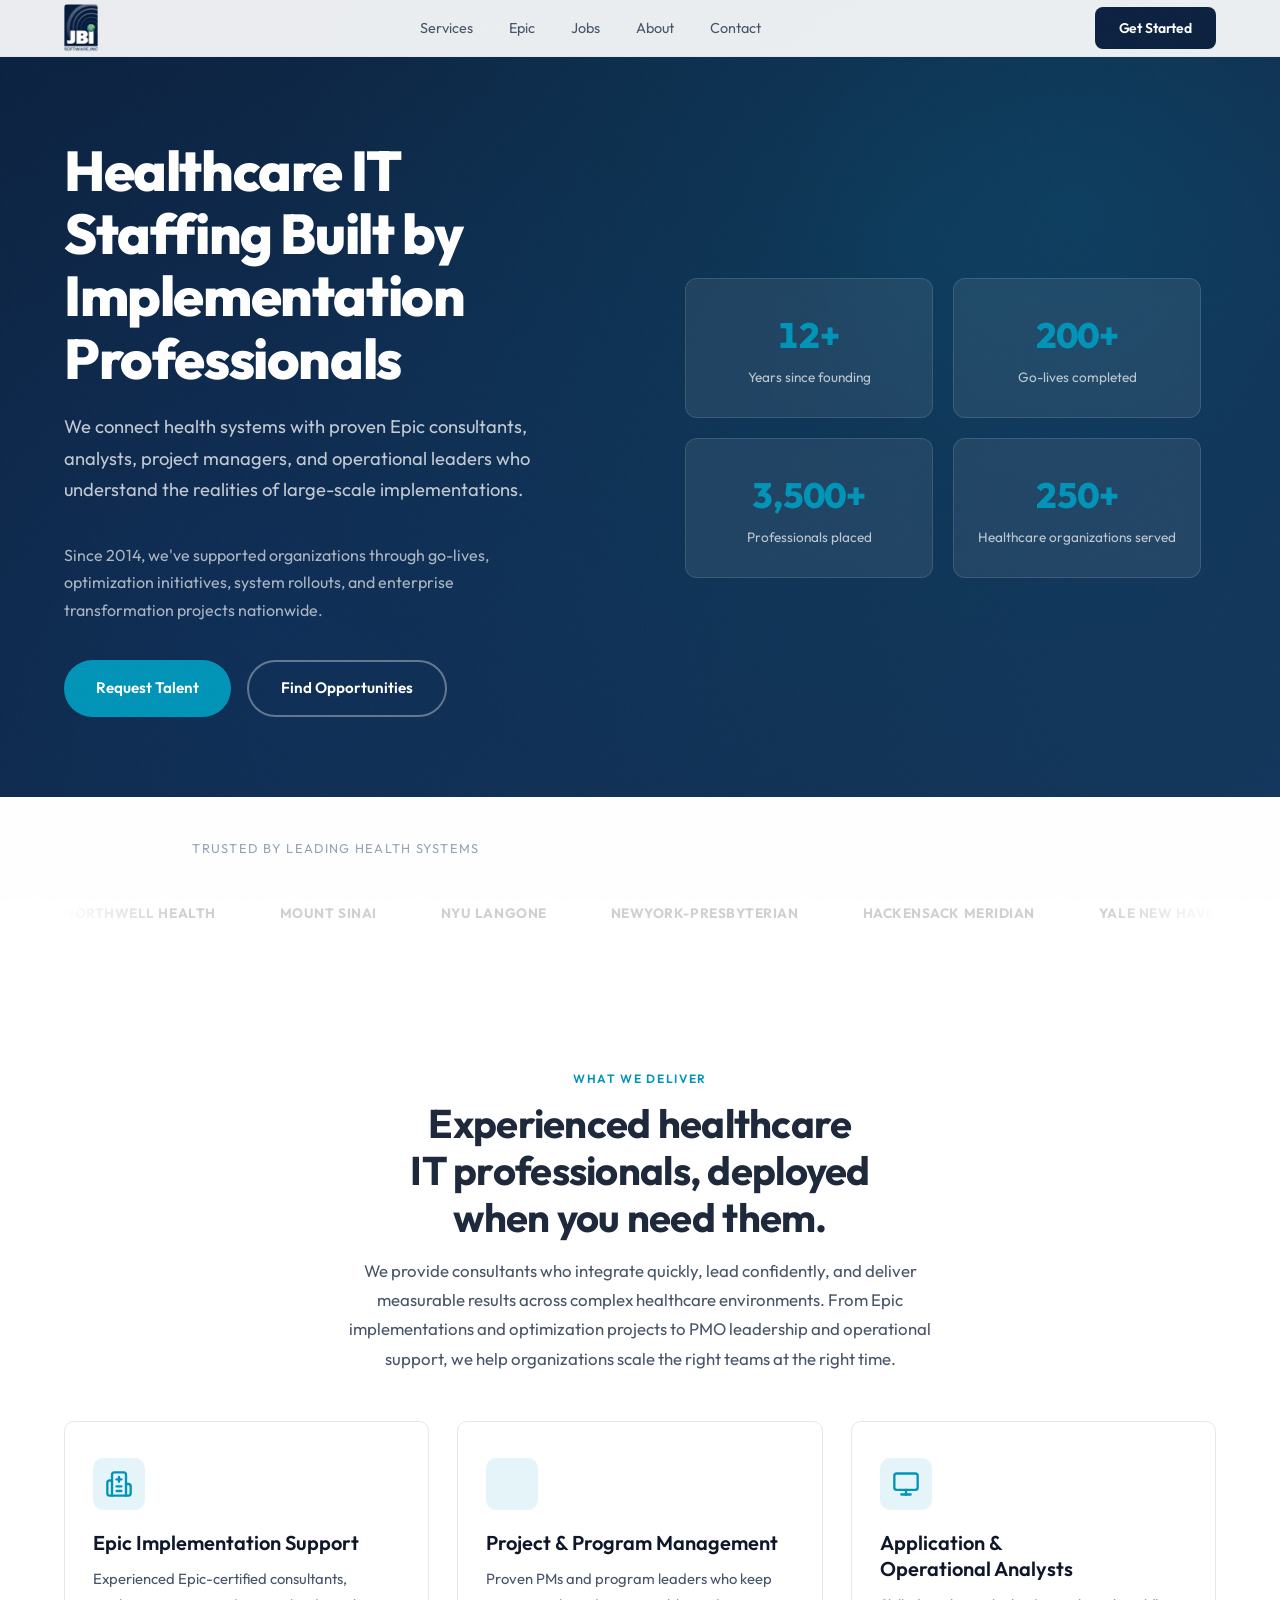
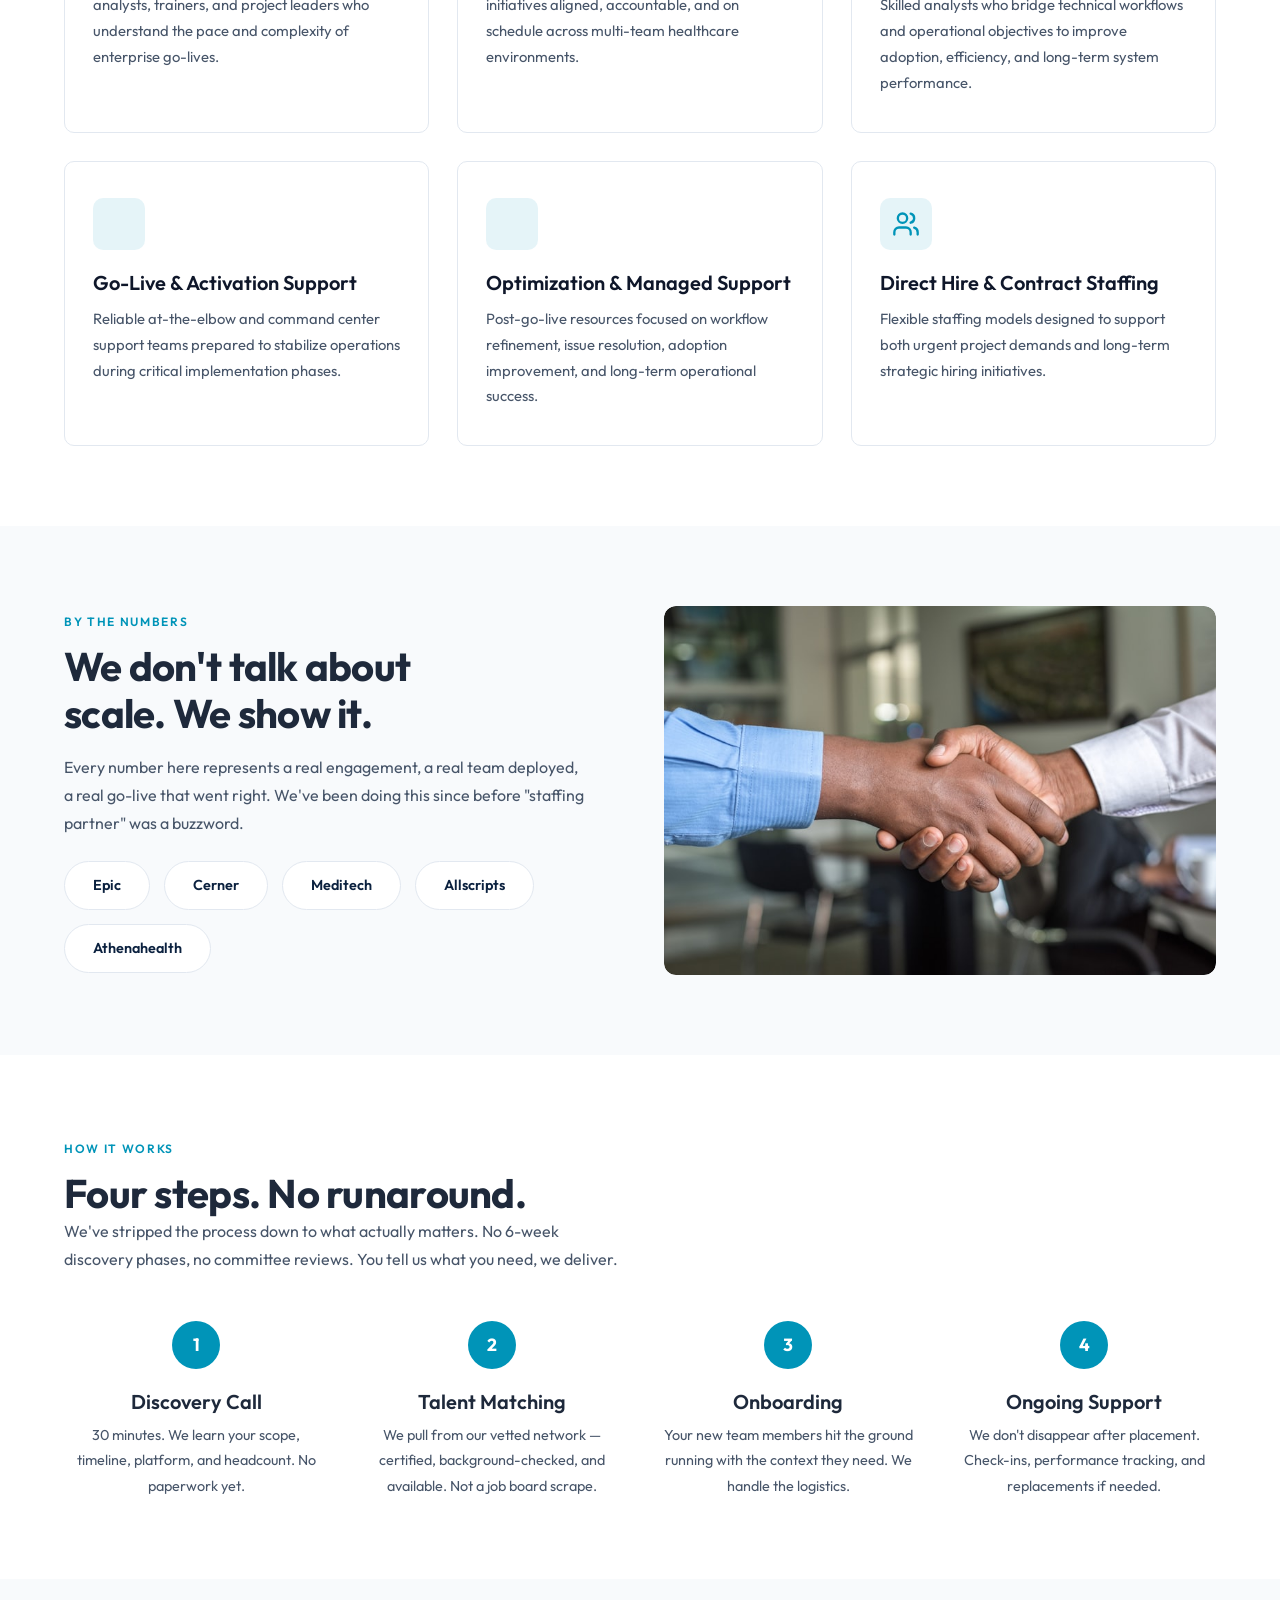
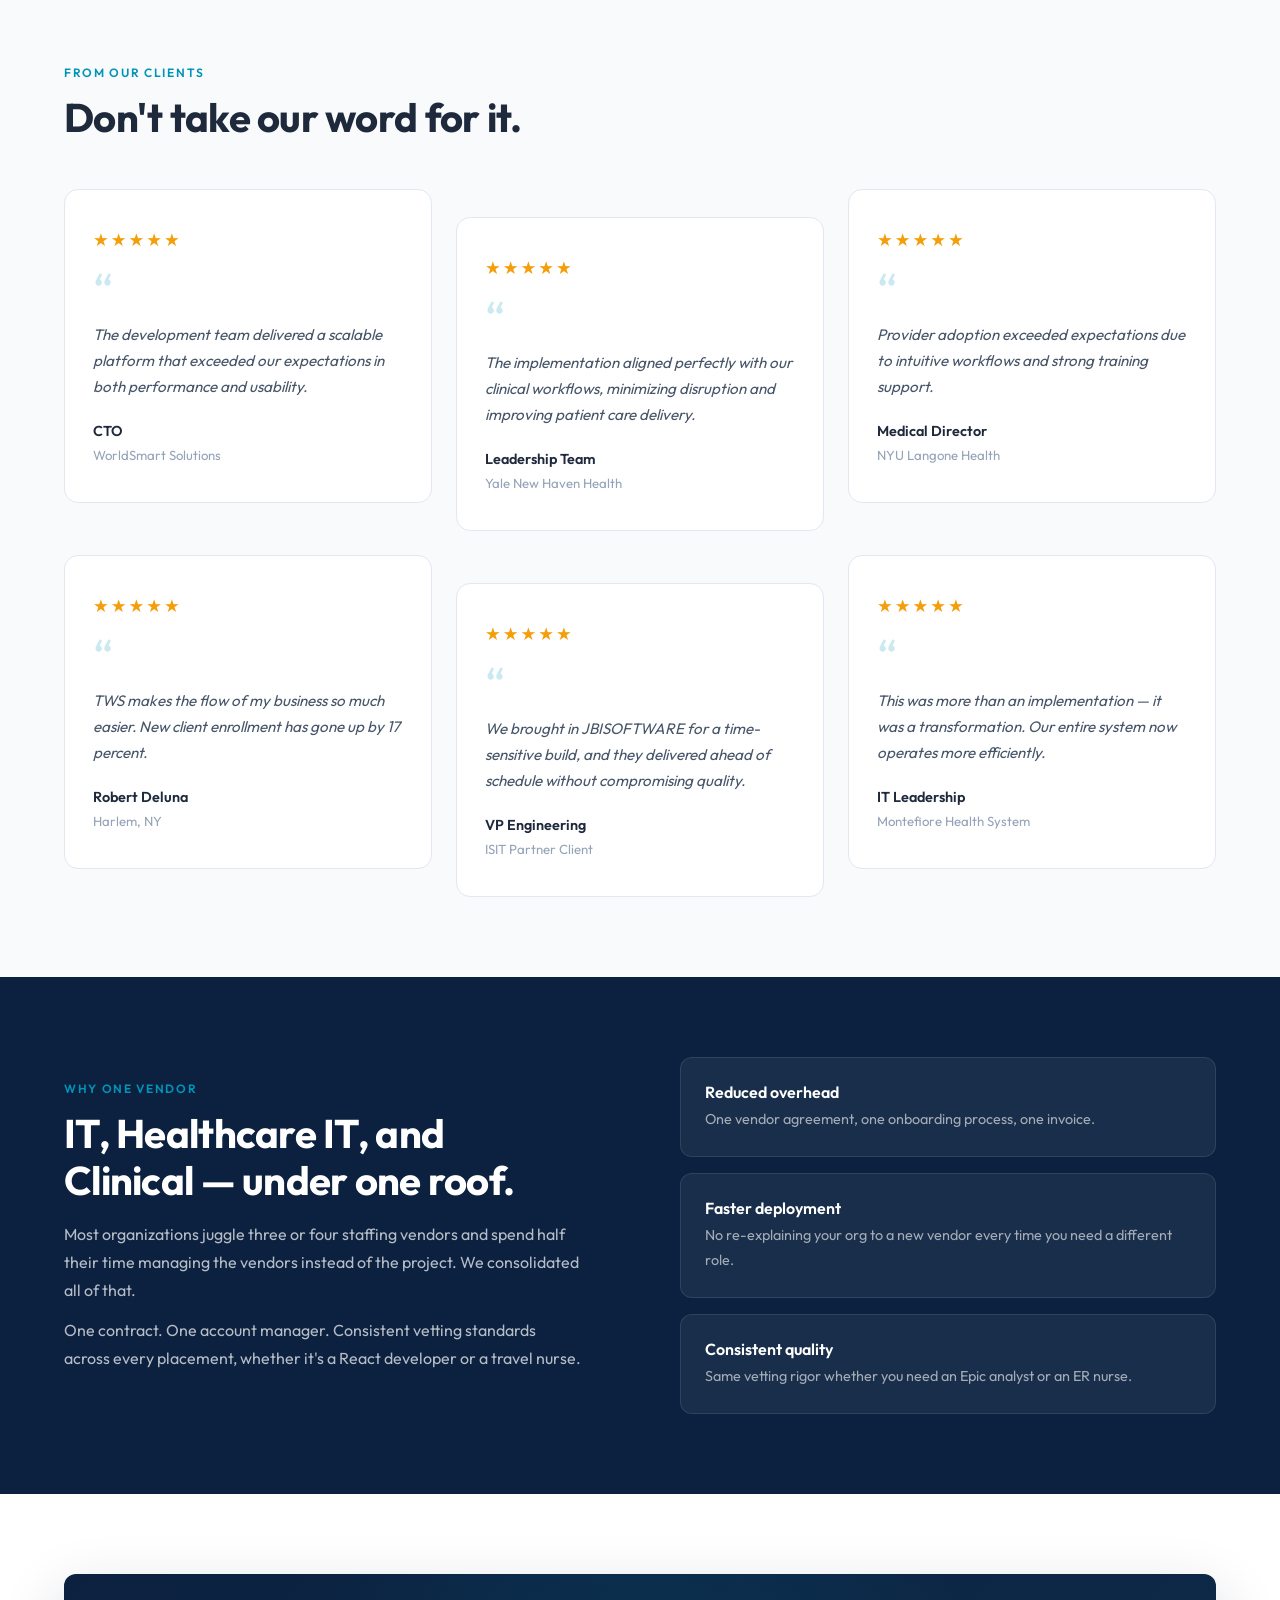
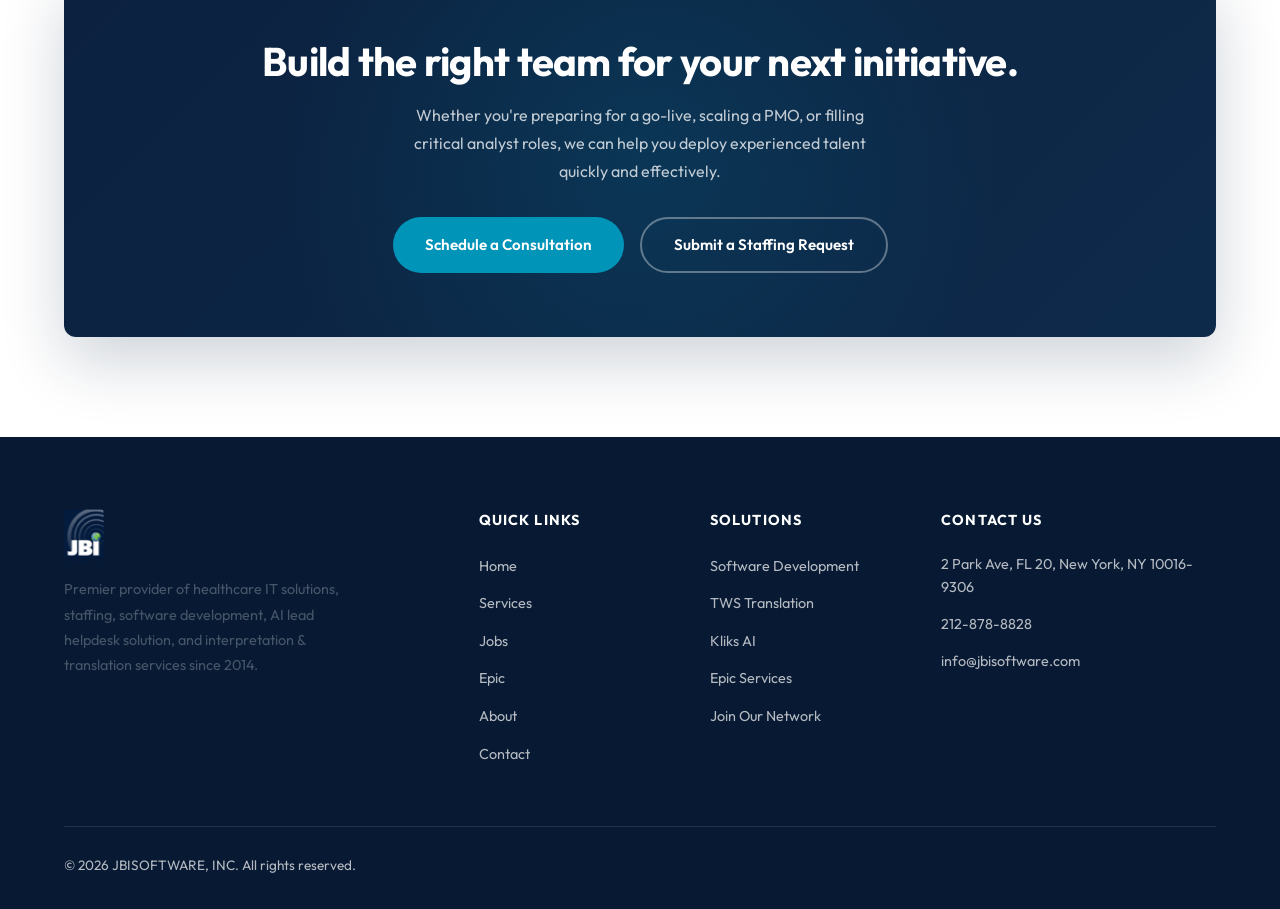
==== staffing-site/index.html @ 302171a9 "Messaging rewrite — hero, What We Deliver, About, values, CTAs Hero: - New headline: "Healthcare IT " ====
<!DOCTYPE html>
<html lang="en">
<head>
    <meta charset="UTF-8">
    <meta name="viewport" content="width=device-width, initial-scale=1.0">
    <title>JBISOFTWARE — Technology, Healthcare IT & Clinical Staffing</title>
    <meta name="description" content="JBISOFTWARE delivers IT professionals, certified EHR/EMR specialists, and licensed clinicians. One partner for technology, healthcare IT, and clinical operations staffing.">
    <meta name="robots" content="index, follow">
    <meta property="og:title" content="JBISOFTWARE — Technology, Healthcare IT & Clinical Staffing">
    <meta property="og:description" content="JBISOFTWARE delivers IT professionals, certified EHR/EMR specialists, and licensed clinicians. One partner for technology, healthcare IT, and clinical operations staffing.">
    <meta property="og:type" content="website">
    <meta property="og:url" content="https://staffing.jbisoftware.com/">
    <meta property="og:image" content="https://staffing.jbisoftware.com/logo-full.png">
    <link rel="icon" href="logo.svg" type="image/svg+xml">
    <link rel="preconnect" href="https://fonts.googleapis.com">
    <link rel="preconnect" href="https://fonts.gstatic.com" crossorigin>
    <link href="https://fonts.googleapis.com/css2?family=Outfit:wght@300;400;500;600;700;800&display=swap" rel="stylesheet">
    <link rel="stylesheet" href="icons.css">
    <link rel="stylesheet" href="styles.css?v=6">
</head>
<body>
    <a href="#main" class="skip-link">Skip to content</a>
    <!-- Navigation -->
    <nav class="navbar">
        <div class="container">
            <a href="index.html" class="logo"><img src="logo-nav-brand.png" alt="JBISOFTWARE, INC" loading="lazy"></a>
            <ul class="nav-links">
                <li class="nav-dropdown-trigger">
                    <a href="services.html">Services</a>
                    <div class="nav-dropdown">
                        <a href="services.html#it-staffing"><div class="dd-icon">&#128187;</div><div><div class="dd-label">IT Staffing</div><div class="dd-desc">Engineers, devs, DBAs, help desk</div></div></a>
                        <a href="services.html#healthcare-it"><div class="dd-icon">&#127973;</div><div><div class="dd-label">Healthcare IT</div><div class="dd-desc">Epic, Cerner, Meditech analysts</div></div></a>
                        <a href="services.html#clinical-staffing"><div class="dd-icon">&#129657;</div><div><div class="dd-label">Clinical Staffing</div><div class="dd-desc">Physicians, nurses, allied health</div></div></a>
                        <a href="software.html"><div class="dd-icon">&#128296;</div><div><div class="dd-label">Software Development</div><div class="dd-desc">AI, full-stack, mobile apps</div></div></a>
                        <a href="tws.html"><div class="dd-icon">&#127760;</div><div><div class="dd-label">TWS Translation</div><div class="dd-desc">Patented multilingual platform</div></div></a>
                        <a href="kliks.html"><div class="dd-icon">&#129302;</div><div><div class="dd-label">Kliks AI</div><div class="dd-desc">AI-powered helpdesk platform</div></div></a>
                    </div>
                </li>
                <li><a href="epic.html">Epic</a></li>
                <li><a href="jobs.html">Jobs</a></li>
                <li><a href="about.html">About</a></li>
                <li><a href="contact.html">Contact</a></li>
            </ul>
            <a href="contact.html" class="btn btn-primary btn-sm nav-cta">Get Started</a>
            <button class="hamburger" aria-label="Toggle menu">
                <span></span>
                <span></span>
                <span></span>
            </button>
        </div>
    </nav>
    <div class="mobile-nav" id="mobileNav">
        <a href="index.html" class="active">Home</a>
        <div>
            <a href="services.html" class="mobile-nav-toggle" onclick="this.classList.toggle('open');this.nextElementSibling.classList.toggle('open');return false;">Services</a>
            <div class="mobile-nav-accordion">
                <a href="services.html#it-staffing">IT Staffing</a>
                <a href="services.html#healthcare-it">Healthcare IT</a>
                <a href="services.html#clinical-staffing">Clinical Staffing</a>
                <a href="software.html">Software Development</a>
                <a href="tws.html">TWS Translation</a>
                <a href="kliks.html">Kliks AI</a>
            </div>
        </div>
        <a href="epic.html">Epic</a>
        <a href="jobs.html">Jobs</a>
        <a href="about.html">About</a>
        <a href="contact.html">Contact</a>
        <a href="intake.html">Intake Form</a>
        <a href="contact.html" class="btn btn-primary" style="margin-top:16px;text-align:center;">Get Started</a>
    </div>

    <!-- Hero Section -->
    <section class="hero" id="main">
        <div class="container">
            <div>
                <h1>Healthcare IT Staffing Built by Implementation Professionals</h1>
                <p>We connect health systems with proven Epic consultants, analysts, project managers, and operational leaders who understand the realities of large-scale implementations.</p>
                <p style="color:rgba(255,255,255,.65);font-size:1rem;margin-top:10px;margin-bottom:36px;">Since 2014, we've supported organizations through go-lives, optimization initiatives, system rollouts, and enterprise transformation projects nationwide.</p>
                <div class="hero-buttons">
                    <a href="contact.html" class="btn btn-primary">Request Talent</a>
                    <a href="jobs.html" class="btn btn-outline-white">Find Opportunities</a>
                </div>
            </div>
            <div class="hero-visual">
                <div class="hero-stats-grid">
                    <div class="hero-stat-card">
                        <span class="number" data-count="12" data-suffix="+">0</span>
                        <span class="label">Years since founding</span>
                    </div>
                    <div class="hero-stat-card">
                        <span class="number" data-count="200" data-suffix="+">0</span>
                        <span class="label">Go-lives completed</span>
                    </div>
                    <div class="hero-stat-card">
                        <span class="number" data-count="3500" data-suffix="+">0</span>
                        <span class="label">Professionals placed</span>
                    </div>
                    <div class="hero-stat-card">
                        <span class="number" data-count="250" data-suffix="+">0</span>
                        <span class="label">Healthcare organizations served</span>
                    </div>
                </div>
            </div>
        </div>
    </section>

    <!-- Client Logo Bar -->
    <section style="padding:40px 0;">
        <div class="container">
            <p style="text-align:center;font-size:.8rem;text-transform:uppercase;letter-spacing:.1em;color:var(--gray-400);margin-bottom:24px;">Trusted by leading health systems</p>
            <div class="logo-carousel">
                <div class="logo-track">
                    <span class="client-logo"><strong>Northwell Health</strong></span>
                    <span class="client-logo"><strong>Mount Sinai</strong></span>
                    <span class="client-logo"><strong>NYU Langone</strong></span>
                    <span class="client-logo"><strong>NewYork-Presbyterian</strong></span>
                    <span class="client-logo"><strong>Hackensack Meridian</strong></span>
                    <span class="client-logo"><strong>Yale New Haven</strong></span>
                    <span class="client-logo"><strong>Montefiore</strong></span>
                    <span class="client-logo"><strong>RWJBarnabas</strong></span>
                    <span class="client-logo"><strong>Trinity Health</strong></span>
                    <!-- Duplicate for seamless loop -->
                    <span class="client-logo"><strong>Northwell Health</strong></span>
                    <span class="client-logo"><strong>Mount Sinai</strong></span>
                    <span class="client-logo"><strong>NYU Langone</strong></span>
                    <span class="client-logo"><strong>NewYork-Presbyterian</strong></span>
                    <span class="client-logo"><strong>Hackensack Meridian</strong></span>
                    <span class="client-logo"><strong>Yale New Haven</strong></span>
                    <span class="client-logo"><strong>Montefiore</strong></span>
                    <span class="client-logo"><strong>RWJBarnabas</strong></span>
                    <span class="client-logo"><strong>Trinity Health</strong></span>
                </div>
            </div>
        </div>
    </section>

    <!-- What We Deliver -->
    <section>
        <div class="container">
            <div class="section-header text-center reveal">
                <span class="section-label">What we deliver</span>
                <h2>Experienced healthcare IT professionals, deployed when you need them.</h2>
                <p>We provide consultants who integrate quickly, lead confidently, and deliver measurable results across complex healthcare environments. From Epic implementations and optimization projects to PMO leadership and operational support, we help organizations scale the right teams at the right time.</p>
            </div>
            <div class="cards-grid cols-3 reveal reveal-stagger">
                <div class="card">
                    <div class="card-icon teal"><span class="icon-svg icon-hospital"></span></div>
                    <h3>Epic Implementation Support</h3>
                    <p>Experienced Epic-certified consultants, analysts, trainers, and project leaders who understand the pace and complexity of enterprise go-lives.</p>
                </div>
                <div class="card">
                    <div class="card-icon teal"><span class="icon-svg icon-chart"></span></div>
                    <h3>Project &amp; Program Management</h3>
                    <p>Proven PMs and program leaders who keep initiatives aligned, accountable, and on schedule across multi-team healthcare environments.</p>
                </div>
                <div class="card">
                    <div class="card-icon teal"><span class="icon-svg icon-monitor"></span></div>
                    <h3>Application &amp; Operational Analysts</h3>
                    <p>Skilled analysts who bridge technical workflows and operational objectives to improve adoption, efficiency, and long-term system performance.</p>
                </div>
                <div class="card">
                    <div class="card-icon teal"><span class="icon-svg icon-check"></span></div>
                    <h3>Go-Live &amp; Activation Support</h3>
                    <p>Reliable at-the-elbow and command center support teams prepared to stabilize operations during critical implementation phases.</p>
                </div>
                <div class="card">
                    <div class="card-icon teal"><span class="icon-svg icon-settings"></span></div>
                    <h3>Optimization &amp; Managed Support</h3>
                    <p>Post-go-live resources focused on workflow refinement, issue resolution, adoption improvement, and long-term operational success.</p>
                </div>
                <div class="card">
                    <div class="card-icon teal"><span class="icon-svg icon-users"></span></div>
                    <h3>Direct Hire &amp; Contract Staffing</h3>
                    <p>Flexible staffing models designed to support both urgent project demands and long-term strategic hiring initiatives.</p>
                </div>
            </div>
        </div>
    </section>

    <!-- The Numbers — Split layout (not a card grid) -->
    <section class="bg-light">
        <div class="container">
            <div class="split reveal">
                <div class="split-text">
                    <span class="section-label">By the numbers</span>
                    <h2>We don't talk about scale. We show it.</h2>
                    <p>Every number here represents a real engagement, a real team deployed, a real go-live that went right. We've been doing this since before "staffing partner" was a buzzword.</p>
                    <div class="platform-pills" style="justify-content:flex-start;margin-top:24px;">
                        <span class="pill">Epic</span>
                        <span class="pill">Cerner</span>
                        <span class="pill">Meditech</span>
                        <span class="pill">Allscripts</span>
                        <span class="pill">Athenahealth</span>
                    </div>
                </div>
                <div class="split-visual has-image">
                    <img src="img/handshake.jpg" alt="Building lasting partnerships with health systems nationwide" loading="lazy">
                </div>
            </div>
        </div>
    </section>

    <!-- How It Works — keep process but add reveal -->
    <section>
        <div class="container">
            <div style="max-width:560px;margin-bottom:48px;">
                <span class="section-label">How it works</span>
                <h2>Four steps. No runaround.</h2>
                <p>We've stripped the process down to what actually matters. No 6-week discovery phases, no committee reviews. You tell us what you need, we deliver.</p>
            </div>
            <div class="process-grid reveal reveal-stagger">
                <div class="process-step">
                    <h3>Discovery Call</h3>
                    <p>30 minutes. We learn your scope, timeline, platform, and headcount. No paperwork yet.</p>
                </div>
                <div class="process-step">
                    <h3>Talent Matching</h3>
                    <p>We pull from our vetted network — certified, background-checked, and available. Not a job board scrape.</p>
                </div>
                <div class="process-step">
                    <h3>Onboarding</h3>
                    <p>Your new team members hit the ground running with the context they need. We handle the logistics.</p>
                </div>
                <div class="process-step">
                    <h3>Ongoing Support</h3>
                    <p>We don't disappear after placement. Check-ins, performance tracking, and replacements if needed.</p>
                </div>
            </div>
        </div>
    </section>

    <!-- Testimonials — placeholder names, replace with real clients before launch -->
    <section class="bg-light">
        <div class="container">
            <div style="max-width:560px;margin-bottom:48px;">
                <span class="section-label">From our clients</span>
                <h2>Don't take our word for it.</h2>
            </div>
            <div class="testimonials-grid reveal reveal-stagger">
                <div class="testimonial-card">
                    <div class="testimonial-stars">&#9733;&#9733;&#9733;&#9733;&#9733;</div>
                    <div class="quote-mark">&ldquo;</div>
                    <blockquote>The development team delivered a scalable platform that exceeded our expectations in both performance and usability.</blockquote>
                    <div class="testimonial-author">CTO</div>
                    <div class="testimonial-role">WorldSmart Solutions</div>
                </div>
                <div class="testimonial-card">
                    <div class="testimonial-stars">&#9733;&#9733;&#9733;&#9733;&#9733;</div>
                    <div class="quote-mark">&ldquo;</div>
                    <blockquote>The implementation aligned perfectly with our clinical workflows, minimizing disruption and improving patient care delivery.</blockquote>
                    <div class="testimonial-author">Leadership Team</div>
                    <div class="testimonial-role">Yale New Haven Health</div>
                </div>
                <div class="testimonial-card">
                    <div class="testimonial-stars">&#9733;&#9733;&#9733;&#9733;&#9733;</div>
                    <div class="quote-mark">&ldquo;</div>
                    <blockquote>Provider adoption exceeded expectations due to intuitive workflows and strong training support.</blockquote>
                    <div class="testimonial-author">Medical Director</div>
                    <div class="testimonial-role">NYU Langone Health</div>
                </div>
                <div class="testimonial-card">
                    <div class="testimonial-stars">&#9733;&#9733;&#9733;&#9733;&#9733;</div>
                    <div class="quote-mark">&ldquo;</div>
                    <blockquote>TWS makes the flow of my business so much easier. New client enrollment has gone up by 17 percent.</blockquote>
                    <div class="testimonial-author">Robert Deluna</div>
                    <div class="testimonial-role">Harlem, NY</div>
                </div>
                <div class="testimonial-card">
                    <div class="testimonial-stars">&#9733;&#9733;&#9733;&#9733;&#9733;</div>
                    <div class="quote-mark">&ldquo;</div>
                    <blockquote>We brought in JBISOFTWARE for a time-sensitive build, and they delivered ahead of schedule without compromising quality.</blockquote>
                    <div class="testimonial-author">VP Engineering</div>
                    <div class="testimonial-role">ISIT Partner Client</div>
                </div>
                <div class="testimonial-card">
                    <div class="testimonial-stars">&#9733;&#9733;&#9733;&#9733;&#9733;</div>
                    <div class="quote-mark">&ldquo;</div>
                    <blockquote>This was more than an implementation — it was a transformation. Our entire system now operates more efficiently.</blockquote>
                    <div class="testimonial-author">IT Leadership</div>
                    <div class="testimonial-role">Montefiore Health System</div>
                </div>
            </div>
        </div>
    </section>

    <!-- Integrated Advantage — split layout instead of 3 uniform cards -->
    <section class="bg-navy">
        <div class="container">
            <div class="split reveal" style="gap:80px;">
                <div class="split-text">
                    <span class="section-label" style="color:var(--teal);">Why one vendor</span>
                    <h2 style="color:var(--white);">IT, Healthcare IT, and Clinical — under one roof.</h2>
                    <p style="color:rgba(255,255,255,.7);margin-bottom:12px;">Most organizations juggle three or four staffing vendors and spend half their time managing the vendors instead of the project. We consolidated all of that.</p>
                    <p style="color:rgba(255,255,255,.7);">One contract. One account manager. Consistent vetting standards across every placement, whether it's a React developer or a travel nurse.</p>
                </div>
                <div style="display:grid;gap:16px;">
                    <div style="background:rgba(255,255,255,.06);border:1px solid rgba(255,255,255,.1);border-radius:var(--radius);padding:24px;">
                        <h3 style="color:var(--white);font-size:1rem;margin-bottom:4px;">Reduced overhead</h3>
                        <p style="color:rgba(255,255,255,.6);font-size:.9rem;">One vendor agreement, one onboarding process, one invoice.</p>
                    </div>
                    <div style="background:rgba(255,255,255,.06);border:1px solid rgba(255,255,255,.1);border-radius:var(--radius);padding:24px;">
                        <h3 style="color:var(--white);font-size:1rem;margin-bottom:4px;">Faster deployment</h3>
                        <p style="color:rgba(255,255,255,.6);font-size:.9rem;">No re-explaining your org to a new vendor every time you need a different role.</p>
                    </div>
                    <div style="background:rgba(255,255,255,.06);border:1px solid rgba(255,255,255,.1);border-radius:var(--radius);padding:24px;">
                        <h3 style="color:var(--white);font-size:1rem;margin-bottom:4px;">Consistent quality</h3>
                        <p style="color:rgba(255,255,255,.6);font-size:.9rem;">Same vetting rigor whether you need an Epic analyst or an ER nurse.</p>
                    </div>
                </div>
            </div>
        </div>
    </section>

    <!-- CTA Banner -->
    <section style="padding-bottom:100px;">
        <div class="container">
            <div class="cta-banner reveal">
                <h2>Build the right team for your next initiative.</h2>
                <p>Whether you're preparing for a go-live, scaling a PMO, or filling critical analyst roles, we can help you deploy experienced talent quickly and effectively.</p>
                <div style="display:flex;gap:16px;justify-content:center;flex-wrap:wrap;">
                    <a href="contact.html" class="btn btn-primary">Schedule a Consultation</a>
                    <a href="intake.html" class="btn btn-secondary" style="background:transparent;color:var(--white);border-color:rgba(255,255,255,.35);">Submit a Staffing Request</a>
                </div>
            </div>
        </div>
    </section>

    <!-- Footer -->
    <footer class="footer">
        <div class="container">
            <div class="footer-grid">
                <div class="footer-brand">
                    <div class="logo"><img src="logo-nav-brand.png" alt="JBISOFTWARE, INC" loading="lazy"></div>
                    <p>Premier provider of healthcare IT solutions, staffing, software development, AI lead helpdesk solution, and interpretation &amp; translation services since 2014.</p>
                </div>
                <div>
                    <h4>Quick Links</h4>
                    <ul class="footer-links">
                        <li><a href="index.html">Home</a></li>
                        <li><a href="services.html">Services</a></li>
                        <li><a href="jobs.html">Jobs</a></li>
                        <li><a href="epic.html">Epic</a></li>
                        <li><a href="about.html">About</a></li>
                        <li><a href="contact.html">Contact</a></li>
                    </ul>
                </div>
                <div>
                    <h4>Solutions</h4>
                    <ul class="footer-links">
                        <li><a href="software.html">Software Development</a></li>
                        <li><a href="tws.html">TWS Translation</a></li>
                        <li><a href="kliks.html">Kliks AI</a></li>
                        <li><a href="epic.html">Epic Services</a></li>
                        <li><a href="intake.html">Join Our Network</a></li>
                    </ul>
                </div>
                <div>
                    <h4>Contact Us</h4>
                    <div class="footer-contact-item">2 Park Ave, FL 20, New York, NY 10016-9306</div>
                    <div class="footer-contact-item"><a href="tel:2128788828">212-878-8828</a></div>
                    <div class="footer-contact-item"><a href="mailto:info@jbisoftware.com">info@jbisoftware.com</a></div>
                </div>
            </div>
            <div class="footer-bottom">
                <span>&copy; 2026 JBISOFTWARE, INC. All rights reserved.</span>
            </div>
        </div>
    </footer>

    <script src="main.js"></script>
</body>
</html>
---- staffing-site/icons.css ----
/* ===== Lucide-style SVG Icon Set for JBISOFTWARE ===== */
/* Inline SVG icons via CSS background-image — no external dependencies */

.icon-svg {
  width: 28px;
  height: 28px;
  display: inline-block;
  background-size: contain;
  background-repeat: no-repeat;
  background-position: center;
  flex-shrink: 0;
}

/* -- General / Navigation -- */
.icon-monitor       { background-image: url("data:image/svg+xml,%3Csvg xmlns='http://www.w3.org/2000/svg' width='24' height='24' viewBox='0 0 24 24' fill='none' stroke='%230094b8' stroke-width='2' stroke-linecap='round' stroke-linejoin='round'%3E%3Crect width='20' height='14' x='2' y='3' rx='2'/%3E%3Cline x1='8' x2='16' y1='21' y2='21'/%3E%3Cline x1='12' x2='12' y1='17' y2='21'/%3E%3C/svg%3E"); }
.icon-chart-bar     { background-image: url("data:image/svg+xml,%3Csvg xmlns='http://www.w3.org/2000/svg' width='24' height='24' viewBox='0 0 24 24' fill='none' stroke='%230094b8' stroke-width='2' stroke-linecap='round' stroke-linejoin='round'%3E%3Cline x1='12' x2='12' y1='20' y2='10'/%3E%3Cline x1='18' x2='18' y1='20' y2='4'/%3E%3Cline x1='6' x2='6' y1='20' y2='16'/%3E%3C/svg%3E"); }
.icon-zap           { background-image: url("data:image/svg+xml,%3Csvg xmlns='http://www.w3.org/2000/svg' width='24' height='24' viewBox='0 0 24 24' fill='none' stroke='%230094b8' stroke-width='2' stroke-linecap='round' stroke-linejoin='round'%3E%3Cpolygon points='13 2 3 14 12 14 11 22 21 10 12 10 13 2'/%3E%3C/svg%3E"); }
.icon-globe         { background-image: url("data:image/svg+xml,%3Csvg xmlns='http://www.w3.org/2000/svg' width='24' height='24' viewBox='0 0 24 24' fill='none' stroke='%230094b8' stroke-width='2' stroke-linecap='round' stroke-linejoin='round'%3E%3Ccircle cx='12' cy='12' r='10'/%3E%3Cpath d='M12 2a14.5 14.5 0 0 0 0 20 14.5 14.5 0 0 0 0-20'/%3E%3Cpath d='M2 12h20'/%3E%3C/svg%3E"); }
.icon-user          { background-image: url("data:image/svg+xml,%3Csvg xmlns='http://www.w3.org/2000/svg' width='24' height='24' viewBox='0 0 24 24' fill='none' stroke='%230094b8' stroke-width='2' stroke-linecap='round' stroke-linejoin='round'%3E%3Cpath d='M19 21v-2a4 4 0 0 0-4-4H9a4 4 0 0 0-4 4v2'/%3E%3Ccircle cx='12' cy='7' r='4'/%3E%3C/svg%3E"); }
.icon-users         { background-image: url("data:image/svg+xml,%3Csvg xmlns='http://www.w3.org/2000/svg' width='24' height='24' viewBox='0 0 24 24' fill='none' stroke='%230094b8' stroke-width='2' stroke-linecap='round' stroke-linejoin='round'%3E%3Cpath d='M16 21v-2a4 4 0 0 0-4-4H6a4 4 0 0 0-4 4v2'/%3E%3Ccircle cx='9' cy='7' r='4'/%3E%3Cpath d='M22 21v-2a4 4 0 0 0-3-3.87'/%3E%3Cpath d='M16 3.13a4 4 0 0 1 0 7.75'/%3E%3C/svg%3E"); }
.icon-graduation    { background-image: url("data:image/svg+xml,%3Csvg xmlns='http://www.w3.org/2000/svg' width='24' height='24' viewBox='0 0 24 24' fill='none' stroke='%230094b8' stroke-width='2' stroke-linecap='round' stroke-linejoin='round'%3E%3Cpath d='M22 10v6M2 10l10-5 10 5-10 5z'/%3E%3Cpath d='M6 12v5c0 2 6 3 6 3s6-1 6-3v-5'/%3E%3C/svg%3E"); }
.icon-trophy        { background-image: url("data:image/svg+xml,%3Csvg xmlns='http://www.w3.org/2000/svg' width='24' height='24' viewBox='0 0 24 24' fill='none' stroke='%230094b8' stroke-width='2' stroke-linecap='round' stroke-linejoin='round'%3E%3Cpath d='M6 9H4.5a2.5 2.5 0 0 1 0-5H6'/%3E%3Cpath d='M18 9h1.5a2.5 2.5 0 0 0 0-5H18'/%3E%3Cpath d='M4 22h16'/%3E%3Cpath d='M10 14.66V17c0 .55-.47.98-.97 1.21C7.85 18.75 7 20 7 22'/%3E%3Cpath d='M14 14.66V17c0 .55.47.98.97 1.21C16.15 18.75 17 20 17 22'/%3E%3Cpath d='M18 2H6v7a6 6 0 0 0 12 0V2Z'/%3E%3C/svg%3E"); }
.icon-handshake     { background-image: url("data:image/svg+xml,%3Csvg xmlns='http://www.w3.org/2000/svg' width='24' height='24' viewBox='0 0 24 24' fill='none' stroke='%230094b8' stroke-width='2' stroke-linecap='round' stroke-linejoin='round'%3E%3Cpath d='m11 17 2 2a1 1 0 1 0 3-3'/%3E%3Cpath d='m14 14 2.5 2.5a1 1 0 1 0 3-3l-3.88-3.88a3 3 0 0 0-4.24 0l-.88.88'/%3E%3Cpath d='m7.5 10.5 3.12 3.12'/%3E%3Cpath d='m6 6 3 3'/%3E%3Cpath d='M2 2l4 4'/%3E%3Cpath d='m2 12 4.64 4.64a3 3 0 0 0 4.24 0L12 15.52'/%3E%3Cpath d='M22 22l-4-4'/%3E%3Cpath d='m18 18-3-3'/%3E%3C/svg%3E"); }
.icon-trending-up   { background-image: url("data:image/svg+xml,%3Csvg xmlns='http://www.w3.org/2000/svg' width='24' height='24' viewBox='0 0 24 24' fill='none' stroke='%230094b8' stroke-width='2' stroke-linecap='round' stroke-linejoin='round'%3E%3Cpolyline points='22 7 13.5 15.5 8.5 10.5 2 17'/%3E%3Cpolyline points='16 7 22 7 22 13'/%3E%3C/svg%3E"); }
.icon-check-circle  { background-image: url("data:image/svg+xml,%3Csvg xmlns='http://www.w3.org/2000/svg' width='24' height='24' viewBox='0 0 24 24' fill='none' stroke='%230094b8' stroke-width='2' stroke-linecap='round' stroke-linejoin='round'%3E%3Cpath d='M22 11.08V12a10 10 0 1 1-5.93-9.14'/%3E%3Cpolyline points='22 4 12 14.01 9 11.01'/%3E%3C/svg%3E"); }

/* -- Healthcare / Clinical -- */
.icon-hospital      { background-image: url("data:image/svg+xml,%3Csvg xmlns='http://www.w3.org/2000/svg' width='24' height='24' viewBox='0 0 24 24' fill='none' stroke='%230094b8' stroke-width='2' stroke-linecap='round' stroke-linejoin='round'%3E%3Cpath d='M12 6v4'/%3E%3Cpath d='M14 14h-4'/%3E%3Cpath d='M14 18h-4'/%3E%3Cpath d='M14 8h-4'/%3E%3Cpath d='M18 12h2a2 2 0 0 1 2 2v6a2 2 0 0 1-2 2H4a2 2 0 0 1-2-2v-9a2 2 0 0 1 2-2h2'/%3E%3Cpath d='M18 22V4a2 2 0 0 0-2-2H8a2 2 0 0 0-2 2v18'/%3E%3C/svg%3E"); }
.icon-stethoscope   { background-image: url("data:image/svg+xml,%3Csvg xmlns='http://www.w3.org/2000/svg' width='24' height='24' viewBox='0 0 24 24' fill='none' stroke='%230094b8' stroke-width='2' stroke-linecap='round' stroke-linejoin='round'%3E%3Cpath d='M4.8 2.3A.3.3 0 1 0 5 2H4a2 2 0 0 0-2 2v5a6 6 0 0 0 6 6v0a6 6 0 0 0 6-6V4a2 2 0 0 0-2-2h-1a.2.2 0 1 0 .3.3'/%3E%3Cpath d='M8 15v1a6 6 0 0 0 6 6v0a6 6 0 0 0 6-6v-4'/%3E%3Ccircle cx='20' cy='10' r='2'/%3E%3C/svg%3E"); }
.icon-heart-pulse   { background-image: url("data:image/svg+xml,%3Csvg xmlns='http://www.w3.org/2000/svg' width='24' height='24' viewBox='0 0 24 24' fill='none' stroke='%230094b8' stroke-width='2' stroke-linecap='round' stroke-linejoin='round'%3E%3Cpath d='M19.5 12.572l-7.5 7.428-7.5-7.428A5 5 0 1 1 12 6.006a5 5 0 1 1 7.5 6.572'/%3E%3Cpath d='M5 12h2l2-4 4 8 2-4h4'/%3E%3C/svg%3E"); }
.icon-heart         { background-image: url("data:image/svg+xml,%3Csvg xmlns='http://www.w3.org/2000/svg' width='24' height='24' viewBox='0 0 24 24' fill='none' stroke='%230094b8' stroke-width='2' stroke-linecap='round' stroke-linejoin='round'%3E%3Cpath d='M20.8 4.6a5.5 5.5 0 0 0-7.8 0L12 5.6l-1-1a5.5 5.5 0 1 0-7.8 7.8l1 1L12 22l7.8-8.6 1-1a5.5 5.5 0 0 0 0-7.8Z'/%3E%3C/svg%3E"); }
.icon-lightbulb     { background-image: url("data:image/svg+xml,%3Csvg xmlns='http://www.w3.org/2000/svg' width='24' height='24' viewBox='0 0 24 24' fill='none' stroke='%230094b8' stroke-width='2' stroke-linecap='round' stroke-linejoin='round'%3E%3Cpath d='M9 18h6'/%3E%3Cpath d='M10 22h4'/%3E%3Cpath d='M12 2a7 7 0 0 0-4 12c1.2 1 2 2.3 2 4h4c0-1.7.8-3 2-4a7 7 0 0 0-4-12Z'/%3E%3C/svg%3E"); }
.icon-cog           { background-image: url("data:image/svg+xml,%3Csvg xmlns='http://www.w3.org/2000/svg' width='24' height='24' viewBox='0 0 24 24' fill='none' stroke='%230094b8' stroke-width='2' stroke-linecap='round' stroke-linejoin='round'%3E%3Ccircle cx='12' cy='12' r='3'/%3E%3Cpath d='M19.4 15a1.7 1.7 0 0 0 .33 1.87l.06.06a2 2 0 1 1-2.83 2.83l-.06-.06A1.7 1.7 0 0 0 15 19.4a1.7 1.7 0 0 0-1 1.55V21a2 2 0 1 1-4 0v-.05a1.7 1.7 0 0 0-1-1.55 1.7 1.7 0 0 0-1.87.33l-.06.06a2 2 0 1 1-2.83-2.83l.06-.06A1.7 1.7 0 0 0 4.6 15a1.7 1.7 0 0 0-1.55-1H3a2 2 0 1 1 0-4h.05a1.7 1.7 0 0 0 1.55-1 1.7 1.7 0 0 0-.33-1.87l-.06-.06a2 2 0 1 1 2.83-2.83l.06.06A1.7 1.7 0 0 0 9 4.6a1.7 1.7 0 0 0 1-1.55V3a2 2 0 1 1 4 0v.05a1.7 1.7 0 0 0 1 1.55 1.7 1.7 0 0 0 1.87-.33l.06-.06a2 2 0 1 1 2.83 2.83l-.06.06A1.7 1.7 0 0 0 19.4 9c.62 0 1.2.36 1.55 1H21a2 2 0 1 1 0 4h-.05a1.7 1.7 0 0 0-1.55 1Z'/%3E%3C/svg%3E"); }
.icon-microscope    { background-image: url("data:image/svg+xml,%3Csvg xmlns='http://www.w3.org/2000/svg' width='24' height='24' viewBox='0 0 24 24' fill='none' stroke='%230094b8' stroke-width='2' stroke-linecap='round' stroke-linejoin='round'%3E%3Cpath d='M6 18h8'/%3E%3Cpath d='M3 22h18'/%3E%3Cpath d='M14 22a7 7 0 1 0 0-14h-1'/%3E%3Cpath d='M9 14h2'/%3E%3Cpath d='M9 12a2 2 0 0 1-2-2V6h6v4a2 2 0 0 1-2 2Z'/%3E%3Cpath d='M12 6V3a1 1 0 0 0-1-1H9a1 1 0 0 0-1 1v3'/%3E%3C/svg%3E"); }
.icon-pill          { background-image: url("data:image/svg+xml,%3Csvg xmlns='http://www.w3.org/2000/svg' width='24' height='24' viewBox='0 0 24 24' fill='none' stroke='%230094b8' stroke-width='2' stroke-linecap='round' stroke-linejoin='round'%3E%3Cpath d='m10.5 20.5 10-10a4.95 4.95 0 1 0-7-7l-10 10a4.95 4.95 0 1 0 7 7Z'/%3E%3Cpath d='m8.5 8.5 7 7'/%3E%3C/svg%3E"); }
.icon-smile         { background-image: url("data:image/svg+xml,%3Csvg xmlns='http://www.w3.org/2000/svg' width='24' height='24' viewBox='0 0 24 24' fill='none' stroke='%230094b8' stroke-width='2' stroke-linecap='round' stroke-linejoin='round'%3E%3Ccircle cx='12' cy='12' r='10'/%3E%3Cpath d='M8 14s1.5 2 4 2 4-2 4-2'/%3E%3Cline x1='9' x2='9.01' y1='9' y2='9'/%3E%3Cline x1='15' x2='15.01' y1='9' y2='9'/%3E%3C/svg%3E"); }

/* -- IT / Development -- */
.icon-code          { background-image: url("data:image/svg+xml,%3Csvg xmlns='http://www.w3.org/2000/svg' width='24' height='24' viewBox='0 0 24 24' fill='none' stroke='%230094b8' stroke-width='2' stroke-linecap='round' stroke-linejoin='round'%3E%3Cpolyline points='16 18 22 12 16 6'/%3E%3Cpolyline points='8 6 2 12 8 18'/%3E%3C/svg%3E"); }
.icon-cloud         { background-image: url("data:image/svg+xml,%3Csvg xmlns='http://www.w3.org/2000/svg' width='24' height='24' viewBox='0 0 24 24' fill='none' stroke='%230094b8' stroke-width='2' stroke-linecap='round' stroke-linejoin='round'%3E%3Cpath d='M17.5 19H9a7 7 0 1 1 6.71-9h1.79a4.5 4.5 0 1 1 0 9Z'/%3E%3C/svg%3E"); }
.icon-wrench        { background-image: url("data:image/svg+xml,%3Csvg xmlns='http://www.w3.org/2000/svg' width='24' height='24' viewBox='0 0 24 24' fill='none' stroke='%230094b8' stroke-width='2' stroke-linecap='round' stroke-linejoin='round'%3E%3Cpath d='M14.7 6.3a1 1 0 0 0 0 1.4l1.6 1.6a1 1 0 0 0 1.4 0l3.77-3.77a6 6 0 0 1-7.94 7.94l-6.91 6.91a2.12 2.12 0 0 1-3-3l6.91-6.91a6 6 0 0 1 7.94-7.94l-3.76 3.76z'/%3E%3C/svg%3E"); }
.icon-smartphone    { background-image: url("data:image/svg+xml,%3Csvg xmlns='http://www.w3.org/2000/svg' width='24' height='24' viewBox='0 0 24 24' fill='none' stroke='%230094b8' stroke-width='2' stroke-linecap='round' stroke-linejoin='round'%3E%3Crect width='14' height='20' x='5' y='2' rx='2' ry='2'/%3E%3Cpath d='M12 18h.01'/%3E%3C/svg%3E"); }
.icon-shield        { background-image: url("data:image/svg+xml,%3Csvg xmlns='http://www.w3.org/2000/svg' width='24' height='24' viewBox='0 0 24 24' fill='none' stroke='%230094b8' stroke-width='2' stroke-linecap='round' stroke-linejoin='round'%3E%3Cpath d='M12 22s8-4 8-10V5l-8-3-8 3v7c0 6 8 10 8 10z'/%3E%3Cpolyline points='9 12 12 15 22 5'/%3E%3C/svg%3E"); }
.icon-bot           { background-image: url("data:image/svg+xml,%3Csvg xmlns='http://www.w3.org/2000/svg' width='24' height='24' viewBox='0 0 24 24' fill='none' stroke='%230094b8' stroke-width='2' stroke-linecap='round' stroke-linejoin='round'%3E%3Cpath d='M12 8V4H8'/%3E%3Crect width='16' height='12' x='4' y='8' rx='2'/%3E%3Cpath d='M2 14h2'/%3E%3Cpath d='M20 14h2'/%3E%3Cpath d='M15 13v2'/%3E%3Cpath d='M9 13v2'/%3E%3C/svg%3E"); }
.icon-lock          { background-image: url("data:image/svg+xml,%3Csvg xmlns='http://www.w3.org/2000/svg' width='24' height='24' viewBox='0 0 24 24' fill='none' stroke='%230094b8' stroke-width='2' stroke-linecap='round' stroke-linejoin='round'%3E%3Crect width='18' height='11' x='3' y='11' rx='2' ry='2'/%3E%3Cpath d='M7 11V7a5 5 0 0 1 10 0v4'/%3E%3C/svg%3E"); }
.icon-key           { background-image: url("data:image/svg+xml,%3Csvg xmlns='http://www.w3.org/2000/svg' width='24' height='24' viewBox='0 0 24 24' fill='none' stroke='%230094b8' stroke-width='2' stroke-linecap='round' stroke-linejoin='round'%3E%3Cpath d='m21 2-2 2m-7.61 7.61a5.5 5.5 0 1 1-7.778 7.778 5.5 5.5 0 0 1 7.777-7.777zm0 0L15.5 7.5m0 0 3 3L22 7l-3-3m-3.5 3.5L19 4'/%3E%3C/svg%3E"); }
.icon-link          { background-image: url("data:image/svg+xml,%3Csvg xmlns='http://www.w3.org/2000/svg' width='24' height='24' viewBox='0 0 24 24' fill='none' stroke='%230094b8' stroke-width='2' stroke-linecap='round' stroke-linejoin='round'%3E%3Cpath d='M10 13a5 5 0 0 0 7.54.54l3-3a5 5 0 0 0-7.07-7.07l-1.72 1.71'/%3E%3Cpath d='M14 11a5 5 0 0 0-7.54-.54l-3 3a5 5 0 0 0 7.07 7.07l1.71-1.71'/%3E%3C/svg%3E"); }

/* -- Business / Staffing -- */
.icon-briefcase     { background-image: url("data:image/svg+xml,%3Csvg xmlns='http://www.w3.org/2000/svg' width='24' height='24' viewBox='0 0 24 24' fill='none' stroke='%230094b8' stroke-width='2' stroke-linecap='round' stroke-linejoin='round'%3E%3Crect width='20' height='14' x='2' y='7' rx='2' ry='2'/%3E%3Cpath d='M16 21V5a2 2 0 0 0-2-2h-4a2 2 0 0 0-2 2v16'/%3E%3C/svg%3E"); }
.icon-refresh       { background-image: url("data:image/svg+xml,%3Csvg xmlns='http://www.w3.org/2000/svg' width='24' height='24' viewBox='0 0 24 24' fill='none' stroke='%230094b8' stroke-width='2' stroke-linecap='round' stroke-linejoin='round'%3E%3Cpath d='M3 12a9 9 0 0 1 9-9 9.75 9.75 0 0 1 6.74 2.74L21 8'/%3E%3Cpath d='M21 3v5h-5'/%3E%3Cpath d='M21 12a9 9 0 0 1-9 9 9.75 9.75 0 0 1-6.74-2.74L3 16'/%3E%3Cpath d='M3 21v-5h5'/%3E%3C/svg%3E"); }
.icon-siren         { background-image: url("data:image/svg+xml,%3Csvg xmlns='http://www.w3.org/2000/svg' width='24' height='24' viewBox='0 0 24 24' fill='none' stroke='%230094b8' stroke-width='2' stroke-linecap='round' stroke-linejoin='round'%3E%3Cpath d='M7 18v-6a5 5 0 1 1 10 0v6'/%3E%3Cpath d='M5 21a1 1 0 0 0 1-1v-1a2 2 0 0 1 2-2h8a2 2 0 0 1 2 2v1a1 1 0 0 0 1 1'/%3E%3Cpath d='M12 8V2'/%3E%3Cpath d='M2 12h2'/%3E%3Cpath d='M20 12h2'/%3E%3C/svg%3E"); }

/* -- Data / Documents -- */
.icon-database      { background-image: url("data:image/svg+xml,%3Csvg xmlns='http://www.w3.org/2000/svg' width='24' height='24' viewBox='0 0 24 24' fill='none' stroke='%230094b8' stroke-width='2' stroke-linecap='round' stroke-linejoin='round'%3E%3Cellipse cx='12' cy='5' rx='9' ry='3'/%3E%3Cpath d='M3 5V19A9 3 0 0 0 21 19V5'/%3E%3Cpath d='M3 12A9 3 0 0 0 21 12'/%3E%3C/svg%3E"); }
.icon-file-text     { background-image: url("data:image/svg+xml,%3Csvg xmlns='http://www.w3.org/2000/svg' width='24' height='24' viewBox='0 0 24 24' fill='none' stroke='%230094b8' stroke-width='2' stroke-linecap='round' stroke-linejoin='round'%3E%3Cpath d='M14 2H6a2 2 0 0 0-2 2v16a2 2 0 0 0 2 2h12a2 2 0 0 0 2-2V8z'/%3E%3Cpolyline points='14 2 14 8 20 8'/%3E%3Cline x1='16' x2='8' y1='13' y2='13'/%3E%3Cline x1='16' x2='8' y1='17' y2='17'/%3E%3Cpolyline points='10 9 9 9 8 9'/%3E%3C/svg%3E"); }
.icon-clipboard     { background-image: url("data:image/svg+xml,%3Csvg xmlns='http://www.w3.org/2000/svg' width='24' height='24' viewBox='0 0 24 24' fill='none' stroke='%230094b8' stroke-width='2' stroke-linecap='round' stroke-linejoin='round'%3E%3Crect width='8' height='4' x='8' y='2' rx='1' ry='1'/%3E%3Cpath d='M16 4h2a2 2 0 0 1 2 2v14a2 2 0 0 1-2 2H6a2 2 0 0 1-2-2V6a2 2 0 0 1 2-2h2'/%3E%3C/svg%3E"); }
.icon-book          { background-image: url("data:image/svg+xml,%3Csvg xmlns='http://www.w3.org/2000/svg' width='24' height='24' viewBox='0 0 24 24' fill='none' stroke='%230094b8' stroke-width='2' stroke-linecap='round' stroke-linejoin='round'%3E%3Cpath d='M4 19.5v-15A2.5 2.5 0 0 1 6.5 2H20v20H6.5a2.5 2.5 0 0 1 0-5H20'/%3E%3C/svg%3E"); }
.icon-map           { background-image: url("data:image/svg+xml,%3Csvg xmlns='http://www.w3.org/2000/svg' width='24' height='24' viewBox='0 0 24 24' fill='none' stroke='%230094b8' stroke-width='2' stroke-linecap='round' stroke-linejoin='round'%3E%3Cpolygon points='3 6 9 3 15 6 21 3 21 18 15 21 9 18 3 21'/%3E%3Cline x1='9' x2='9' y1='3' y2='18'/%3E%3Cline x1='15' x2='15' y1='6' y2='21'/%3E%3C/svg%3E"); }
.icon-rocket        { background-image: url("data:image/svg+xml,%3Csvg xmlns='http://www.w3.org/2000/svg' width='24' height='24' viewBox='0 0 24 24' fill='none' stroke='%230094b8' stroke-width='2' stroke-linecap='round' stroke-linejoin='round'%3E%3Cpath d='M4.5 16.5c-1.5 1.26-2 5-2 5s3.74-.5 5-2c.71-.84.7-2.13-.09-2.91a2.18 2.18 0 0 0-2.91-.09z'/%3E%3Cpath d='m12 15-3-3a22 22 0 0 1 2-3.95A12.88 12.88 0 0 1 22 2c0 2.72-.78 7.5-6 11a22.35 22.35 0 0 1-4 2z'/%3E%3Cpath d='M9 12H4s.55-3.03 2-4c1.62-1.08 5 0 5 0'/%3E%3Cpath d='M12 15v5s3.03-.55 4-2c1.08-1.62 0-5 0-5'/%3E%3C/svg%3E"); }
.icon-target        { background-image: url("data:image/svg+xml,%3Csvg xmlns='http://www.w3.org/2000/svg' width='24' height='24' viewBox='0 0 24 24' fill='none' stroke='%230094b8' stroke-width='2' stroke-linecap='round' stroke-linejoin='round'%3E%3Ccircle cx='12' cy='12' r='10'/%3E%3Ccircle cx='12' cy='12' r='6'/%3E%3Ccircle cx='12' cy='12' r='2'/%3E%3C/svg%3E"); }
.icon-layers        { background-image: url("data:image/svg+xml,%3Csvg xmlns='http://www.w3.org/2000/svg' width='24' height='24' viewBox='0 0 24 24' fill='none' stroke='%230094b8' stroke-width='2' stroke-linecap='round' stroke-linejoin='round'%3E%3Cpolygon points='12 2 2 7 12 12 22 7 12 2'/%3E%3Cpolyline points='2 17 12 22 22 17'/%3E%3Cpolyline points='2 12 12 17 22 12'/%3E%3C/svg%3E"); }

/* -- Contact -- */
.icon-map-pin       { background-image: url("data:image/svg+xml,%3Csvg xmlns='http://www.w3.org/2000/svg' width='24' height='24' viewBox='0 0 24 24' fill='none' stroke='%23ffffff' stroke-width='2' stroke-linecap='round' stroke-linejoin='round'%3E%3Cpath d='M20 10c0 6-8 12-8 12s-8-6-8-12a8 8 0 0 1 16 0Z'/%3E%3Ccircle cx='12' cy='10' r='3'/%3E%3C/svg%3E"); }
.icon-phone         { background-image: url("data:image/svg+xml,%3Csvg xmlns='http://www.w3.org/2000/svg' width='24' height='24' viewBox='0 0 24 24' fill='none' stroke='%23ffffff' stroke-width='2' stroke-linecap='round' stroke-linejoin='round'%3E%3Cpath d='M22 16.92v3a2 2 0 0 1-2.18 2 19.79 19.79 0 0 1-8.63-3.07 19.5 19.5 0 0 1-6-6 19.79 19.79 0 0 1-3.07-8.67A2 2 0 0 1 4.11 2h3a2 2 0 0 1 2 1.72c.127.96.362 1.903.7 2.81a2 2 0 0 1-.45 2.11L8.09 9.91a16 16 0 0 0 6 6l1.27-1.27a2 2 0 0 1 2.11-.45c.907.338 1.85.573 2.81.7A2 2 0 0 1 22 16.92z'/%3E%3C/svg%3E"); }
.icon-mail          { background-image: url("data:image/svg+xml,%3Csvg xmlns='http://www.w3.org/2000/svg' width='24' height='24' viewBox='0 0 24 24' fill='none' stroke='%23ffffff' stroke-width='2' stroke-linecap='round' stroke-linejoin='round'%3E%3Crect width='20' height='16' x='2' y='4' rx='2'/%3E%3Cpath d='m22 7-8.97 5.7a1.94 1.94 0 0 1-2.06 0L2 7'/%3E%3C/svg%3E"); }
.icon-clock         { background-image: url("data:image/svg+xml,%3Csvg xmlns='http://www.w3.org/2000/svg' width='24' height='24' viewBox='0 0 24 24' fill='none' stroke='%23ffffff' stroke-width='2' stroke-linecap='round' stroke-linejoin='round'%3E%3Ccircle cx='12' cy='12' r='10'/%3E%3Cpolyline points='12 6 12 12 16 14'/%3E%3C/svg%3E"); }

/* -- Status -- */
.icon-check-big     { background-image: url("data:image/svg+xml,%3Csvg xmlns='http://www.w3.org/2000/svg' width='24' height='24' viewBox='0 0 24 24' fill='none' stroke='%2316a34a' stroke-width='2.5' stroke-linecap='round' stroke-linejoin='round'%3E%3Cpolyline points='20 6 9 17 4 12'/%3E%3C/svg%3E"); }
.icon-alert         { background-image: url("data:image/svg+xml,%3Csvg xmlns='http://www.w3.org/2000/svg' width='24' height='24' viewBox='0 0 24 24' fill='none' stroke='%23dc2626' stroke-width='2' stroke-linecap='round' stroke-linejoin='round'%3E%3Cpath d='m21.73 18-8-14a2 2 0 0 0-3.48 0l-8 14A2 2 0 0 0 4 21h16a2 2 0 0 0 1.73-3Z'/%3E%3Cline x1='12' x2='12' y1='9' y2='13'/%3E%3Cline x1='12' x2='12.01' y1='17' y2='17'/%3E%3C/svg%3E"); }
---- staffing-site/styles.css ----
/* ===== JBISOFTWARE Staffing — Global Styles ===== */

/* ---------- Reset & Base ---------- */
*, *::before, *::after { box-sizing: border-box; margin: 0; padding: 0; }

:root {
  --navy:    #0b213f;
  --navy-light: #0e2a4a;
  --blue:    #0094b8;
  --blue-light: #e6f4f8;
  --teal:    #0094b8;
  --teal-dark: #007a99;
  --green:   #76c043;
  --white:   #ffffff;
  --gray-50: #f8fafc;
  --gray-100:#f1f5f9;
  --gray-200:#e2e8f0;
  --gray-300:#cbd5e1;
  --gray-400:#94a3b8;
  --gray-500:#64748b;
  --gray-600:#475569;
  --gray-700:#334155;
  --gray-800:#1e293b;
  --gray-900:#0f172a;
  --radius:  12px;
  --shadow-sm: 0 1px 3px rgba(11,33,63,.07), 0 1px 2px rgba(11,33,63,.04);
  --shadow:    0 4px 20px rgba(11,33,63,.09), 0 1px 4px rgba(11,33,63,.04);
  --shadow-lg: 0 12px 40px rgba(11,33,63,.13), 0 4px 12px rgba(11,33,63,.06);
  --transition: .3s cubic-bezier(.4,0,.2,1);
  --red: #dc2626;
}

html { scroll-behavior: smooth; font-size: 16px; }
@media (prefers-reduced-motion: reduce) {
  *, *::before, *::after { animation-duration: 0.01ms !important; animation-iteration-count: 1 !important; transition-duration: 0.01ms !important; scroll-behavior: auto !important; }
}

/* Skip to content */
.skip-link {
  position: absolute; top: -100%; left: 16px;
  padding: 12px 24px;
  background: var(--teal); color: var(--white);
  font-weight: 600; font-size: .9rem;
  border-radius: 0 0 8px 8px;
  z-index: 10000;
  transition: top .2s;
}
.skip-link:focus { top: 0; }
body {
  font-family: 'Outfit', system-ui, -apple-system, sans-serif;
  color: var(--gray-800);
  background: var(--white);
  line-height: 1.6;
  -webkit-font-smoothing: antialiased;
}

img { max-width: 100%; display: block; }
a { color: inherit; text-decoration: none; }

.container { width: 100%; max-width: 1200px; margin: 0 auto; padding: 0 24px; }

/* ---------- Typography ---------- */
h1 { font-size: clamp(2.2rem, 5vw, 3.5rem); font-weight: 800; line-height: 1.12; letter-spacing: -.025em; text-wrap: balance; }
h2 { font-size: clamp(1.8rem, 3.5vw, 2.5rem); font-weight: 700; line-height: 1.18; letter-spacing: -.018em; text-wrap: balance; }
h3 { font-size: 1.25rem; font-weight: 600; line-height: 1.3; text-wrap: balance; }
p  { color: var(--gray-600); line-height: 1.75; max-width: 68ch; }

.section-label {
  display: inline-block;
  font-size: .75rem;
  font-weight: 600;
  text-transform: uppercase;
  letter-spacing: .14em;
  color: var(--teal);
  margin-bottom: 12px;
  font-variant-numeric: tabular-nums;
}

/* ---------- Buttons ---------- */
.btn {
  display: inline-flex; align-items: center; gap: 8px;
  padding: 14px 32px;
  font-size: .95rem; font-weight: 600;
  border-radius: 50px; border: none; cursor: pointer;
  transition: var(--transition);
}
.btn-primary   { background: var(--teal); color: var(--white); }
.btn-primary:hover { background: var(--teal-dark); transform: translateY(-2px); box-shadow: 0 8px 24px rgba(0,100,150,.35); }
.btn-primary:active { transform: scale(0.97) translateY(0); box-shadow: 0 2px 8px rgba(0,100,150,.2); }
.btn:focus-visible { outline: 2px solid var(--teal); outline-offset: 3px; }
.btn-secondary { background: var(--white); color: var(--navy); border: 2px solid var(--gray-200); }
.btn-secondary:hover { border-color: var(--teal); color: var(--teal); transform: translateY(-2px); }
.btn-secondary:active { transform: scale(0.97) translateY(0); }
.btn-outline-white { background: transparent; color: var(--white); border: 2px solid rgba(255,255,255,.35); }
.btn-outline-white:hover { background: var(--white); color: var(--navy); }
.btn-outline-white:active { transform: scale(0.97); }
.btn-sm { padding: 10px 24px; font-size: .875rem; }

/* ---------- Navbar ---------- */
.navbar {
  position: fixed; top: 0; left: 0; right: 0; z-index: 1000;
  background: rgba(255,255,255,.92);
  backdrop-filter: blur(12px);
  border-bottom: 1px solid var(--gray-200);
  transition: var(--transition);
}
.navbar .container {
  display: flex; align-items: center; justify-content: space-between;
  height: 56px;
}
.navbar .logo {
  display: flex; align-items: center; gap: 10px;
  font-size: 1.2rem; font-weight: 800; color: var(--navy);
  text-decoration: none;
}
.navbar .logo img { height: 48px; width: auto; border-radius: 4px; }
.navbar .logo span { color: var(--teal); }
.nav-links { display: flex; align-items: center; gap: 36px; list-style: none; }
.nav-links a { position: relative; font-size: .9rem; font-weight: 400; color: var(--gray-600); transition: var(--transition); }
.nav-links a::after {
  content: '';
  position: absolute;
  bottom: -4px;
  left: 0;
  width: 0;
  height: 2px;
  background: var(--teal);
  transition: width .2s;
}
.nav-links a:hover::after,
.nav-links a.active::after {
  width: 100%;
}
.nav-links a:hover { color: var(--teal); }
.nav-links a:focus-visible { outline: 2px solid var(--teal); outline-offset: 4px; border-radius: 4px; }
.nav-links a.active { color: var(--navy); font-weight: 600; }
.nav-cta { margin-left: 12px; }

.hamburger { display: none; background: none; border: none; cursor: pointer; padding: 8px; }
.hamburger span { display: block; width: 24px; height: 2px; background: var(--navy); margin: 6px 0; transition: var(--transition); border-radius: 2px; }

/* ---------- Hero ---------- */
.hero {
  padding: 140px 0 80px;
  background: linear-gradient(135deg, var(--navy) 0%, var(--navy-light) 50%, #12365c 100%);
  color: var(--white);
  position: relative;
  overflow: hidden;
}
.hero::before {
  content: '';
  position: absolute; inset: 0;
  background: radial-gradient(circle at 70% 30%, rgba(0,148,184,.12) 0%, transparent 60%),
              radial-gradient(circle at 20% 80%, rgba(26,107,255,.08) 0%, transparent 50%);
}
.hero .container { position: relative; z-index: 1; display: grid; grid-template-columns: 1fr 1fr; gap: 60px; align-items: center; }
.hero h1 { color: var(--white); margin-bottom: 20px; }
.hero p { color: rgba(255,255,255,.75); font-size: 1.15rem; margin-bottom: 36px; max-width: 520px; }
.hero-buttons { display: flex; gap: 16px; flex-wrap: wrap; }
.hero-visual {
  display: flex; justify-content: center; align-items: center;
}
.hero-stats-grid {
  display: grid; grid-template-columns: 1fr 1fr; gap: 20px;
}
.hero-stat-card {
  background: rgba(255,255,255,.08);
  backdrop-filter: blur(8px);
  border: 1px solid rgba(255,255,255,.12);
  border-radius: var(--radius);
  padding: 28px 24px;
  text-align: center;
}
.hero-stat-card .number { font-size: 2.2rem; font-weight: 800; color: var(--teal); display: block; }
.hero-stat-card .label  { font-size: .85rem; color: rgba(255,255,255,.7); margin-top: 4px; }

/* ---------- Sections ---------- */
section { padding: 80px 0; }
.bg-light { background: var(--gray-50); }
.bg-navy  { background: var(--navy); color: var(--white); }
.text-center { text-align: center; }
.section-header { max-width: 640px; margin: 0 auto 40px; text-align: center; }
.section-header p { margin-top: 16px; }

/* ---------- Cards Grid ---------- */
.cards-grid { display: grid; gap: 28px; }
.cards-grid.cols-2 { grid-template-columns: repeat(2, 1fr); }
.cards-grid.cols-3 { grid-template-columns: repeat(3, 1fr); }
.cards-grid.cols-4 { grid-template-columns: repeat(4, 1fr); }
.cards-grid.cols-auto { grid-template-columns: repeat(auto-fill, minmax(280px, 1fr)); }

.card {
  background: var(--white);
  border: 1px solid var(--gray-200);
  border-radius: var(--radius);
  padding: 36px 28px;
  transition: var(--transition);
}
.card { cursor: default; }
.card:hover { transform: translateY(-4px); box-shadow: var(--shadow-lg); border-color: transparent; }
.card:focus-within { outline: 2px solid var(--teal); outline-offset: 2px; }
.card-icon {
  width: 52px; height: 52px;
  display: flex; align-items: center; justify-content: center;
  background: var(--blue-light);
  border-radius: 12px;
  margin-bottom: 20px;
  font-size: 1.5rem;
}
.card-icon.teal { background: rgba(0,148,184,.1); }
.card h3 { margin-bottom: 10px; color: var(--gray-900); }
.card p  { font-size: .925rem; }

/* ---------- Stats Row ---------- */
.stats-row {
  display: grid; grid-template-columns: repeat(4, 1fr); gap: 32px;
  text-align: center;
  padding: 20px 0;
}
.stat .number { font-size: 2.8rem; font-weight: 800; color: var(--teal); }
.stat .label  { font-size: .9rem; color: var(--gray-400); margin-top: 4px; }
.bg-navy .stat .label { color: rgba(255,255,255,.6); }

/* ---------- Platforms intro ---------- */
.platforms-intro { text-align: center; margin-bottom: 12px; }

/* ---------- Platforms ---------- */
.platform-pills { display: flex; flex-wrap: wrap; gap: 14px; justify-content: center; margin-top: 40px; }
.pill {
  padding: 12px 28px;
  background: var(--white);
  border: 1px solid var(--gray-200);
  border-radius: 50px;
  font-weight: 600; font-size: .9rem;
  color: var(--navy);
  transition: var(--transition);
}
.pill { cursor: pointer; }
.pill:hover { border-color: var(--teal); color: var(--teal); transform: translateY(-2px); box-shadow: var(--shadow); }
.pill:focus { outline: 2px solid var(--teal); outline-offset: 2px; }

/* ---------- Process / Timeline ---------- */
.process-grid { display: grid; grid-template-columns: repeat(4, 1fr); gap: 32px; counter-reset: step; }
.process-step { text-align: center; position: relative; }
.process-step::before {
  counter-increment: step;
  content: counter(step);
  display: flex; align-items: center; justify-content: center;
  width: 48px; height: 48px; margin: 0 auto 20px;
  background: var(--teal);
  color: var(--white);
  font-weight: 700; font-size: 1.1rem;
  border-radius: 50%;
}
.process-step h3 { margin-bottom: 8px; }
.process-step p  { font-size: .9rem; }

/* ---------- CTA Banner ---------- */
.cta-banner {
  background: linear-gradient(135deg, var(--navy) 0%, var(--navy-light) 100%);
  border-radius: var(--radius);
  padding: 64px;
  text-align: center;
  color: var(--white);
  position: relative;
  overflow: hidden;
}
.cta-banner::before {
  content: '';
  position: absolute; inset: 0;
  background: radial-gradient(circle at 50% 50%, rgba(0,148,184,.15) 0%, transparent 60%);
}
.cta-banner > * { position: relative; z-index: 1; }
.cta-banner h2 { color: var(--white); margin-bottom: 16px; }
.cta-banner p  { color: rgba(255,255,255,.75); margin-bottom: 32px; max-width: 500px; margin-left: auto; margin-right: auto; }
.cta-banner .btn-primary { background: var(--teal); }

/* ---------- Staffing Models ---------- */
.models-grid { display: grid; grid-template-columns: repeat(3, 1fr); gap: 24px; }
.model-card {
  background: var(--white);
  border: 1px solid var(--gray-200);
  border-radius: var(--radius);
  padding: 40px 32px;
  text-align: center;
  transition: var(--transition);
}
.model-card:hover { transform: translateY(-4px); box-shadow: var(--shadow-lg); border-color: transparent; }
.model-card:focus-within { outline: 2px solid var(--teal); outline-offset: 2px; }
.model-card .icon { font-size: 2.5rem; margin-bottom: 20px; }
.model-card h3 { margin-bottom: 12px; }

/* ---------- Contact / Form ---------- */
.contact-grid { display: grid; grid-template-columns: 1fr 1fr; gap: 60px; }
.contact-info-card {
  background: var(--navy);
  color: var(--white);
  border-radius: var(--radius);
  padding: 48px;
}
.contact-info-card h2 { color: var(--white); margin-bottom: 32px; font-size: 1.5rem; }
.contact-info-card h3 { color: var(--white); margin-bottom: 8px; }
.contact-info-card p  { color: rgba(255,255,255,.7); }
.contact-info-card a  { color: rgba(255,255,255,.7); transition: var(--transition); }
.contact-info-card a:hover { color: var(--teal); }
.contact-item { margin-bottom: 28px; display: flex; gap: 16px; }
.contact-item .contact-icon { font-size: 1.4rem; flex-shrink: 0; }
.contact-item .contact-text h3 { font-size: 1rem; }
.contact-item .contact-text p { font-size: .9rem; }
.form-card h2 { margin-bottom: 28px; font-size: 1.5rem; }

.form-card {
  background: var(--white);
  border: 1px solid var(--gray-200);
  border-radius: var(--radius);
  padding: 40px;
}
.form-group { margin-bottom: 20px; }
.form-group label {
  display: block; font-size: .875rem; font-weight: 600;
  color: var(--gray-700); margin-bottom: 6px;
}
.form-group input,
.form-group select,
.form-group textarea {
  width: 100%; padding: 12px 16px;
  border: 1px solid var(--gray-200);
  border-radius: 8px;
  font-size: .95rem;
  font-family: inherit;
  color: var(--gray-800);
  background: var(--white);
  transition: var(--transition);
}
.form-group input:focus,
.form-group select:focus,
.form-group textarea:focus {
  outline: none;
  border-color: var(--teal);
  box-shadow: 0 0 0 3px rgba(0,148,184,.15);
}
.form-group input.is-invalid,
.form-group select.is-invalid,
.form-group textarea.is-invalid {
  border-color: var(--red);
  box-shadow: 0 0 0 3px rgba(220,38,38,.15);
}
.form-group.success-message,
.form-group.error-message {
  padding: 12px 16px;
  border-radius: 8px;
  font-weight: 500;
  margin-top: 16px;
  text-align: center;
}
.form-group.success-message {
  background-color: rgba(118, 192, 67, .1);
  border: 1px solid var(--green);
  color: var(--green);
}
.form-group.error-message {
  background-color: rgba(220, 38, 38, .1);
  border: 1px solid var(--red);
  color: var(--red);
}
.form-group textarea { resize: vertical; min-height: 120px; }
.form-row { display: grid; grid-template-columns: 1fr 1fr; gap: 16px; }

/* ---------- Intake Form Specifics ---------- */
.intake-section {
  background: var(--white);
  border: 1px solid var(--gray-200);
  border-radius: var(--radius);
  padding: 40px;
  margin-bottom: 28px;
}
.intake-section h3 { color: var(--navy); margin-bottom: 24px; padding-bottom: 12px; border-bottom: 2px solid var(--gray-100); }

.checkbox-grid { display: grid; grid-template-columns: repeat(auto-fill, minmax(220px, 1fr)); gap: 10px; margin-top: 8px; }
.checkbox-item, .radio-item {
  display: flex; align-items: center; gap: 10px;
  padding: 10px 14px;
  border: 1px solid var(--gray-200);
  border-radius: 8px;
  cursor: pointer;
  transition: var(--transition);
  font-size: .9rem;
}
.checkbox-item:hover, .radio-item:hover { border-color: var(--teal); background: rgba(0,148,184,.03); }
.checkbox-item input, .radio-item input { accent-color: var(--teal); width: 18px; height: 18px; }
.radio-group { display: flex; gap: 12px; margin-top: 8px; }

.intake-notice {
  background: rgba(0,148,184,.06);
  border: 1px solid rgba(0,148,184,.2);
  border-radius: 8px;
  padding: 16px 20px;
  font-size: .875rem;
  color: var(--gray-600);
}

/* ---------- About Page ---------- */
.about-hero {
  padding: 130px 0 64px;
  background: linear-gradient(135deg, var(--navy), var(--navy-light));
  color: var(--white);
  text-align: center;
}
.about-hero p { color: rgba(255,255,255,.75); max-width: 600px; margin: 16px auto 0; font-size: 1.15rem; }

.values-grid { display: grid; grid-template-columns: repeat(3, 1fr); gap: 28px; }
.value-card {
  text-align: center;
  padding: 40px 28px;
  background: var(--white);
  border: 1px solid var(--gray-200);
  border-radius: var(--radius);
  transition: var(--transition);
}
.value-card:hover { transform: translateY(-4px); box-shadow: var(--shadow-lg); }
.value-card:focus-within { outline: 2px solid var(--teal); outline-offset: 2px; }
.value-card .icon { font-size: 2.5rem; margin-bottom: 16px; }
.value-card h3 { margin-bottom: 10px; }

/* ---------- Footer ---------- */
.footer {
  background: var(--navy);
  color: rgba(255,255,255,.7);
  padding: 72px 0 32px;
}
.footer-grid {
  display: grid; grid-template-columns: 2fr 1fr 1fr 1.5fr; gap: 48px;
  padding-bottom: 48px;
  border-bottom: 1px solid rgba(255,255,255,.1);
}
.footer h4 { color: var(--white); font-size: .9rem; text-transform: uppercase; letter-spacing: .08em; margin-bottom: 20px; }
.footer-brand p { font-size: .9rem; margin-top: 12px; max-width: 300px; }
.footer-brand .logo { font-size: 1.2rem; font-weight: 800; color: var(--white); display: flex; align-items: center; gap: 10px; }
.footer-brand .logo img { height: 56px; width: auto; border-radius: 4px; }
.footer-brand .logo span { color: var(--teal); }
.footer-links { list-style: none; }
.footer-links li { margin-bottom: 12px; }
.footer-links a { font-size: .9rem; transition: var(--transition); }
.footer-links a:hover { color: var(--teal); }
.footer-links a:focus-visible { outline: 1px solid var(--teal); outline-offset: 2px; border-radius: 2px; }
.footer-contact-item { display: flex; align-items: flex-start; gap: 10px; margin-bottom: 14px; font-size: .9rem; }
.footer-bottom { display: flex; justify-content: space-between; align-items: center; padding-top: 28px; font-size: .85rem; }

/* ---------- Page Header (interior pages) ---------- */
.page-header {
  padding: 120px 0 48px;
  background: linear-gradient(135deg, var(--navy), var(--navy-light));
  color: var(--white);
  text-align: center;
}
.page-header p { color: rgba(255,255,255,.7); margin-top: 12px; font-size: 1.1rem; max-width: 560px; margin-left: auto; margin-right: auto; }

/* ---------- Mobile Nav ---------- */
.mobile-nav {
  display: none;
  position: fixed; top: 72px; left: 0; right: 0; bottom: 0;
  background: var(--white);
  z-index: 999;
  padding: 32px 24px;
}
.mobile-nav.open { display: block; }
.mobile-nav a {
  display: block; padding: 16px 0;
  font-size: 1.1rem; font-weight: 500;
  color: var(--gray-700);
  border-bottom: 1px solid var(--gray-100);
}

/* ---------- Mega-Menu Dropdown ---------- */
.nav-links .nav-dropdown-trigger { position: relative; }

/* Invisible bridge fills the gap between nav link and dropdown
   so the mouse never loses hover while moving down */
.nav-dropdown-trigger::after {
  content: '';
  position: absolute;
  top: 100%;
  left: -20px;
  right: -20px;
  height: 16px;
  background: transparent;
}

.nav-dropdown {
  position: absolute;
  top: calc(100% + 8px);
  left: 50%;
  transform: translateX(-50%) translateY(-8px);
  width: min(1120px, calc(100vw - 32px));
  background: var(--white);
  border: 1px solid var(--gray-200);
  border-radius: 20px;
  box-shadow: 0 20px 60px rgba(0,0,0,.12), 0 1px 3px rgba(0,0,0,.06);
  padding: 28px 32px;
  display: grid;
  grid-template-columns: repeat(3, minmax(0, 1fr));
  gap: 8px;
  opacity: 0;
  visibility: hidden;
  transition: opacity .2s, transform .2s, visibility .2s;
  z-index: 200;
  pointer-events: none;
}
.nav-dropdown-trigger:focus-within .nav-dropdown,
.nav-dropdown.is-open {
  opacity: 1;
  visibility: visible;
  transform: translateX(-50%) translateY(0);
  pointer-events: auto;
}
.nav-dropdown a {
  display: flex;
  align-items: flex-start;
  gap: 12px;
  min-height: 72px;
  padding: 14px 16px;
  border-radius: 8px;
  text-decoration: none;
  color: var(--gray-700);
  font-size: .85rem;
  font-weight: 500;
  transition: background .15s;
}
.nav-dropdown a:hover {
  background: var(--gray-50);
  color: var(--navy);
}
.nav-dropdown .dd-icon {
  width: 32px;
  height: 32px;
  display: flex;
  align-items: center;
  justify-content: center;
  background: var(--blue-light);
  border-radius: 8px;
  flex-shrink: 0;
  font-size: 1rem;
}
.nav-dropdown .dd-label { font-weight: 600; color: var(--navy); }
.nav-dropdown .dd-desc { font-size: .78rem; color: var(--gray-500); margin-top: 2px; }
@media (max-width: 1024px) {
  .nav-dropdown { display: none; }
}

/* Mobile nav accordion */
.mobile-nav-accordion { display: none; padding-left: 16px; }
.mobile-nav-accordion.open { display: block; }
.mobile-nav-accordion a {
  display: block;
  padding: 8px 0;
  font-size: .9rem;
  color: var(--gray-400);
}
.mobile-nav-toggle {
  display: flex;
  align-items: center;
  justify-content: space-between;
  width: 100%;
  cursor: pointer;
}
.mobile-nav-toggle::after {
  content: '+';
  font-size: 1.2rem;
  font-weight: 300;
  transition: transform .2s;
}
.mobile-nav-toggle.open::after {
  transform: rotate(45deg);
}

/* ---------- Responsive ---------- */
@media (max-width: 1024px) {
  .hero .container { grid-template-columns: 1fr; text-align: center; }
  .hero p { margin-left: auto; margin-right: auto; }
  .hero-buttons { justify-content: center; }
  .hero-visual { margin-top: 40px; }
  .cards-grid.cols-3 { grid-template-columns: repeat(2, 1fr); }
  .cards-grid.cols-4 { grid-template-columns: repeat(2, 1fr); }
  .stats-row { grid-template-columns: repeat(2, 1fr); }
  .process-grid { grid-template-columns: repeat(2, 1fr); }
  .footer-grid { grid-template-columns: repeat(2, 1fr); }
  .models-grid { grid-template-columns: 1fr 1fr; }
  .contact-grid { grid-template-columns: 1fr; }
  .values-grid { grid-template-columns: repeat(2, 1fr); }
}

@media (max-width: 768px) {
  .nav-links, .nav-cta { display: none; }
  .hamburger { display: block; }
  .cards-grid.cols-2,
  .cards-grid.cols-3,
  .cards-grid.cols-4 { grid-template-columns: 1fr; }
  .stats-row { grid-template-columns: 1fr 1fr; gap: 24px; }
  .process-grid { grid-template-columns: 1fr; }
  .footer-grid { grid-template-columns: 1fr; }
  .models-grid { grid-template-columns: 1fr; }
  section { padding: 48px 0; }
  .hero { padding: 120px 0 56px; }
  .hero-stats-grid { grid-template-columns: 1fr 1fr; gap: 12px; }
  .cta-banner { padding: 40px 24px; }
  .form-row { grid-template-columns: 1fr; }
  .values-grid { grid-template-columns: 1fr; }
  .models-grid { grid-template-columns: 1fr; }
}

/* ---------- Service Highlights ---------- */
.service-highlights {
  margin-top: 48px;
  text-align: center;
}
.service-highlights h3 {
  margin-bottom: 20px;
  color: var(--gray-800);
}
.highlight-pills {
  display: flex;
  flex-wrap: wrap;
  gap: 12px;
  justify-content: center;
}
.highlight-pill {
  padding: 10px 22px;
  background: rgba(0,148,184,.08);
  border: 1px solid rgba(0,148,184,.2);
  border-radius: 50px;
  font-weight: 600;
  font-size: .85rem;
  color: var(--teal-dark);
}

/* ---------- Card Links ---------- */
.card-link {
  display: inline-block;
  margin-top: 16px;
  font-size: .9rem;
  font-weight: 600;
  color: var(--teal);
  transition: var(--transition);
}
.card-link:hover {
  color: var(--teal-dark);
  transform: translateX(4px);
}

/* ---------- Form Actions ---------- */
.form-actions {
  display: flex;
  gap: 12px;
  flex-wrap: wrap;
  margin-top: 28px;
}
.form-actions .btn { flex: 1; min-width: 180px; text-align: center; justify-content: center; }

.certification-text {
  color: var(--gray-600);
  font-size: .925rem;
  margin-bottom: 24px;
  line-height: 1.7;
}

.required { color: #e53e3e; }

.intake-main { padding: 48px 0 80px; }

/* ---------- Hamburger Active State ---------- */
.hamburger.active span:nth-child(1) { transform: rotate(45deg) translate(5px, 5px); }
.hamburger.active span:nth-child(2) { opacity: 0; }
.hamburger.active span:nth-child(3) { transform: rotate(-45deg) translate(6px, -6px); }

/* ---------- Scroll offset for anchor links ---------- */
[id] { scroll-margin-top: 88px; }

/* ---------- Scroll Reveal Animations ---------- */
.reveal {
  opacity: 0;
  transform: translateY(32px);
  transition: opacity .7s cubic-bezier(.4,0,.2,1), transform .7s cubic-bezier(.4,0,.2,1);
}
.reveal.revealed { opacity: 1; transform: translateY(0); }
.reveal-stagger > * {
  opacity: 0;
  transform: translateY(24px);
  transition: opacity .5s cubic-bezier(.4,0,.2,1), transform .5s cubic-bezier(.4,0,.2,1);
}
.reveal-stagger.revealed > * { opacity: 1; transform: translateY(0); }

.reveal-left { opacity: 0; transform: translateX(-40px); transition: opacity .7s ease, transform .7s ease; }
.reveal-left.revealed { opacity: 1; transform: translateX(0); }
.reveal-right { opacity: 0; transform: translateX(40px); transition: opacity .7s ease, transform .7s ease; }
.reveal-right.revealed { opacity: 1; transform: translateX(0); }

/* ---------- Split Layout ---------- */
.split {
  display: grid;
  grid-template-columns: 1fr 1fr;
  gap: 48px;
  align-items: center;
}
.split.reverse { direction: rtl; }
.split.reverse > * { direction: ltr; }
.split-text { max-width: 520px; }
.split-text h2 { margin-bottom: 16px; }
.split-text p { margin-bottom: 24px; }
.split-visual {
  background: var(--gray-50);
  border-radius: var(--radius);
  padding: 48px;
  text-align: center;
  border: 1px solid var(--gray-200);
}
.split-visual.has-image {
  padding: 0;
  overflow: hidden;
  border: none;
  background: none;
  min-height: 280px;
}
.split-visual.has-image img {
  width: 100%;
  height: 100%;
  object-fit: cover;
  border-radius: var(--radius);
  display: block;
}

/* ---------- Image card ---------- */
.img-card {
  border-radius: var(--radius);
  overflow: hidden;
  position: relative;
}
.img-card img {
  width: 100%;
  height: 100%;
  object-fit: cover;
  display: block;
}

/* ---------- Hero with background image ---------- */
.about-hero.has-bg {
  background-size: cover;
  background-position: center;
  position: relative;
}
.about-hero.has-bg::before {
  content: '';
  position: absolute;
  inset: 0;
  background: rgba(11,33,63,.96);
  z-index: 1;
}
.about-hero.has-bg .container {
  position: relative;
  z-index: 2;
}
.split-visual .big-number {
  font-size: clamp(4rem, 8vw, 6rem);
  font-weight: 800;
  color: var(--teal);
  line-height: 1;
  margin-bottom: 8px;
}
.split-visual .big-label {
  font-size: 1rem;
  color: var(--gray-500);
  font-weight: 500;
}

/* ---------- Client Logo Bar ---------- */
.logo-bar {
  display: flex;
  align-items: center;
  justify-content: center;
  gap: 48px;
  flex-wrap: wrap;
  padding: 20px 0;
  opacity: .5;
  filter: grayscale(1);
  transition: var(--transition);
}
.logo-bar:hover { opacity: .8; filter: grayscale(.3); }
.logo-bar .client-logo {
  font-size: .85rem;
  font-weight: 700;
  color: var(--gray-400);
  letter-spacing: .04em;
  text-transform: uppercase;
  white-space: nowrap;
}

/* ---------- Logo Carousel ---------- */
.logo-carousel {
  overflow: hidden;
  padding: 20px 0;
  mask-image: linear-gradient(to right, transparent, black 10%, black 90%, transparent);
  -webkit-mask-image: linear-gradient(to right, transparent, black 10%, black 90%, transparent);
}
.logo-track {
  display: flex;
  gap: 64px;
  animation: logo-scroll 25s linear infinite;
  width: max-content;
}
.logo-carousel:hover .logo-track {
  animation-play-state: paused;
}
.logo-track .client-logo {
  font-size: .85rem;
  font-weight: 700;
  color: var(--gray-400);
  letter-spacing: .04em;
  text-transform: uppercase;
  white-space: nowrap;
  opacity: .5;
  filter: grayscale(1);
  transition: opacity .3s, filter .3s;
}
.logo-track .client-logo:hover {
  opacity: .8;
  filter: grayscale(.3);
}
@keyframes logo-scroll {
  from { transform: translateX(0); }
  to { transform: translateX(-50%); }
}

/* ---------- Featured Card (larger) ---------- */
.card-featured {
  background: linear-gradient(135deg, var(--navy) 0%, var(--navy-light) 100%);
  color: var(--white);
  border: none;
  padding: 48px 40px;
  border-radius: var(--radius);
  position: relative;
  overflow: hidden;
}
.card-featured::before {
  content: '';
  position: absolute; inset: 0;
  background: radial-gradient(circle at 80% 20%, rgba(0,148,184,.15) 0%, transparent 60%);
}
.card-featured > * { position: relative; z-index: 1; }
.card-featured h3 { color: var(--white); font-size: 1.5rem; margin-bottom: 12px; }
.card-featured p { color: rgba(255,255,255,.75); font-size: 1.05rem; line-height: 1.7; }
.card-featured .card-icon { background: rgba(255,255,255,.1); }
.card-featured .card-icon .icon-svg { filter: brightness(0) invert(1); }

/* ---------- Navbar scrolled state ---------- */
.navbar.scrolled {
  box-shadow: var(--shadow);
}

/* ---------- Hero animated gradient ---------- */
.hero::after {
  content: '';
  position: absolute;
  width: 600px; height: 600px;
  border-radius: 50%;
  background: radial-gradient(circle, rgba(0,148,184,.08) 0%, transparent 70%);
  top: -100px; right: -100px;
  animation: heroFloat 12s ease-in-out infinite alternate;
}
@keyframes heroFloat {
  0% { transform: translate(0, 0) scale(1); }
  100% { transform: translate(-80px, 60px) scale(1.15); }
}

/* ---------- Asymmetric grid ---------- */
.cards-grid.cols-2-1 {
  grid-template-columns: 2fr 1fr;
}
.cards-grid.cols-1-2 {
  grid-template-columns: 1fr 2fr;
}

@media (max-width: 1024px) {
  .split { grid-template-columns: 1fr; gap: 24px; }
  .split-visual.has-image { min-height: 220px; }
  .split.reverse { direction: ltr; }
  .cards-grid.cols-2-1, .cards-grid.cols-1-2 { grid-template-columns: 1fr; }
}
@media (max-width: 768px) {
  .logo-bar { gap: 28px; }
  .hero::after { display: none; }
}

/* ---------- 404 Page ---------- */
.error-page {
  padding: 200px 0 120px;
  min-height: 60vh;
  display: flex;
  align-items: center;
}
.error-code {
  font-size: clamp(6rem, 15vw, 10rem);
  font-weight: 800;
  color: var(--teal);
  line-height: 1;
  margin-bottom: 16px;
  opacity: .15;
}

/* ---------- Testimonial Stars ---------- */
.testimonial-stars {
  color: #f59e0b;
  font-size: 1.1rem;
  letter-spacing: 2px;
  margin-bottom: 12px;
}

/* ---------- Testimonials ---------- */
.testimonials-grid {
  display: grid;
  grid-template-columns: repeat(3, 1fr);
  gap: 28px;
}
.testimonial-card {
  background: var(--white);
  border: 1px solid var(--gray-200);
  border-radius: var(--radius);
  padding: 36px 28px;
  transition: var(--transition);
  position: relative;
}
.testimonial-card:hover {
  transform: translateY(-4px);
  box-shadow: var(--shadow-lg);
  border-color: transparent;
}
.testimonial-card:focus-within { outline: 2px solid var(--teal); outline-offset: 2px; }
.testimonial-card .quote-mark {
  font-size: 3rem;
  color: var(--teal);
  opacity: .2;
  line-height: 1;
  margin-bottom: 8px;
}
.testimonial-card blockquote {
  font-size: .95rem;
  color: var(--gray-600);
  line-height: 1.7;
  margin-bottom: 20px;
  font-style: italic;
}
.testimonial-author {
  font-weight: 600;
  font-size: .9rem;
  color: var(--gray-800);
}
.testimonial-role {
  font-size: .825rem;
  color: var(--gray-400);
  margin-top: 2px;
}

@media (max-width: 1024px) {
  .testimonials-grid { grid-template-columns: repeat(2, 1fr); }
}
@media (max-width: 768px) {
  .testimonials-grid { grid-template-columns: 1fr; }
}

/* ---------- Form States ---------- */
.form-status {
  display: none;
  text-align: center;
  padding: 48px 24px;
}
.form-status.active {
  display: block;
}
.form-status .status-icon {
  font-size: 3rem;
  margin-bottom: 16px;
}
.form-status h3 {
  margin-bottom: 8px;
  color: var(--gray-900);
}
.form-status p {
  font-size: .95rem;
}
.btn:disabled, .btn.loading {
  opacity: .6;
  pointer-events: none;
}
.btn.loading::after {
  content: '';
  display: inline-block;
  width: 16px;
  height: 16px;
  border: 2px solid rgba(255,255,255,.3);
  border-top-color: white;
  border-radius: 50%;
  animation: spin .6s linear infinite;
  margin-left: 8px;
}
@keyframes spin {
  to { transform: rotate(360deg); }
}

/* ---------- Job Board ---------- */
.jobs-toolbar {
  display: flex;
  gap: 12px;
  flex-wrap: wrap;
  margin-bottom: 32px;
}
.jobs-toolbar select {
  padding: 10px 16px;
  border: 1px solid var(--gray-200);
  border-radius: 8px;
  font-size: .9rem;
  background: var(--white);
  color: var(--gray-800);
  min-width: 160px;
  cursor: pointer;
}
.jobs-toolbar select:focus { outline: 2px solid var(--teal); outline-offset: -2px; }
.jobs-count {
  font-size: .85rem;
  color: var(--gray-500);
  margin-bottom: 8px;
}
.job-list {
  display: flex;
  flex-direction: column;
  gap: 16px;
}
.job-card {
  background: var(--white);
  border: 1px solid var(--gray-200);
  border-radius: var(--radius);
  padding: 28px 32px;
  transition: var(--transition);
  cursor: pointer;
}
.job-card:hover {
  border-color: var(--teal);
  box-shadow: 0 4px 16px rgba(0,0,0,.06);
}
.job-card-header {
  display: flex;
  justify-content: space-between;
  align-items: flex-start;
  gap: 16px;
  margin-bottom: 10px;
}
.job-card h3 {
  font-size: 1.15rem;
  color: var(--navy);
  margin: 0;
}
.job-card-meta {
  display: flex;
  gap: 8px;
  flex-wrap: wrap;
  align-items: center;
}
.job-pill {
  display: inline-block;
  padding: 4px 12px;
  border-radius: 50px;
  font-size: .75rem;
  font-weight: 600;
  white-space: nowrap;
}
.job-pill.dept { background: rgba(0,148,184,.1); color: var(--teal-dark); }
.job-pill.type { background: rgba(11,33,63,.08); color: var(--navy); }
.job-pill.location { background: var(--gray-50); color: var(--gray-600); }
.job-card-desc {
  color: var(--gray-600);
  font-size: .9rem;
  line-height: 1.6;
  margin-top: 8px;
  flex: 1;
}
.job-card { display: flex; flex-direction: column; }
.job-apply-btn {
  align-self: flex-start;
  margin-top: 16px;
}
.job-empty {
  text-align: center;
  padding: 64px 24px;
  color: var(--gray-500);
}
.job-empty h3 { color: var(--gray-400); margin-bottom: 8px; }

/* ---------- Job Modal ---------- */
.modal-overlay {
  position: fixed;
  inset: 0;
  background: rgba(0,0,0,.5);
  z-index: 1000;
  display: none;
  align-items: center;
  justify-content: center;
  padding: 24px;
}
.modal-overlay.active { display: flex; }
.modal {
  background: var(--white);
  border-radius: var(--radius);
  max-width: 680px;
  width: 100%;
  max-height: 90vh;
  overflow-y: auto;
  padding: 40px;
  position: relative;
}
.modal-close {
  position: absolute;
  top: 16px;
  right: 16px;
  background: none;
  border: none;
  font-size: 1.5rem;
  cursor: pointer;
  color: var(--gray-500);
  width: 36px;
  height: 36px;
  display: flex;
  align-items: center;
  justify-content: center;
  border-radius: 50%;
  transition: var(--transition);
}
.modal-close:hover { background: var(--gray-50); color: var(--gray-800); }
.modal h2 { font-size: 1.4rem; color: var(--navy); margin-bottom: 6px; }
.modal-meta { display: flex; gap: 8px; flex-wrap: wrap; margin-bottom: 20px; }
.modal-section { margin-bottom: 24px; }
.modal-section h4 { font-size: .9rem; text-transform: uppercase; letter-spacing: .05em; color: var(--gray-500); margin-bottom: 8px; }
.modal-section p, .modal-section ul { color: var(--gray-700); font-size: .95rem; line-height: 1.7; }
.modal-section ul { padding-left: 20px; }
.modal-section li { margin-bottom: 6px; }
.modal-divider { height: 1px; background: var(--gray-100); margin: 24px 0; }

/* ---------- Apply Form (inside modal) ---------- */
.apply-form { margin-top: 24px; }
.apply-form .form-group { margin-bottom: 16px; }
.apply-form label { display: block; font-weight: 600; font-size: .85rem; margin-bottom: 6px; color: var(--gray-700); }
.apply-form input,
.apply-form textarea,
.apply-form select {
  width: 100%;
  padding: 10px 14px;
  border: 1px solid var(--gray-200);
  border-radius: 8px;
  font-size: .9rem;
  transition: var(--transition);
}
.apply-form input:focus,
.apply-form textarea:focus { border-color: var(--teal); outline: none; box-shadow: 0 0 0 3px rgba(0,148,184,.1); }
.apply-form textarea { resize: vertical; min-height: 100px; }
.file-upload {
  border: 2px dashed var(--gray-200);
  border-radius: 8px;
  padding: 24px;
  text-align: center;
  cursor: pointer;
  transition: var(--transition);
  position: relative;
}
.file-upload:hover { border-color: var(--teal); background: rgba(0,148,184,.02); }
.file-upload input[type="file"] {
  position: absolute;
  inset: 0;
  opacity: 0;
  cursor: pointer;
}
.file-upload-label {
  color: var(--gray-500);
  font-size: .85rem;
}
.file-upload-label strong { color: var(--teal); }
.file-name { font-size: .85rem; color: var(--teal-dark); font-weight: 600; margin-top: 8px; }
.apply-status { margin-top: 16px; }

/* ---------- Job Board Loading ---------- */
.jobs-loading {
  text-align: center;
  padding: 48px;
  color: var(--gray-400);
}
.jobs-loading::after {
  content: '';
  display: block;
  width: 32px;
  height: 32px;
  border: 3px solid var(--gray-200);
  border-top-color: var(--teal);
  border-radius: 50%;
  animation: spin .6s linear infinite;
  margin: 16px auto 0;
}

@media (max-width: 768px) {
  .job-card { padding: 20px; }
  .job-card-header { flex-direction: column; }
  .modal { padding: 24px; margin: 12px; }
  .jobs-toolbar select { min-width: 100%; }
}

/* =========================================================
   REDESIGN UPGRADES — v2
   ========================================================= */

/* ---------- Grain / Noise Overlay ---------- */
body::after {
  content: '';
  position: fixed;
  inset: 0;
  z-index: 9999;
  pointer-events: none;
  opacity: .028;
  background-image: url("data:image/svg+xml,%3Csvg viewBox='0 0 256 256' xmlns='http://www.w3.org/2000/svg'%3E%3Cfilter id='noise'%3E%3CfeTurbulence type='fractalNoise' baseFrequency='0.9' numOctaves='4' stitchTiles='stitch'/%3E%3C/filter%3E%3Crect width='100%25' height='100%25' filter='url(%23noise)'/%3E%3C/svg%3E");
  background-size: 128px 128px;
}

/* ---------- Hero text tightening ---------- */
.hero p {
  max-width: 480px;
  line-height: 1.72;
}

/* ---------- Stagger delays on card grids ---------- */
.reveal-stagger > *:nth-child(1) { transition-delay: 0ms; }
.reveal-stagger > *:nth-child(2) { transition-delay: 70ms; }
.reveal-stagger > *:nth-child(3) { transition-delay: 140ms; }
.reveal-stagger > *:nth-child(4) { transition-delay: 210ms; }
.reveal-stagger > *:nth-child(5) { transition-delay: 280ms; }
.reveal-stagger > *:nth-child(6) { transition-delay: 350ms; }

/* ---------- Testimonials — masonry-style 2+1 stagger ---------- */
.testimonials-grid {
  display: grid;
  grid-template-columns: repeat(3, 1fr);
  gap: 24px;
  align-items: start;
}
.testimonial-card:nth-child(2) { margin-top: 28px; }
.testimonial-card:nth-child(5) { margin-top: 28px; }

/* ---------- Card border-radius variation ---------- */
.card { border-radius: 10px; }
.card-icon { border-radius: 10px; }
.testimonial-card { border-radius: 14px; }
.model-card { border-radius: 14px; }
.value-card { border-radius: 14px; }

/* ---------- Colored card hover shadows ---------- */
.card:hover { box-shadow: 0 16px 48px rgba(11,33,63,.14), 0 4px 12px rgba(0,148,184,.06); }
.testimonial-card:hover { box-shadow: 0 16px 48px rgba(11,33,63,.14), 0 4px 12px rgba(0,148,184,.06); border-color: transparent; }
.model-card:hover { box-shadow: 0 16px 48px rgba(11,33,63,.14), 0 4px 12px rgba(0,148,184,.06); }
.value-card:hover { box-shadow: 0 16px 48px rgba(11,33,63,.14), 0 4px 12px rgba(0,148,184,.06); }

/* ---------- Pill hover — subtle scale ---------- */
.pill:active { transform: scale(0.97); }
.highlight-pill { transition: var(--transition); }
.highlight-pill:hover { background: rgba(0,148,184,.14); transform: translateY(-1px); }

/* ---------- Job card hover — teal left border accent ---------- */
.job-card {
  border-left: 3px solid transparent;
  transition: border-color .2s, box-shadow .2s, transform .2s;
}
.job-card:hover {
  border-left-color: var(--teal);
  box-shadow: 0 8px 28px rgba(11,33,63,.1);
  transform: translateX(3px);
}

/* ---------- Stat numbers — tabular ---------- */
.stat .number,
.hero-stat-card .number {
  font-variant-numeric: tabular-nums;
  font-feature-settings: "tnum";
}

/* ---------- Nav CTA — more presence ---------- */
.nav-cta {
  background: var(--navy);
  color: var(--white);
  border-radius: 8px;
  font-weight: 600;
  letter-spacing: -.01em;
  transition: background .2s, transform .15s;
}
.nav-cta:hover { background: var(--teal); transform: translateY(-1px); }
.nav-cta:active { transform: scale(0.97); }

/* ---------- Footer — slightly warmer dark ---------- */
.footer { background: #081a33; }

/* ---------- CTA banner depth ---------- */
.cta-banner {
  box-shadow: 0 24px 64px rgba(11,33,63,.2);
}

/* ---------- Section spacing — breathe ---------- */
.section-header { margin-bottom: 48px; }
.section-header p { margin-top: 14px; font-size: 1.05rem; }

/* ---------- Smooth image loading ---------- */
img { transition: opacity .3s ease; }

/* ---------- Focus ring consistency ---------- */
:focus-visible {
  outline: 2px solid var(--teal);
  outline-offset: 3px;
  border-radius: 4px;
}

/* ---------- mobile hero center override ---------- */
@media (max-width: 1024px) {
  .hero p { margin-left: auto; margin-right: auto; max-width: 520px; }
}
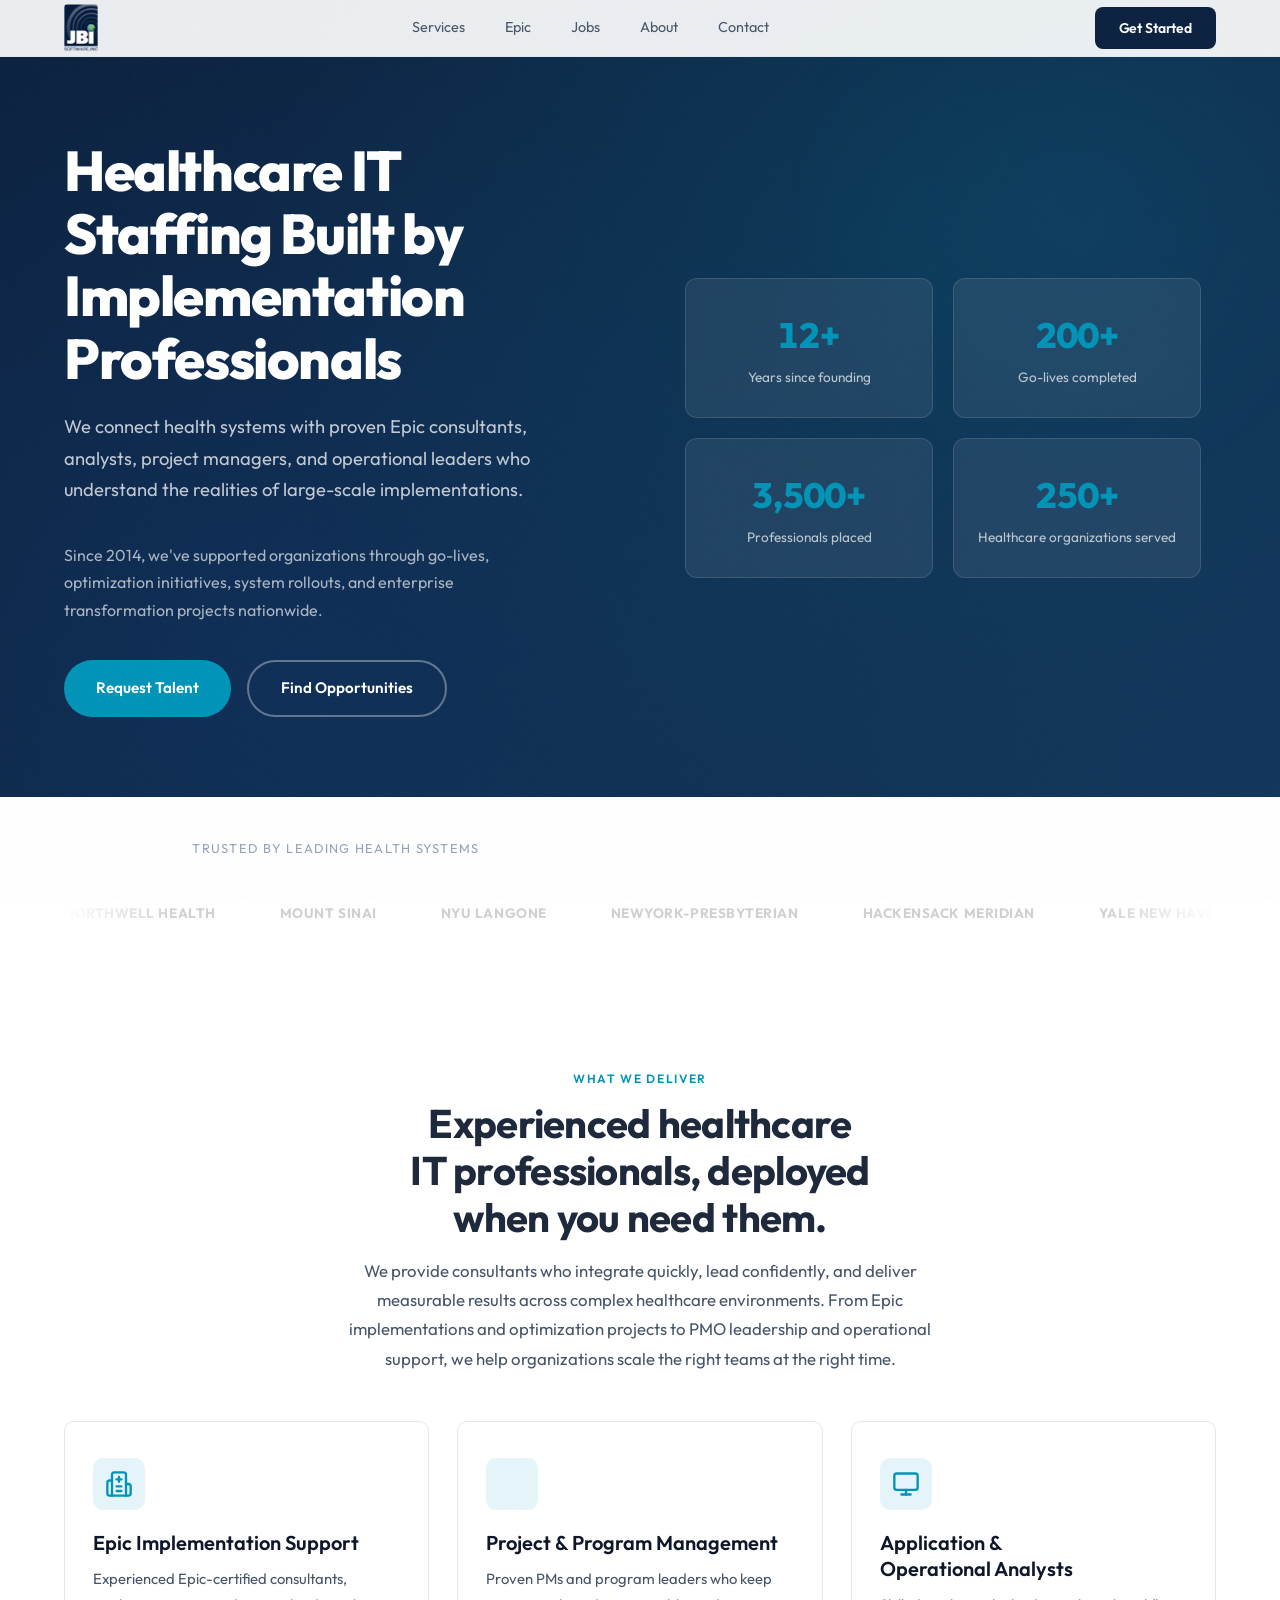
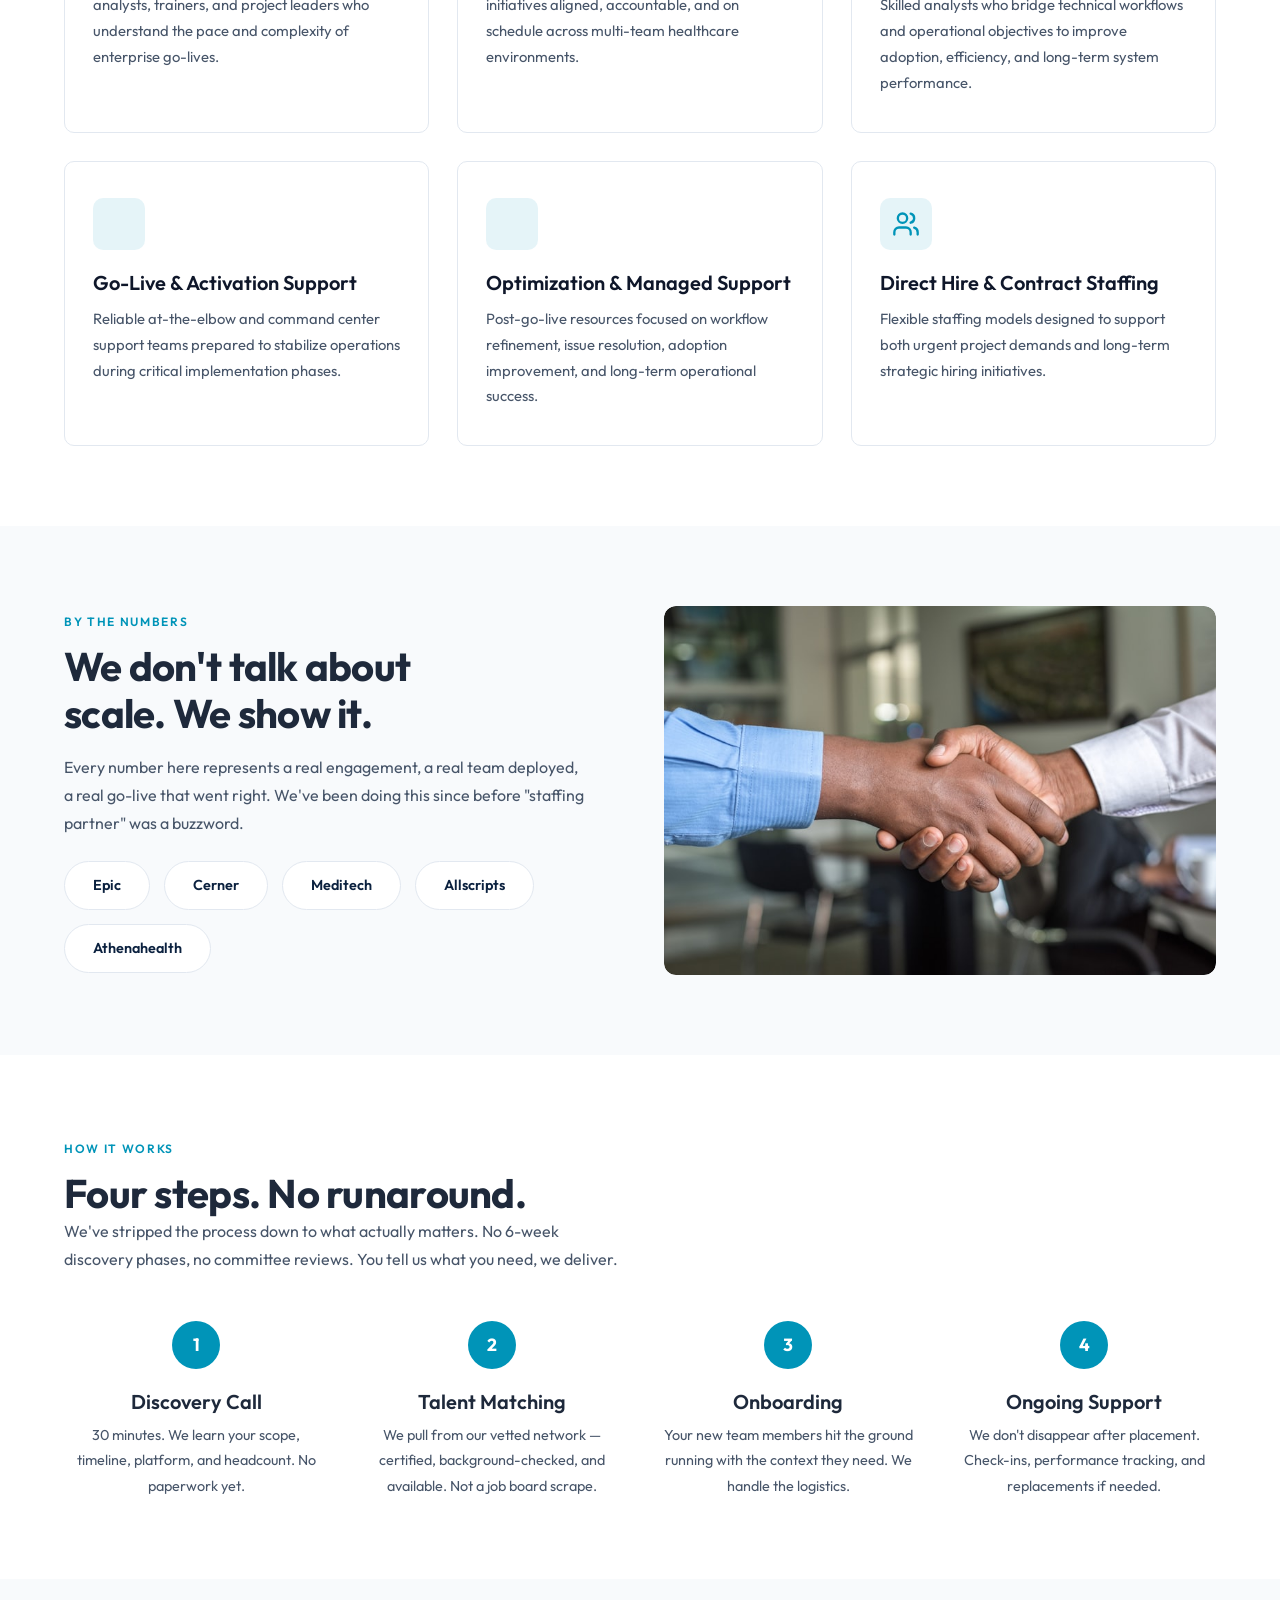
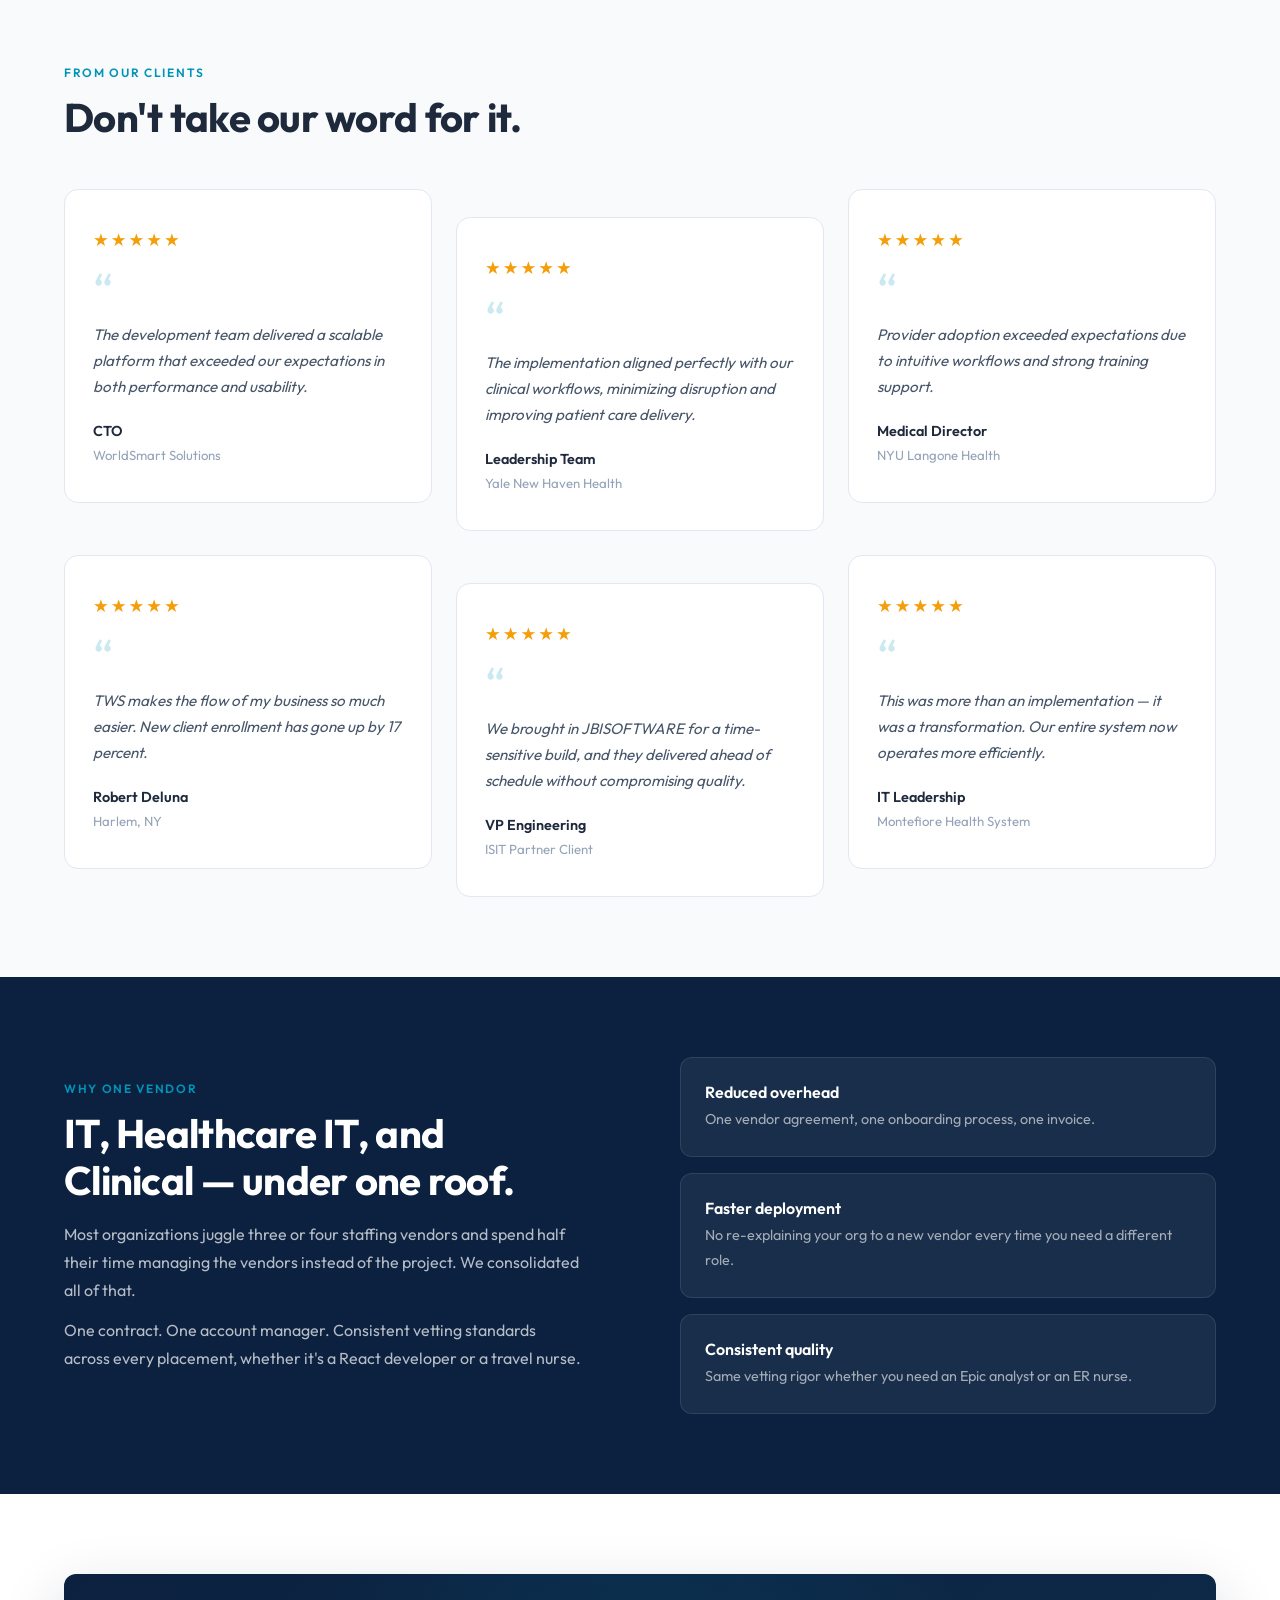
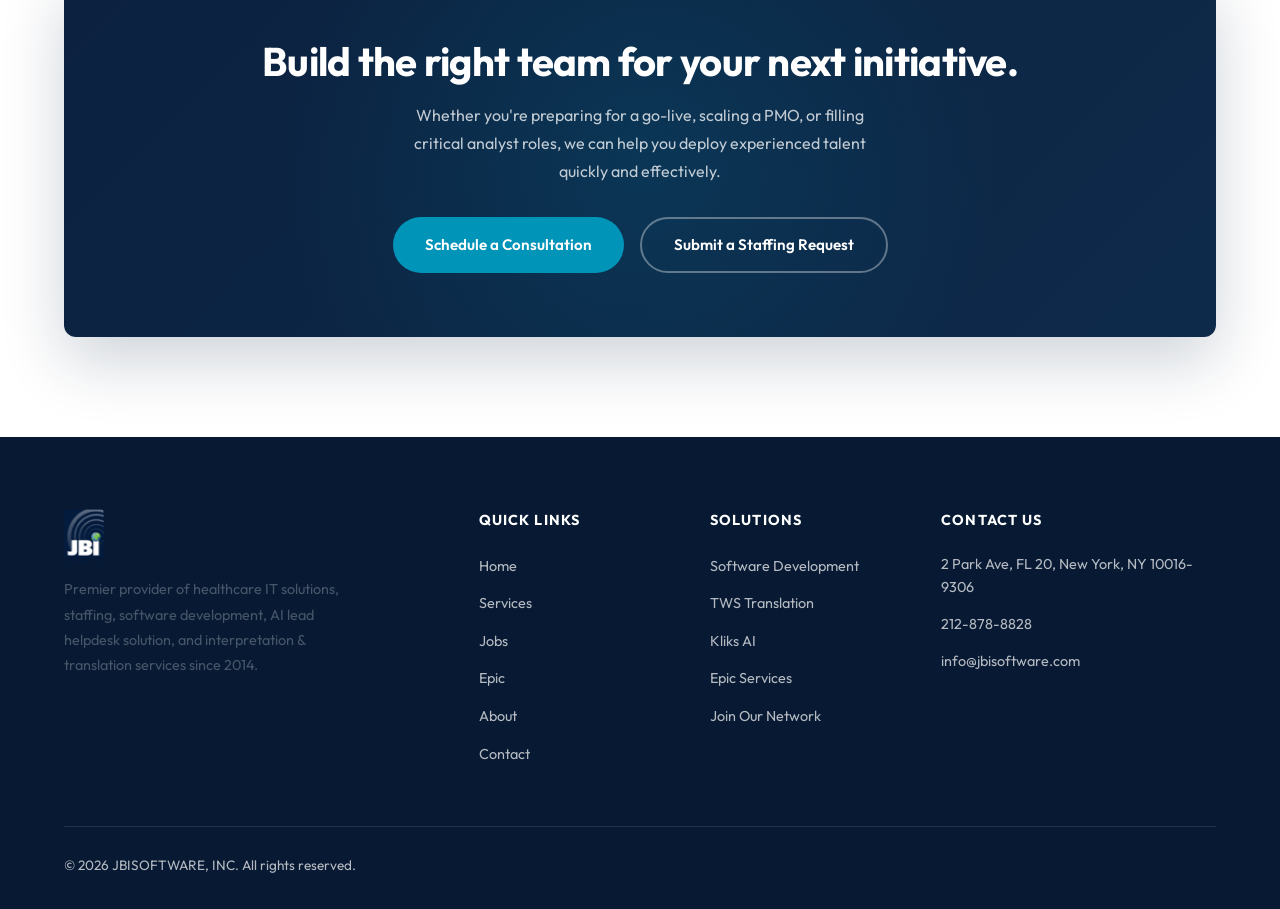
==== commit d0e41d27: "A11y + perf audit fixes: main landmark, specific transitions, touch targets, easing, will-change - A" ====
--- a/staffing-site/index.html
+++ b/staffing-site/index.html
@@ -16,7 +16,7 @@
     <link rel="preconnect" href="https://fonts.gstatic.com" crossorigin>
     <link href="https://fonts.googleapis.com/css2?family=Outfit:wght@300;400;500;600;700;800&display=swap" rel="stylesheet">
     <link rel="stylesheet" href="icons.css">
-    <link rel="stylesheet" href="styles.css?v=6">
+    <link rel="stylesheet" href="styles.css?v=8">
 </head>
 <body>
     <a href="#main" class="skip-link">Skip to content</a>
@@ -70,8 +70,9 @@
         <a href="contact.html" class="btn btn-primary" style="margin-top:16px;text-align:center;">Get Started</a>
     </div>
 
+    <main id="main">
     <!-- Hero Section -->
-    <section class="hero" id="main">
+    <section class="hero">
         <div class="container">
             <div>
                 <h1>Healthcare IT Staffing Built by Implementation Professionals</h1>
@@ -326,6 +327,8 @@
         </div>
     </section>
 
+    </main>
+
     <!-- Footer -->
     <footer class="footer">
         <div class="container">
--- a/staffing-site/styles.css
+++ b/staffing-site/styles.css
@@ -26,7 +26,7 @@
   --shadow-sm: 0 1px 3px rgba(11,33,63,.07), 0 1px 2px rgba(11,33,63,.04);
   --shadow:    0 4px 20px rgba(11,33,63,.09), 0 1px 4px rgba(11,33,63,.04);
   --shadow-lg: 0 12px 40px rgba(11,33,63,.13), 0 4px 12px rgba(11,33,63,.06);
-  --transition: .3s cubic-bezier(.4,0,.2,1);
+  --ease-out: cubic-bezier(.22,1,.36,1);
   --red: #dc2626;
 }
 
@@ -37,15 +37,15 @@
 
 /* Skip to content */
 .skip-link {
-  position: absolute; top: -100%; left: 16px;
+  position: absolute; top: 0; left: 16px; transform: translateY(-100%);
   padding: 12px 24px;
   background: var(--teal); color: var(--white);
   font-weight: 600; font-size: .9rem;
   border-radius: 0 0 8px 8px;
   z-index: 10000;
-  transition: top .2s;
-}
-.skip-link:focus { top: 0; }
+  transition: transform .2s;
+}
+.skip-link:focus { transform: translateY(0); }
 body {
   font-family: 'Outfit', system-ui, -apple-system, sans-serif;
   color: var(--gray-800);
@@ -82,7 +82,7 @@
   padding: 14px 32px;
   font-size: .95rem; font-weight: 600;
   border-radius: 50px; border: none; cursor: pointer;
-  transition: var(--transition);
+  transition: background .2s cubic-bezier(.22,1,.36,1), transform .2s cubic-bezier(.22,1,.36,1), box-shadow .2s cubic-bezier(.22,1,.36,1), color .2s, border-color .2s;
 }
 .btn-primary   { background: var(--teal); color: var(--white); }
 .btn-primary:hover { background: var(--teal-dark); transform: translateY(-2px); box-shadow: 0 8px 24px rgba(0,100,150,.35); }
@@ -102,7 +102,7 @@
   background: rgba(255,255,255,.92);
   backdrop-filter: blur(12px);
   border-bottom: 1px solid var(--gray-200);
-  transition: var(--transition);
+  transition: box-shadow .25s cubic-bezier(.22,1,.36,1);
 }
 .navbar .container {
   display: flex; align-items: center; justify-content: space-between;
@@ -116,20 +116,31 @@
 .navbar .logo img { height: 48px; width: auto; border-radius: 4px; }
 .navbar .logo span { color: var(--teal); }
 .nav-links { display: flex; align-items: center; gap: 36px; list-style: none; }
-.nav-links a { position: relative; font-size: .9rem; font-weight: 400; color: var(--gray-600); transition: var(--transition); }
+.nav-links a {
+  position: relative;
+  font-size: .9rem; font-weight: 400;
+  color: var(--gray-600);
+  transition: color .2s cubic-bezier(.22,1,.36,1);
+  /* Touch target — min 44px tall */
+  display: inline-flex; align-items: center;
+  min-height: 44px;
+  padding: 0 2px;
+}
 .nav-links a::after {
   content: '';
   position: absolute;
   bottom: -4px;
   left: 0;
-  width: 0;
+  width: 100%;
   height: 2px;
   background: var(--teal);
-  transition: width .2s;
+  transform: scaleX(0);
+  transform-origin: left;
+  transition: transform .22s cubic-bezier(.23,1,.32,1);
 }
 .nav-links a:hover::after,
 .nav-links a.active::after {
-  width: 100%;
+  transform: scaleX(1);
 }
 .nav-links a:hover { color: var(--teal); }
 .nav-links a:focus-visible { outline: 2px solid var(--teal); outline-offset: 4px; border-radius: 4px; }
@@ -137,7 +148,7 @@
 .nav-cta { margin-left: 12px; }
 
 .hamburger { display: none; background: none; border: none; cursor: pointer; padding: 8px; }
-.hamburger span { display: block; width: 24px; height: 2px; background: var(--navy); margin: 6px 0; transition: var(--transition); border-radius: 2px; }
+.hamburger span { display: block; width: 24px; height: 2px; background: var(--navy); margin: 6px 0; transition: transform .25s cubic-bezier(.22,1,.36,1), opacity .2s; border-radius: 2px; }
 
 /* ---------- Hero ---------- */
 .hero {
@@ -194,7 +205,7 @@
   border: 1px solid var(--gray-200);
   border-radius: var(--radius);
   padding: 36px 28px;
-  transition: var(--transition);
+  transition: transform .25s cubic-bezier(.22,1,.36,1), box-shadow .25s cubic-bezier(.22,1,.36,1), border-color .2s;
 }
 .card { cursor: default; }
 .card:hover { transform: translateY(-4px); box-shadow: var(--shadow-lg); border-color: transparent; }
@@ -228,12 +239,13 @@
 .platform-pills { display: flex; flex-wrap: wrap; gap: 14px; justify-content: center; margin-top: 40px; }
 .pill {
   padding: 12px 28px;
+  min-height: 44px;
   background: var(--white);
   border: 1px solid var(--gray-200);
   border-radius: 50px;
   font-weight: 600; font-size: .9rem;
   color: var(--navy);
-  transition: var(--transition);
+  transition: transform .2s cubic-bezier(.22,1,.36,1), box-shadow .2s cubic-bezier(.22,1,.36,1), border-color .15s, color .15s;
 }
 .pill { cursor: pointer; }
 .pill:hover { border-color: var(--teal); color: var(--teal); transform: translateY(-2px); box-shadow: var(--shadow); }
@@ -283,7 +295,7 @@
   border-radius: var(--radius);
   padding: 40px 32px;
   text-align: center;
-  transition: var(--transition);
+  transition: transform .25s cubic-bezier(.22,1,.36,1), box-shadow .25s cubic-bezier(.22,1,.36,1), border-color .2s;
 }
 .model-card:hover { transform: translateY(-4px); box-shadow: var(--shadow-lg); border-color: transparent; }
 .model-card:focus-within { outline: 2px solid var(--teal); outline-offset: 2px; }
@@ -301,7 +313,7 @@
 .contact-info-card h2 { color: var(--white); margin-bottom: 32px; font-size: 1.5rem; }
 .contact-info-card h3 { color: var(--white); margin-bottom: 8px; }
 .contact-info-card p  { color: rgba(255,255,255,.7); }
-.contact-info-card a  { color: rgba(255,255,255,.7); transition: var(--transition); }
+.contact-info-card a  { color: rgba(255,255,255,.7); transition: color .2s; }
 .contact-info-card a:hover { color: var(--teal); }
 .contact-item { margin-bottom: 28px; display: flex; gap: 16px; }
 .contact-item .contact-icon { font-size: 1.4rem; flex-shrink: 0; }
@@ -330,7 +342,7 @@
   font-family: inherit;
   color: var(--gray-800);
   background: var(--white);
-  transition: var(--transition);
+  transition: border-color .2s, box-shadow .2s;
 }
 .form-group input:focus,
 .form-group select:focus,
@@ -383,7 +395,7 @@
   border: 1px solid var(--gray-200);
   border-radius: 8px;
   cursor: pointer;
-  transition: var(--transition);
+  transition: border-color .15s, background .15s;
   font-size: .9rem;
 }
 .checkbox-item:hover, .radio-item:hover { border-color: var(--teal); background: rgba(0,148,184,.03); }
@@ -415,7 +427,7 @@
   background: var(--white);
   border: 1px solid var(--gray-200);
   border-radius: var(--radius);
-  transition: var(--transition);
+  transition: transform .25s cubic-bezier(.22,1,.36,1), box-shadow .25s cubic-bezier(.22,1,.36,1);
 }
 .value-card:hover { transform: translateY(-4px); box-shadow: var(--shadow-lg); }
 .value-card:focus-within { outline: 2px solid var(--teal); outline-offset: 2px; }
@@ -440,7 +452,7 @@
 .footer-brand .logo span { color: var(--teal); }
 .footer-links { list-style: none; }
 .footer-links li { margin-bottom: 12px; }
-.footer-links a { font-size: .9rem; transition: var(--transition); }
+.footer-links a { font-size: .9rem; transition: color .2s; }
 .footer-links a:hover { color: var(--teal); }
 .footer-links a:focus-visible { outline: 1px solid var(--teal); outline-offset: 2px; border-radius: 2px; }
 .footer-contact-item { display: flex; align-items: flex-start; gap: 10px; margin-bottom: 14px; font-size: .9rem; }
@@ -640,7 +652,7 @@
   font-size: .9rem;
   font-weight: 600;
   color: var(--teal);
-  transition: var(--transition);
+  transition: transform .2s cubic-bezier(.22,1,.36,1), color .15s;
 }
 .card-link:hover {
   color: var(--teal-dark);
@@ -676,22 +688,23 @@
 [id] { scroll-margin-top: 88px; }
 
 /* ---------- Scroll Reveal Animations ---------- */
+/* Easing: strong deceleration — items land with weight, not generic ease */
 .reveal {
   opacity: 0;
   transform: translateY(32px);
-  transition: opacity .7s cubic-bezier(.4,0,.2,1), transform .7s cubic-bezier(.4,0,.2,1);
+  transition: opacity .65s cubic-bezier(.22,1,.36,1), transform .65s cubic-bezier(.22,1,.36,1);
 }
 .reveal.revealed { opacity: 1; transform: translateY(0); }
 .reveal-stagger > * {
   opacity: 0;
   transform: translateY(24px);
-  transition: opacity .5s cubic-bezier(.4,0,.2,1), transform .5s cubic-bezier(.4,0,.2,1);
+  transition: opacity .5s cubic-bezier(.22,1,.36,1), transform .5s cubic-bezier(.22,1,.36,1);
 }
 .reveal-stagger.revealed > * { opacity: 1; transform: translateY(0); }
 
-.reveal-left { opacity: 0; transform: translateX(-40px); transition: opacity .7s ease, transform .7s ease; }
+.reveal-left { opacity: 0; transform: translateX(-40px); transition: opacity .65s cubic-bezier(.22,1,.36,1), transform .65s cubic-bezier(.22,1,.36,1); }
 .reveal-left.revealed { opacity: 1; transform: translateX(0); }
-.reveal-right { opacity: 0; transform: translateX(40px); transition: opacity .7s ease, transform .7s ease; }
+.reveal-right { opacity: 0; transform: translateX(40px); transition: opacity .65s cubic-bezier(.22,1,.36,1), transform .65s cubic-bezier(.22,1,.36,1); }
 .reveal-right.revealed { opacity: 1; transform: translateX(0); }
 
 /* ---------- Split Layout ---------- */
@@ -781,7 +794,7 @@
   padding: 20px 0;
   opacity: .5;
   filter: grayscale(1);
-  transition: var(--transition);
+  transition: opacity .3s, filter .3s;
 }
 .logo-bar:hover { opacity: .8; filter: grayscale(.3); }
 .logo-bar .client-logo {
@@ -864,6 +877,7 @@
   background: radial-gradient(circle, rgba(0,148,184,.08) 0%, transparent 70%);
   top: -100px; right: -100px;
   animation: heroFloat 12s ease-in-out infinite alternate;
+  will-change: transform;
 }
 @keyframes heroFloat {
   0% { transform: translate(0, 0) scale(1); }
@@ -924,7 +938,7 @@
   border: 1px solid var(--gray-200);
   border-radius: var(--radius);
   padding: 36px 28px;
-  transition: var(--transition);
+  transition: transform .25s cubic-bezier(.22,1,.36,1), box-shadow .25s cubic-bezier(.22,1,.36,1), border-color .2s;
   position: relative;
 }
 .testimonial-card:hover {
@@ -1037,7 +1051,7 @@
   border: 1px solid var(--gray-200);
   border-radius: var(--radius);
   padding: 28px 32px;
-  transition: var(--transition);
+  transition: border-color .2s, box-shadow .25s cubic-bezier(.22,1,.36,1), transform .25s cubic-bezier(.22,1,.36,1);
   cursor: pointer;
 }
 .job-card:hover {
@@ -1129,7 +1143,7 @@
   align-items: center;
   justify-content: center;
   border-radius: 50%;
-  transition: var(--transition);
+  transition: background .15s, color .15s;
 }
 .modal-close:hover { background: var(--gray-50); color: var(--gray-800); }
 .modal h2 { font-size: 1.4rem; color: var(--navy); margin-bottom: 6px; }
@@ -1153,7 +1167,7 @@
   border: 1px solid var(--gray-200);
   border-radius: 8px;
   font-size: .9rem;
-  transition: var(--transition);
+  transition: border-color .2s, box-shadow .2s;
 }
 .apply-form input:focus,
 .apply-form textarea:focus { border-color: var(--teal); outline: none; box-shadow: 0 0 0 3px rgba(0,148,184,.1); }
@@ -1164,7 +1178,7 @@
   padding: 24px;
   text-align: center;
   cursor: pointer;
-  transition: var(--transition);
+  transition: border-color .2s, background .2s;
   position: relative;
 }
 .file-upload:hover { border-color: var(--teal); background: rgba(0,148,184,.02); }
@@ -1262,7 +1276,7 @@
 
 /* ---------- Pill hover — subtle scale ---------- */
 .pill:active { transform: scale(0.97); }
-.highlight-pill { transition: var(--transition); }
+.highlight-pill { transition: transform .2s cubic-bezier(.22,1,.36,1), background .15s; }
 .highlight-pill:hover { background: rgba(0,148,184,.14); transform: translateY(-1px); }
 
 /* ---------- Job card hover — teal left border accent ---------- */
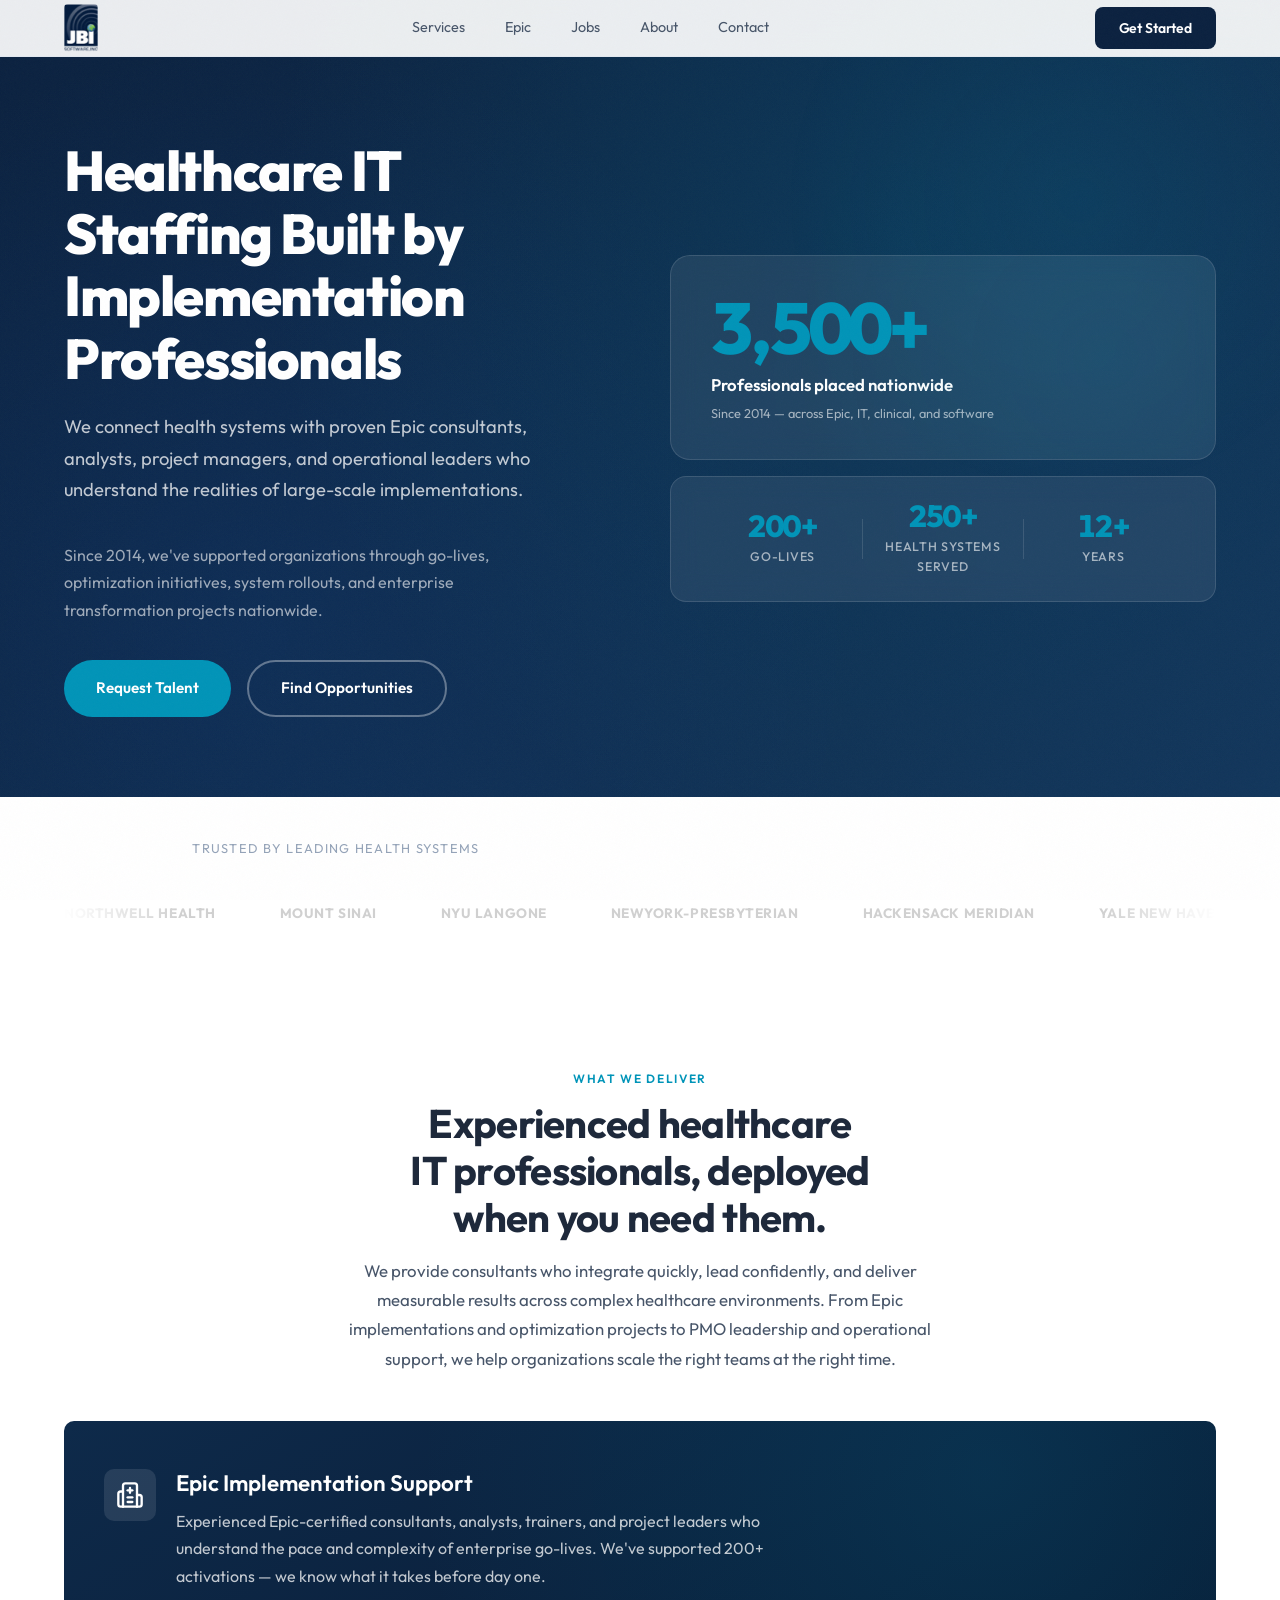
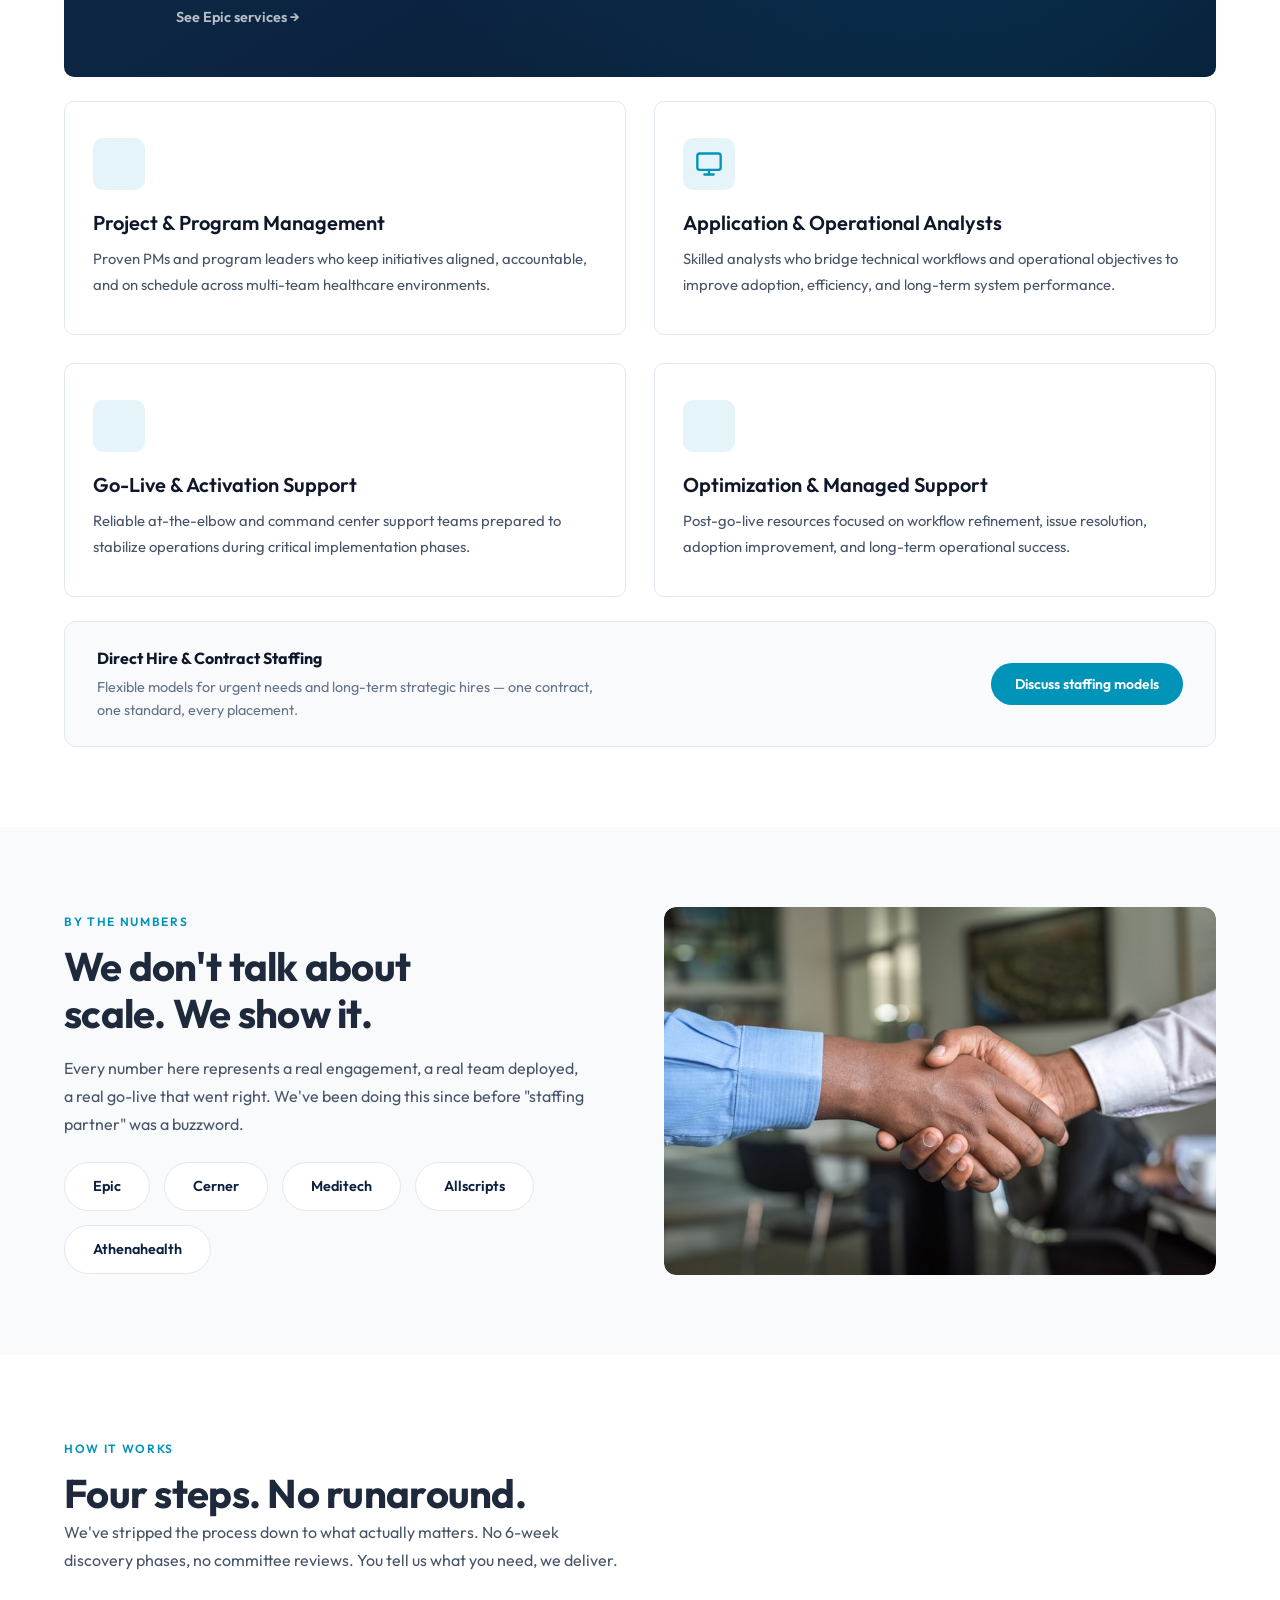
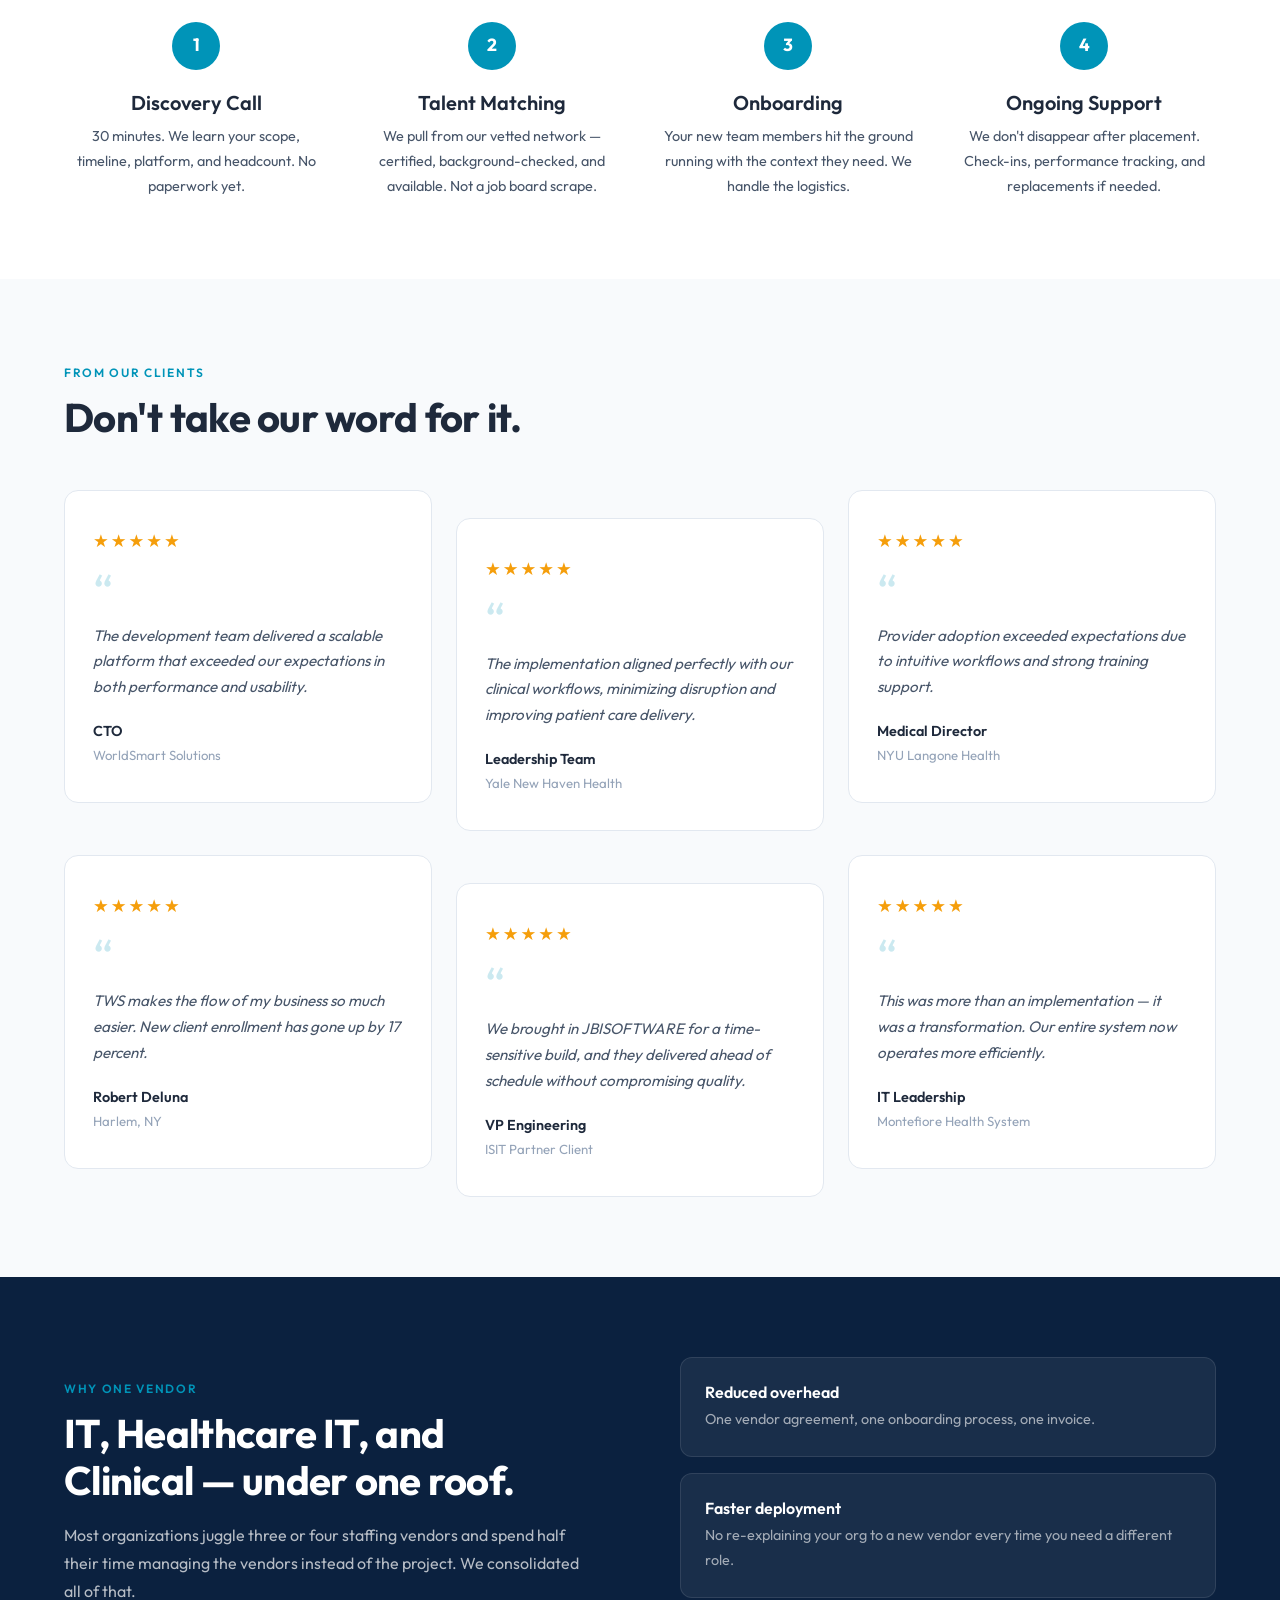
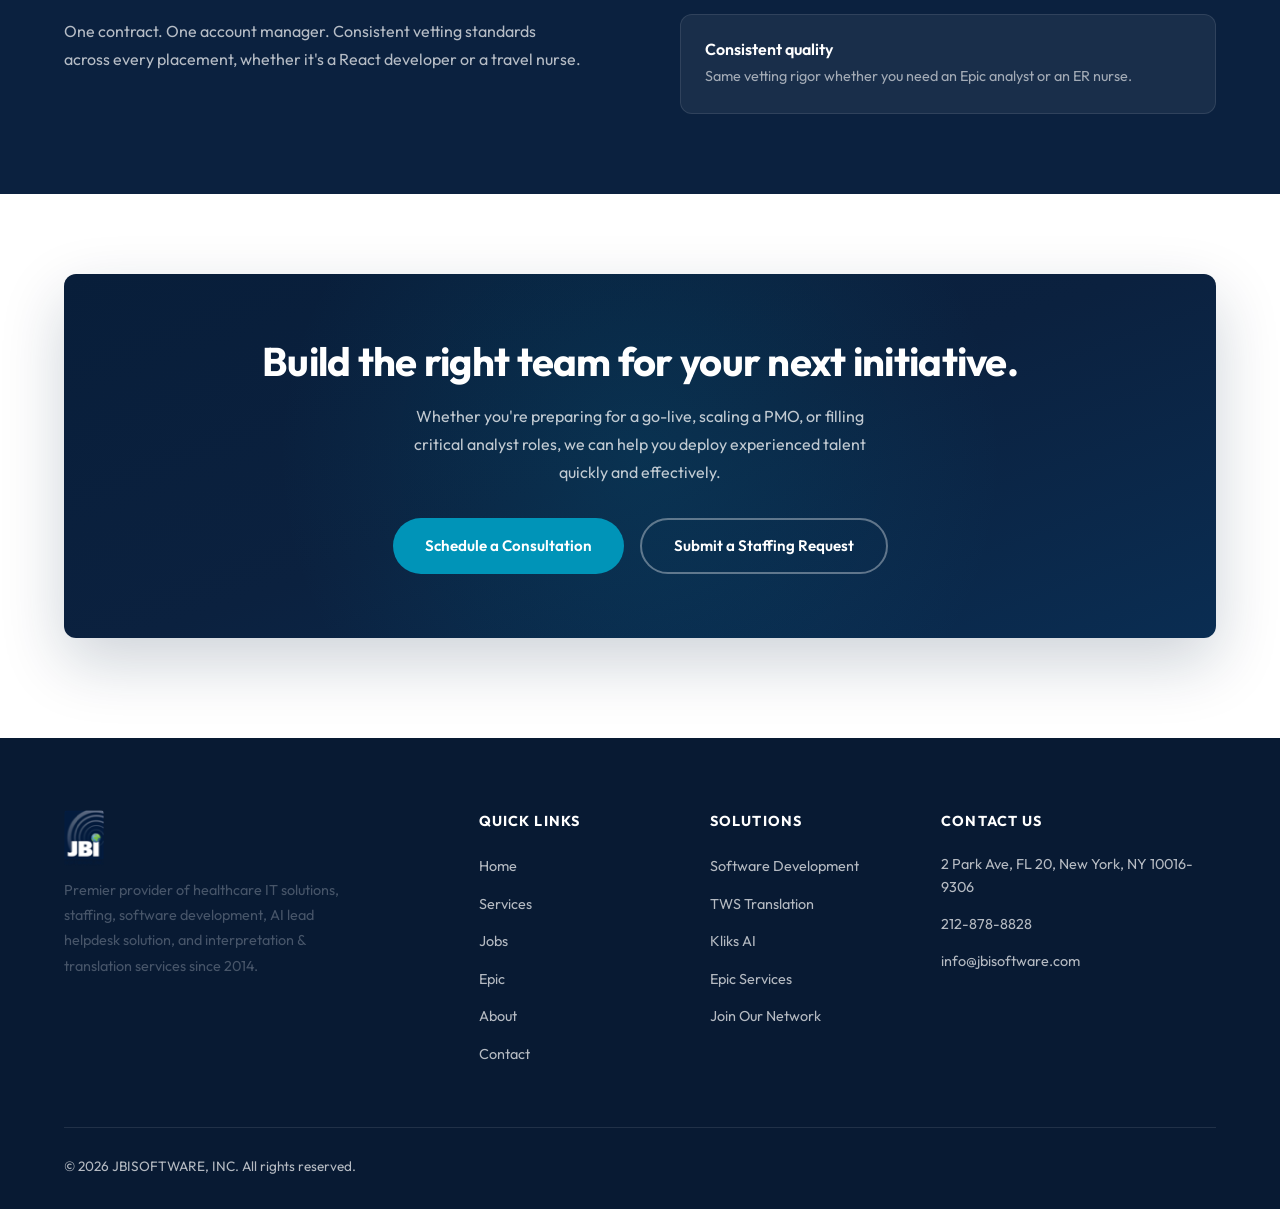
==== commit 063a85f6: "Design system tasks #3, #5, #7, #15 — hero layout, card breaks, gradient variety, docs - Redesign he" ====
--- a/staffing-site/index.html
+++ b/staffing-site/index.html
@@ -16,7 +16,7 @@
     <link rel="preconnect" href="https://fonts.gstatic.com" crossorigin>
     <link href="https://fonts.googleapis.com/css2?family=Outfit:wght@300;400;500;600;700;800&display=swap" rel="stylesheet">
     <link rel="stylesheet" href="icons.css">
-    <link rel="stylesheet" href="styles.css?v=8">
+    <link rel="stylesheet" href="styles.css?v=10">
 </head>
 <body>
     <a href="#main" class="skip-link">Skip to content</a>
@@ -77,29 +77,36 @@
             <div>
                 <h1>Healthcare IT Staffing Built by Implementation Professionals</h1>
                 <p>We connect health systems with proven Epic consultants, analysts, project managers, and operational leaders who understand the realities of large-scale implementations.</p>
-                <p style="color:rgba(255,255,255,.65);font-size:1rem;margin-top:10px;margin-bottom:36px;">Since 2014, we've supported organizations through go-lives, optimization initiatives, system rollouts, and enterprise transformation projects nationwide.</p>
+                <p style="color:var(--white-60);font-size:1rem;margin-top:10px;margin-bottom:36px;">Since 2014, we've supported organizations through go-lives, optimization initiatives, system rollouts, and enterprise transformation projects nationwide.</p>
                 <div class="hero-buttons">
                     <a href="contact.html" class="btn btn-primary">Request Talent</a>
                     <a href="jobs.html" class="btn btn-outline-white">Find Opportunities</a>
                 </div>
             </div>
             <div class="hero-visual">
-                <div class="hero-stats-grid">
-                    <div class="hero-stat-card">
-                        <span class="number" data-count="12" data-suffix="+">0</span>
-                        <span class="label">Years since founding</span>
-                    </div>
-                    <div class="hero-stat-card">
-                        <span class="number" data-count="200" data-suffix="+">0</span>
-                        <span class="label">Go-lives completed</span>
-                    </div>
-                    <div class="hero-stat-card">
+                <div class="hero-stats-asymmetric">
+                    <!-- Primary stat — spans full width -->
+                    <div class="hero-stat-primary">
                         <span class="number" data-count="3500" data-suffix="+">0</span>
-                        <span class="label">Professionals placed</span>
-                    </div>
-                    <div class="hero-stat-card">
-                        <span class="number" data-count="250" data-suffix="+">0</span>
-                        <span class="label">Healthcare organizations served</span>
+                        <span class="label">Professionals placed nationwide</span>
+                        <span class="sublabel">Since 2014 — across Epic, IT, clinical, and software</span>
+                    </div>
+                    <!-- Secondary row — 3 smaller stats -->
+                    <div class="hero-stats-row">
+                        <div class="hero-stat-secondary">
+                            <span class="number" data-count="200" data-suffix="+">0</span>
+                            <span class="label">Go-lives</span>
+                        </div>
+                        <div class="hero-stat-divider"></div>
+                        <div class="hero-stat-secondary">
+                            <span class="number" data-count="250" data-suffix="+">0</span>
+                            <span class="label">Health systems served</span>
+                        </div>
+                        <div class="hero-stat-divider"></div>
+                        <div class="hero-stat-secondary">
+                            <span class="number" data-count="12" data-suffix="+">0</span>
+                            <span class="label">Years</span>
+                        </div>
                     </div>
                 </div>
             </div>
@@ -144,12 +151,19 @@
                 <h2>Experienced healthcare IT professionals, deployed when you need them.</h2>
                 <p>We provide consultants who integrate quickly, lead confidently, and deliver measurable results across complex healthcare environments. From Epic implementations and optimization projects to PMO leadership and operational support, we help organizations scale the right teams at the right time.</p>
             </div>
-            <div class="cards-grid cols-3 reveal reveal-stagger">
-                <div class="card">
-                    <div class="card-icon teal"><span class="icon-svg icon-hospital"></span></div>
-                    <h3>Epic Implementation Support</h3>
-                    <p>Experienced Epic-certified consultants, analysts, trainers, and project leaders who understand the pace and complexity of enterprise go-lives.</p>
-                </div>
+            <!-- Lead featured card -->
+            <div class="card card-featured card-lead reveal" style="margin-bottom:24px;">
+                <div style="display:flex;align-items:flex-start;gap:20px;flex-wrap:wrap;">
+                    <div class="card-icon teal" style="flex-shrink:0;"><span class="icon-svg icon-hospital"></span></div>
+                    <div style="flex:1;min-width:200px;">
+                        <h3 style="font-size:1.4rem;margin-bottom:10px;">Epic Implementation Support</h3>
+                        <p style="font-size:1rem;max-width:600px;">Experienced Epic-certified consultants, analysts, trainers, and project leaders who understand the pace and complexity of enterprise go-lives. We've supported 200+ activations — we know what it takes before day one.</p>
+                        <a href="epic.html" class="card-link" style="margin-top:16px;display:inline-block;">See Epic services →</a>
+                    </div>
+                </div>
+            </div>
+            <!-- 2-col supporting grid -->
+            <div class="cards-grid cols-2 reveal reveal-stagger">
                 <div class="card">
                     <div class="card-icon teal"><span class="icon-svg icon-chart"></span></div>
                     <h3>Project &amp; Program Management</h3>
@@ -170,11 +184,14 @@
                     <h3>Optimization &amp; Managed Support</h3>
                     <p>Post-go-live resources focused on workflow refinement, issue resolution, adoption improvement, and long-term operational success.</p>
                 </div>
-                <div class="card">
-                    <div class="card-icon teal"><span class="icon-svg icon-users"></span></div>
-                    <h3>Direct Hire &amp; Contract Staffing</h3>
-                    <p>Flexible staffing models designed to support both urgent project demands and long-term strategic hiring initiatives.</p>
-                </div>
+            </div>
+            <!-- Bottom CTA card — breaks the rhythm -->
+            <div class="card-inline-cta reveal" style="margin-top:24px;">
+                <div>
+                    <strong>Direct Hire &amp; Contract Staffing</strong>
+                    <span>Flexible models for urgent needs and long-term strategic hires — one contract, one standard, every placement.</span>
+                </div>
+                <a href="contact.html" class="btn btn-primary btn-sm">Discuss staffing models</a>
             </div>
         </div>
     </section>
--- a/staffing-site/styles.css
+++ b/staffing-site/styles.css
@@ -28,6 +28,27 @@
   --shadow-lg: 0 12px 40px rgba(11,33,63,.13), 0 4px 12px rgba(11,33,63,.06);
   --ease-out: cubic-bezier(.22,1,.36,1);
   --red: #dc2626;
+
+  /* Semantic alpha tokens — avoids repeated inline rgba() */
+  --white-12:  rgba(255,255,255,.12);
+  --white-10:  rgba(255,255,255,.10);
+  --white-08:  rgba(255,255,255,.08);
+  --white-75:  rgba(255,255,255,.75);
+  --white-70:  rgba(255,255,255,.70);
+  --white-60:  rgba(255,255,255,.60);
+  --white-35:  rgba(255,255,255,.35);
+  --white-30:  rgba(255,255,255,.30);
+  --white-10b: rgba(255,255,255,.10);
+  --teal-10:   rgba(0,148,184,.10);
+  --teal-08:   rgba(0,148,184,.08);
+  --teal-06:   rgba(0,148,184,.06);
+  --teal-20:   rgba(0,148,184,.20);
+  --teal-14:   rgba(0,148,184,.14);
+  --navy-96:   rgba(11,33,63,.96);
+  --navy-14:   rgba(11,33,63,.14);
+  --navy-10:   rgba(11,33,63,.10);
+  --navy-08:   rgba(11,33,63,.08);
+  --overlay:   rgba(0,0,0,.50);
 }
 
 html { scroll-behavior: smooth; font-size: 16px; }
@@ -91,7 +112,7 @@
 .btn-secondary { background: var(--white); color: var(--navy); border: 2px solid var(--gray-200); }
 .btn-secondary:hover { border-color: var(--teal); color: var(--teal); transform: translateY(-2px); }
 .btn-secondary:active { transform: scale(0.97) translateY(0); }
-.btn-outline-white { background: transparent; color: var(--white); border: 2px solid rgba(255,255,255,.35); }
+.btn-outline-white { background: transparent; color: var(--white); border: 2px solid var(--white-35); }
 .btn-outline-white:hover { background: var(--white); color: var(--navy); }
 .btn-outline-white:active { transform: scale(0.97); }
 .btn-sm { padding: 10px 24px; font-size: .875rem; }
@@ -166,7 +187,7 @@
 }
 .hero .container { position: relative; z-index: 1; display: grid; grid-template-columns: 1fr 1fr; gap: 60px; align-items: center; }
 .hero h1 { color: var(--white); margin-bottom: 20px; }
-.hero p { color: rgba(255,255,255,.75); font-size: 1.15rem; margin-bottom: 36px; max-width: 520px; }
+.hero p { color: var(--white-75); font-size: 1.15rem; margin-bottom: 36px; max-width: 520px; }
 .hero-buttons { display: flex; gap: 16px; flex-wrap: wrap; }
 .hero-visual {
   display: flex; justify-content: center; align-items: center;
@@ -175,15 +196,15 @@
   display: grid; grid-template-columns: 1fr 1fr; gap: 20px;
 }
 .hero-stat-card {
-  background: rgba(255,255,255,.08);
+  background: var(--white-08);
   backdrop-filter: blur(8px);
-  border: 1px solid rgba(255,255,255,.12);
+  border: 1px solid var(--white-12);
   border-radius: var(--radius);
   padding: 28px 24px;
   text-align: center;
 }
 .hero-stat-card .number { font-size: 2.2rem; font-weight: 800; color: var(--teal); display: block; }
-.hero-stat-card .label  { font-size: .85rem; color: rgba(255,255,255,.7); margin-top: 4px; }
+.hero-stat-card .label  { font-size: .85rem; color: var(--white-70); margin-top: 4px; }
 
 /* ---------- Sections ---------- */
 section { padding: 80px 0; }
@@ -218,7 +239,7 @@
   margin-bottom: 20px;
   font-size: 1.5rem;
 }
-.card-icon.teal { background: rgba(0,148,184,.1); }
+.card-icon.teal { background: var(--teal-10); }
 .card h3 { margin-bottom: 10px; color: var(--gray-900); }
 .card p  { font-size: .925rem; }
 
@@ -230,7 +251,7 @@
 }
 .stat .number { font-size: 2.8rem; font-weight: 800; color: var(--teal); }
 .stat .label  { font-size: .9rem; color: var(--gray-400); margin-top: 4px; }
-.bg-navy .stat .label { color: rgba(255,255,255,.6); }
+.bg-navy .stat .label { color: var(--white-60); }
 
 /* ---------- Platforms intro ---------- */
 .platforms-intro { text-align: center; margin-bottom: 12px; }
@@ -268,8 +289,9 @@
 .process-step p  { font-size: .9rem; }
 
 /* ---------- CTA Banner ---------- */
+/* Angle: 160deg (bottom-left origin, feels grounded) + teal accent stop */
 .cta-banner {
-  background: linear-gradient(135deg, var(--navy) 0%, var(--navy-light) 100%);
+  background: linear-gradient(160deg, #081e3a 0%, var(--navy) 50%, #0a2d52 100%);
   border-radius: var(--radius);
   padding: 64px;
   text-align: center;
@@ -284,7 +306,7 @@
 }
 .cta-banner > * { position: relative; z-index: 1; }
 .cta-banner h2 { color: var(--white); margin-bottom: 16px; }
-.cta-banner p  { color: rgba(255,255,255,.75); margin-bottom: 32px; max-width: 500px; margin-left: auto; margin-right: auto; }
+.cta-banner p  { color: var(--white-75); margin-bottom: 32px; max-width: 500px; margin-left: auto; margin-right: auto; }
 .cta-banner .btn-primary { background: var(--teal); }
 
 /* ---------- Staffing Models ---------- */
@@ -312,8 +334,8 @@
 }
 .contact-info-card h2 { color: var(--white); margin-bottom: 32px; font-size: 1.5rem; }
 .contact-info-card h3 { color: var(--white); margin-bottom: 8px; }
-.contact-info-card p  { color: rgba(255,255,255,.7); }
-.contact-info-card a  { color: rgba(255,255,255,.7); transition: color .2s; }
+.contact-info-card p  { color: var(--white-70); }
+.contact-info-card a  { color: var(--white-70); transition: color .2s; }
 .contact-info-card a:hover { color: var(--teal); }
 .contact-item { margin-bottom: 28px; display: flex; gap: 16px; }
 .contact-item .contact-icon { font-size: 1.4rem; flex-shrink: 0; }
@@ -403,8 +425,8 @@
 .radio-group { display: flex; gap: 12px; margin-top: 8px; }
 
 .intake-notice {
-  background: rgba(0,148,184,.06);
-  border: 1px solid rgba(0,148,184,.2);
+  background: var(--teal-06);
+  border: 1px solid var(--teal-20);
   border-radius: 8px;
   padding: 16px 20px;
   font-size: .875rem;
@@ -412,13 +434,14 @@
 }
 
 /* ---------- About Page ---------- */
+/* Angle: top → bottom, slightly warmer dark — feels like looking up */
 .about-hero {
   padding: 130px 0 64px;
-  background: linear-gradient(135deg, var(--navy), var(--navy-light));
+  background: linear-gradient(180deg, #0a2341 0%, var(--navy) 100%);
   color: var(--white);
   text-align: center;
 }
-.about-hero p { color: rgba(255,255,255,.75); max-width: 600px; margin: 16px auto 0; font-size: 1.15rem; }
+.about-hero p { color: var(--white-75); max-width: 600px; margin: 16px auto 0; font-size: 1.15rem; }
 
 .values-grid { display: grid; grid-template-columns: repeat(3, 1fr); gap: 28px; }
 .value-card {
@@ -437,13 +460,13 @@
 /* ---------- Footer ---------- */
 .footer {
   background: var(--navy);
-  color: rgba(255,255,255,.7);
+  color: var(--white-70);
   padding: 72px 0 32px;
 }
 .footer-grid {
   display: grid; grid-template-columns: 2fr 1fr 1fr 1.5fr; gap: 48px;
   padding-bottom: 48px;
-  border-bottom: 1px solid rgba(255,255,255,.1);
+  border-bottom: 1px solid var(--white-10);
 }
 .footer h4 { color: var(--white); font-size: .9rem; text-transform: uppercase; letter-spacing: .08em; margin-bottom: 20px; }
 .footer-brand p { font-size: .9rem; margin-top: 12px; max-width: 300px; }
@@ -459,13 +482,14 @@
 .footer-bottom { display: flex; justify-content: space-between; align-items: center; padding-top: 28px; font-size: .85rem; }
 
 /* ---------- Page Header (interior pages) ---------- */
+/* Angle: 120deg — diagonal from upper-left, subtle two-stop depth */
 .page-header {
   padding: 120px 0 48px;
-  background: linear-gradient(135deg, var(--navy), var(--navy-light));
+  background: linear-gradient(120deg, var(--navy) 0%, #0d2f56 100%);
   color: var(--white);
   text-align: center;
 }
-.page-header p { color: rgba(255,255,255,.7); margin-top: 12px; font-size: 1.1rem; max-width: 560px; margin-left: auto; margin-right: auto; }
+.page-header p { color: var(--white-70); margin-top: 12px; font-size: 1.1rem; max-width: 560px; margin-left: auto; margin-right: auto; }
 
 /* ---------- Mobile Nav ---------- */
 .mobile-nav {
@@ -637,8 +661,8 @@
 }
 .highlight-pill {
   padding: 10px 22px;
-  background: rgba(0,148,184,.08);
-  border: 1px solid rgba(0,148,184,.2);
+  background: var(--teal-08);
+  border: 1px solid var(--teal-20);
   border-radius: 50px;
   font-weight: 600;
   font-size: .85rem;
@@ -764,7 +788,7 @@
   content: '';
   position: absolute;
   inset: 0;
-  background: rgba(11,33,63,.96);
+  background: var(--navy-96);
   z-index: 1;
 }
 .about-hero.has-bg .container {
@@ -843,8 +867,9 @@
 }
 
 /* ---------- Featured Card (larger) ---------- */
+/* Angle: 150deg — gives the card a distinct direction vs. page headers */
 .card-featured {
-  background: linear-gradient(135deg, var(--navy) 0%, var(--navy-light) 100%);
+  background: linear-gradient(150deg, var(--navy-light) 0%, #081a33 100%);
   color: var(--white);
   border: none;
   padding: 48px 40px;
@@ -859,8 +884,8 @@
 }
 .card-featured > * { position: relative; z-index: 1; }
 .card-featured h3 { color: var(--white); font-size: 1.5rem; margin-bottom: 12px; }
-.card-featured p { color: rgba(255,255,255,.75); font-size: 1.05rem; line-height: 1.7; }
-.card-featured .card-icon { background: rgba(255,255,255,.1); }
+.card-featured p { color: var(--white-75); font-size: 1.05rem; line-height: 1.7; }
+.card-featured .card-icon { background: var(--white-10); }
 .card-featured .card-icon .icon-svg { filter: brightness(0) invert(1); }
 
 /* ---------- Navbar scrolled state ---------- */
@@ -874,7 +899,7 @@
   position: absolute;
   width: 600px; height: 600px;
   border-radius: 50%;
-  background: radial-gradient(circle, rgba(0,148,184,.08) 0%, transparent 70%);
+  background: radial-gradient(circle, var(--teal-08) 0%, transparent 70%);
   top: -100px; right: -100px;
   animation: heroFloat 12s ease-in-out infinite alternate;
   will-change: transform;
@@ -1008,7 +1033,7 @@
   display: inline-block;
   width: 16px;
   height: 16px;
-  border: 2px solid rgba(255,255,255,.3);
+  border: 2px solid var(--white-30);
   border-top-color: white;
   border-radius: 50%;
   animation: spin .6s linear infinite;
@@ -1084,8 +1109,8 @@
   font-weight: 600;
   white-space: nowrap;
 }
-.job-pill.dept { background: rgba(0,148,184,.1); color: var(--teal-dark); }
-.job-pill.type { background: rgba(11,33,63,.08); color: var(--navy); }
+.job-pill.dept { background: var(--teal-10); color: var(--teal-dark); }
+.job-pill.type { background: var(--navy-08); color: var(--navy); }
 .job-pill.location { background: var(--gray-50); color: var(--gray-600); }
 .job-card-desc {
   color: var(--gray-600);
@@ -1110,7 +1135,7 @@
 .modal-overlay {
   position: fixed;
   inset: 0;
-  background: rgba(0,0,0,.5);
+  background: var(--overlay);
   z-index: 1000;
   display: none;
   align-items: center;
@@ -1170,7 +1195,7 @@
   transition: border-color .2s, box-shadow .2s;
 }
 .apply-form input:focus,
-.apply-form textarea:focus { border-color: var(--teal); outline: none; box-shadow: 0 0 0 3px rgba(0,148,184,.1); }
+.apply-form textarea:focus { border-color: var(--teal); outline: none; box-shadow: 0 0 0 3px var(--teal-10); }
 .apply-form textarea { resize: vertical; min-height: 100px; }
 .file-upload {
   border: 2px dashed var(--gray-200);
@@ -1269,15 +1294,15 @@
 .value-card { border-radius: 14px; }
 
 /* ---------- Colored card hover shadows ---------- */
-.card:hover { box-shadow: 0 16px 48px rgba(11,33,63,.14), 0 4px 12px rgba(0,148,184,.06); }
-.testimonial-card:hover { box-shadow: 0 16px 48px rgba(11,33,63,.14), 0 4px 12px rgba(0,148,184,.06); border-color: transparent; }
-.model-card:hover { box-shadow: 0 16px 48px rgba(11,33,63,.14), 0 4px 12px rgba(0,148,184,.06); }
-.value-card:hover { box-shadow: 0 16px 48px rgba(11,33,63,.14), 0 4px 12px rgba(0,148,184,.06); }
+.card:hover { box-shadow: 0 16px 48px var(--navy-14), 0 4px 12px var(--teal-06); }
+.testimonial-card:hover { box-shadow: 0 16px 48px var(--navy-14), 0 4px 12px var(--teal-06); border-color: transparent; }
+.model-card:hover { box-shadow: 0 16px 48px var(--navy-14), 0 4px 12px var(--teal-06); }
+.value-card:hover { box-shadow: 0 16px 48px var(--navy-14), 0 4px 12px var(--teal-06); }
 
 /* ---------- Pill hover — subtle scale ---------- */
 .pill:active { transform: scale(0.97); }
 .highlight-pill { transition: transform .2s cubic-bezier(.22,1,.36,1), background .15s; }
-.highlight-pill:hover { background: rgba(0,148,184,.14); transform: translateY(-1px); }
+.highlight-pill:hover { background: var(--teal-14); transform: translateY(-1px); }
 
 /* ---------- Job card hover — teal left border accent ---------- */
 .job-card {
@@ -1286,7 +1311,7 @@
 }
 .job-card:hover {
   border-left-color: var(--teal);
-  box-shadow: 0 8px 28px rgba(11,33,63,.1);
+  box-shadow: 0 8px 28px var(--navy-10);
   transform: translateX(3px);
 }
 
@@ -1335,3 +1360,144 @@
 @media (max-width: 1024px) {
   .hero p { margin-left: auto; margin-right: auto; max-width: 520px; }
 }
+
+/* ---------- Hero Stats — Asymmetric Layout ---------- */
+/* Replaces identical 2x2 grid with primary + secondary row hierarchy */
+.hero-stats-asymmetric {
+  display: flex;
+  flex-direction: column;
+  gap: 16px;
+  width: 100%;
+}
+
+.hero-stat-primary {
+  background: var(--white-08);
+  backdrop-filter: blur(12px);
+  border: 1px solid var(--white-12);
+  border-radius: 20px;
+  padding: 36px 40px;
+  position: relative;
+  overflow: hidden;
+}
+.hero-stat-primary::before {
+  content: '';
+  position: absolute;
+  inset: 0;
+  background: radial-gradient(circle at 80% 50%, var(--teal-08) 0%, transparent 70%);
+  pointer-events: none;
+}
+.hero-stat-primary .number {
+  display: block;
+  font-size: clamp(3rem, 6vw, 4.5rem);
+  font-weight: 800;
+  color: var(--teal);
+  line-height: 1;
+  font-variant-numeric: tabular-nums;
+  letter-spacing: -.03em;
+}
+.hero-stat-primary .label {
+  display: block;
+  font-size: 1.05rem;
+  font-weight: 600;
+  color: var(--white);
+  margin-top: 8px;
+}
+.hero-stat-primary .sublabel {
+  display: block;
+  font-size: .8rem;
+  color: var(--white-60);
+  margin-top: 4px;
+  font-weight: 400;
+}
+
+/* Secondary row — 3 stats with dividers */
+.hero-stats-row {
+  display: flex;
+  align-items: center;
+  background: var(--white-08);
+  backdrop-filter: blur(12px);
+  border: 1px solid var(--white-12);
+  border-radius: 16px;
+  padding: 24px 32px;
+  gap: 0;
+}
+.hero-stat-secondary {
+  flex: 1;
+  text-align: center;
+}
+.hero-stat-secondary .number {
+  display: block;
+  font-size: 1.9rem;
+  font-weight: 800;
+  color: var(--teal);
+  line-height: 1;
+  font-variant-numeric: tabular-nums;
+  letter-spacing: -.02em;
+}
+.hero-stat-secondary .label {
+  display: block;
+  font-size: .78rem;
+  color: var(--white-60);
+  margin-top: 5px;
+  font-weight: 500;
+  text-transform: uppercase;
+  letter-spacing: .06em;
+}
+.hero-stat-divider {
+  width: 1px;
+  height: 40px;
+  background: var(--white-12);
+  flex-shrink: 0;
+}
+
+@media (max-width: 1024px) {
+  .hero-stats-asymmetric { max-width: 520px; margin: 0 auto; }
+}
+@media (max-width: 480px) {
+  .hero-stat-primary { padding: 28px 24px; }
+  .hero-stats-row { padding: 20px 16px; gap: 0; }
+  .hero-stat-secondary .number { font-size: 1.5rem; }
+  .hero-stat-divider { height: 32px; }
+}
+
+/* ---------- Card lead — wide horizontal layout ---------- */
+.card-lead {
+  display: block;
+}
+.card-lead .card-link {
+  color: rgba(255,255,255,.7);
+}
+.card-lead .card-link:hover {
+  color: var(--white);
+}
+
+/* ---------- Inline CTA card — breaks identical card rhythm ---------- */
+.card-inline-cta {
+  display: flex;
+  align-items: center;
+  justify-content: space-between;
+  gap: 24px;
+  flex-wrap: wrap;
+  padding: 24px 32px;
+  background: var(--gray-50);
+  border: 1px solid var(--gray-200);
+  border-radius: 12px;
+}
+.card-inline-cta div {
+  display: flex;
+  flex-direction: column;
+  gap: 4px;
+}
+.card-inline-cta strong {
+  font-size: 1rem;
+  font-weight: 700;
+  color: var(--gray-900);
+}
+.card-inline-cta span {
+  font-size: .9rem;
+  color: var(--gray-500);
+  max-width: 520px;
+}
+@media (max-width: 640px) {
+  .card-inline-cta { flex-direction: column; align-items: flex-start; }
+}
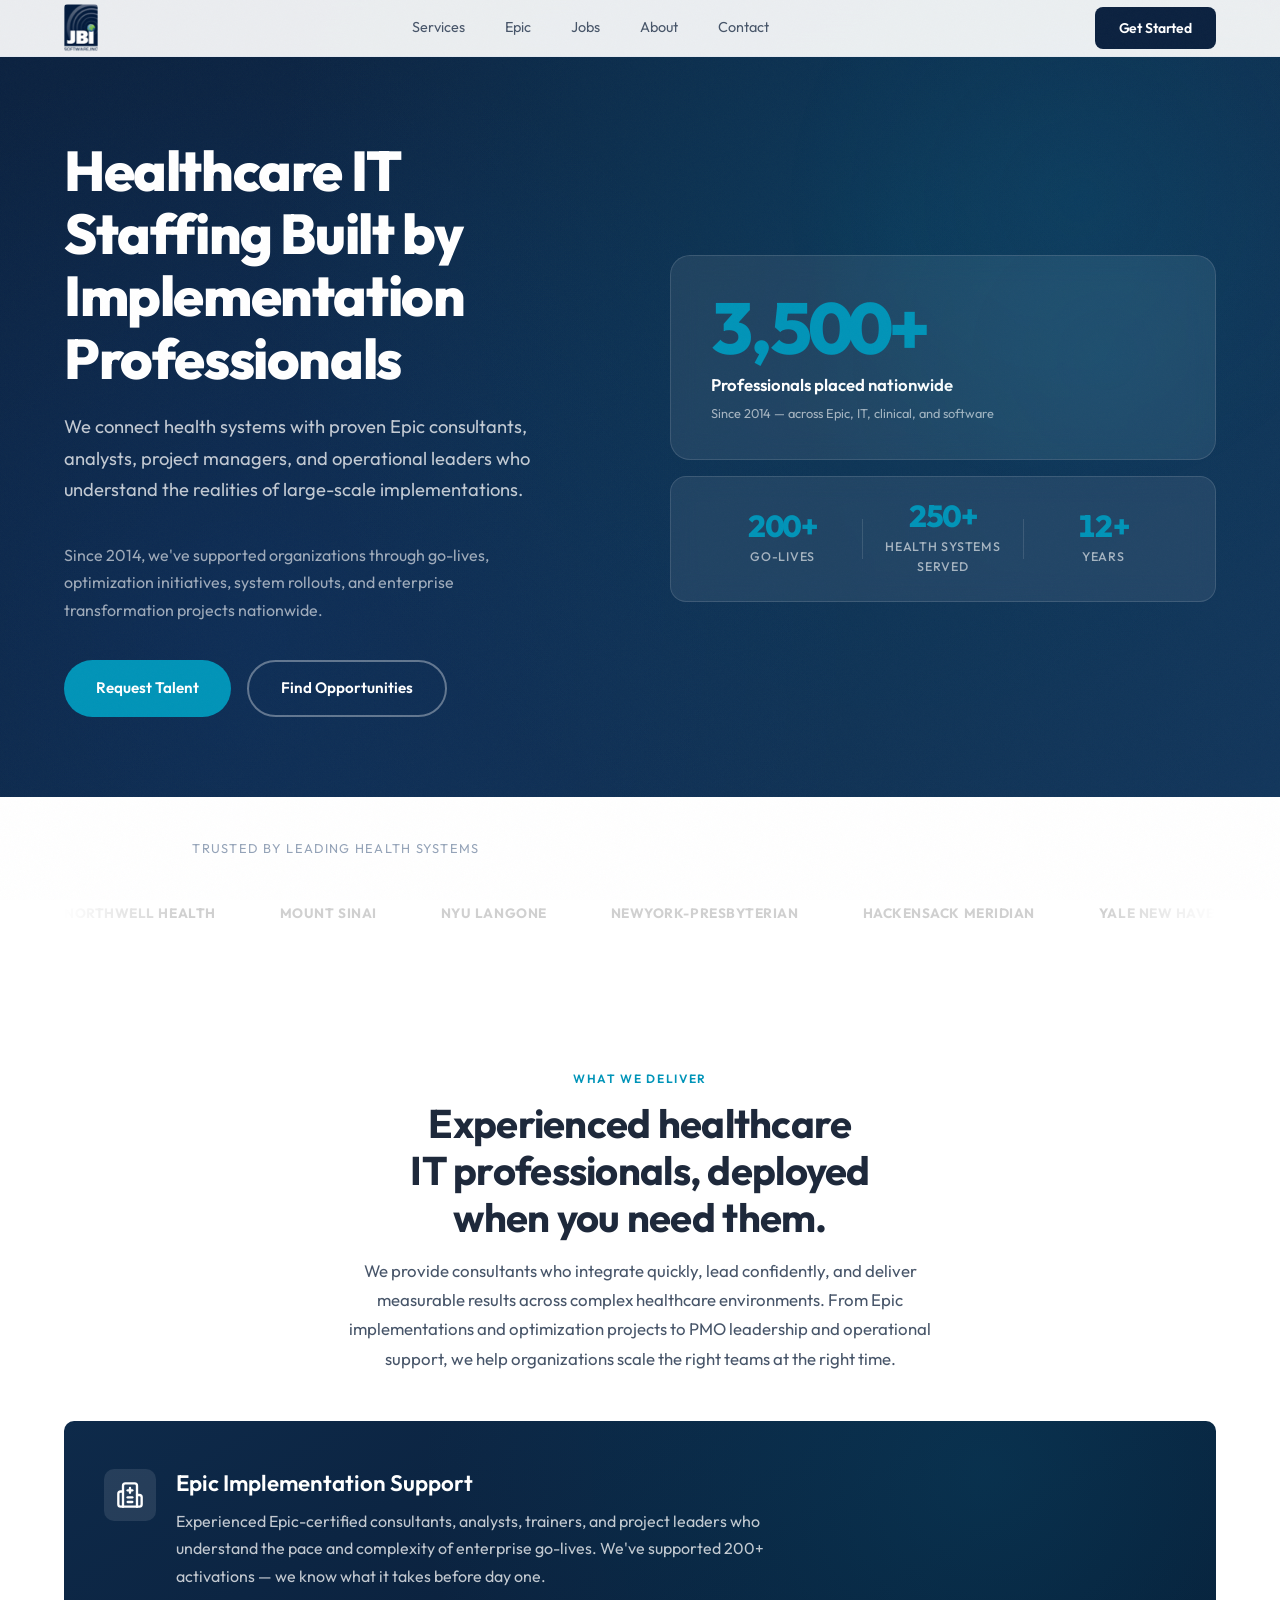
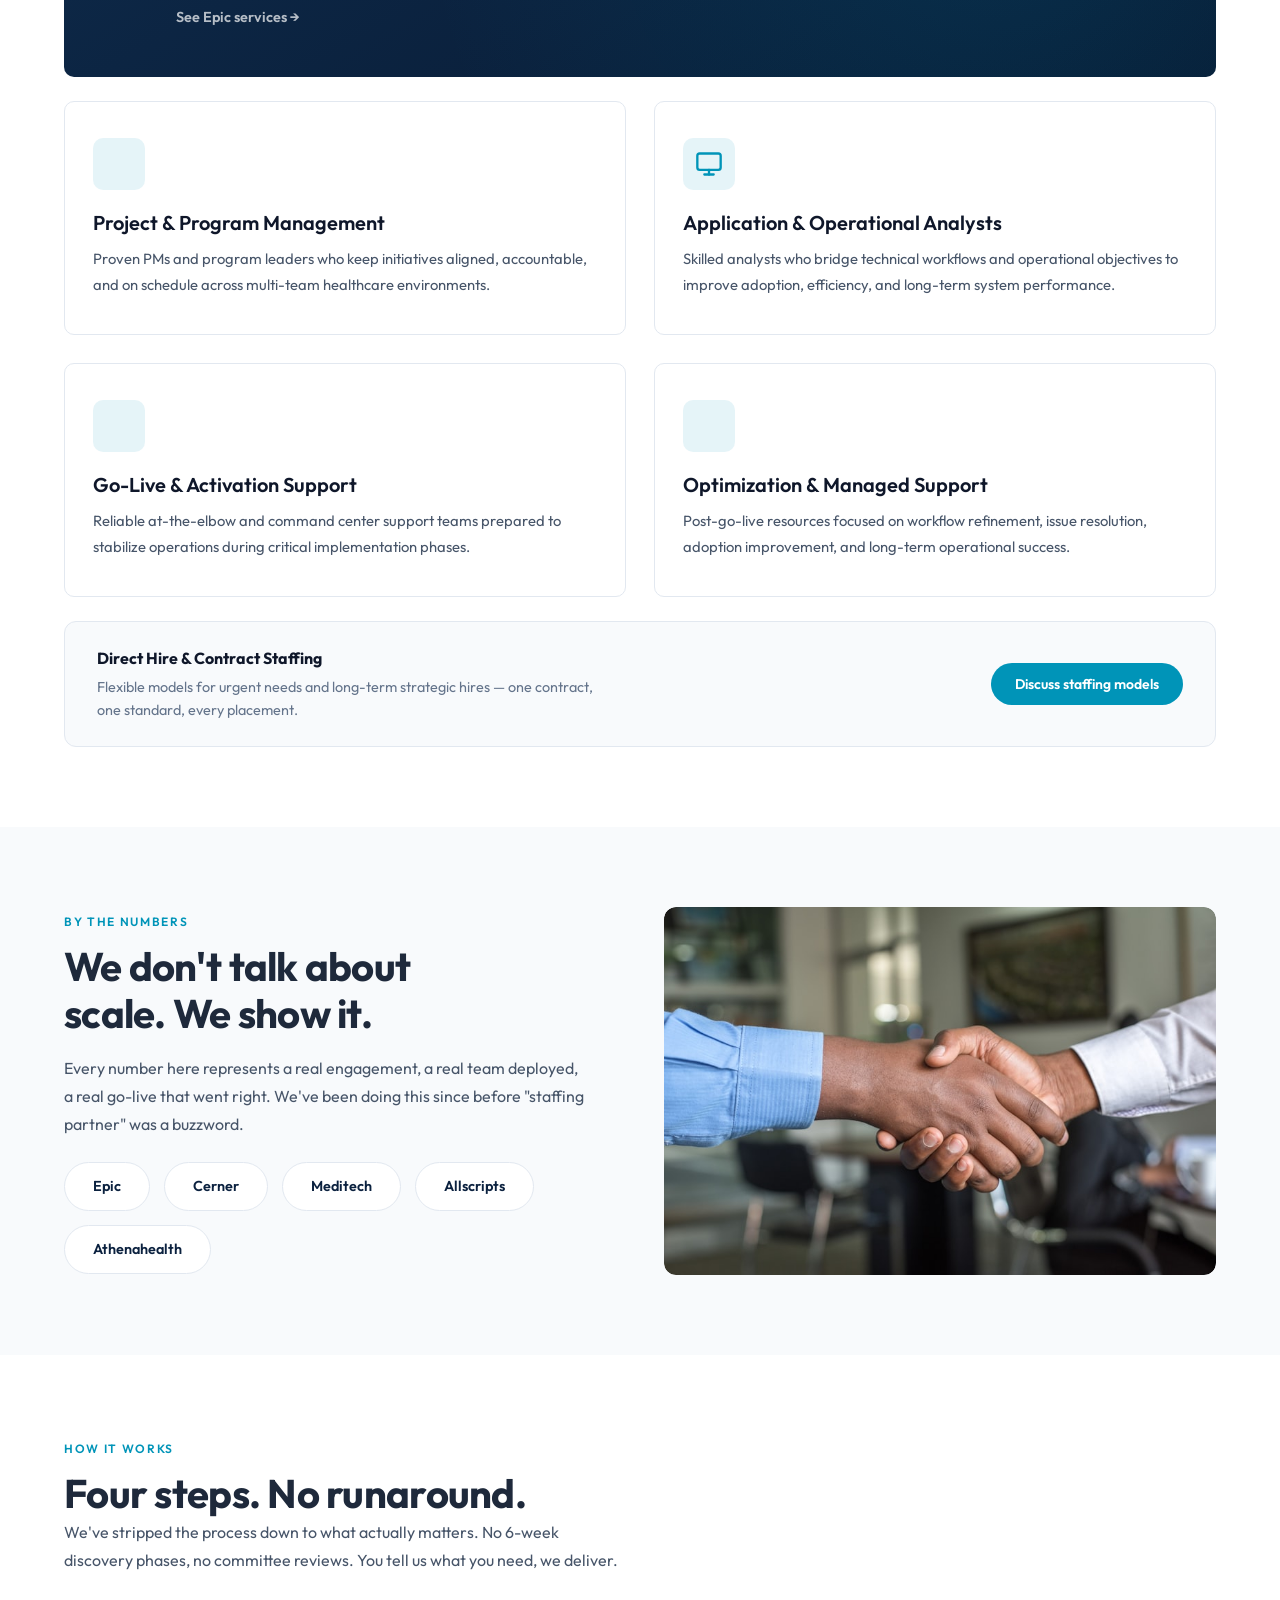
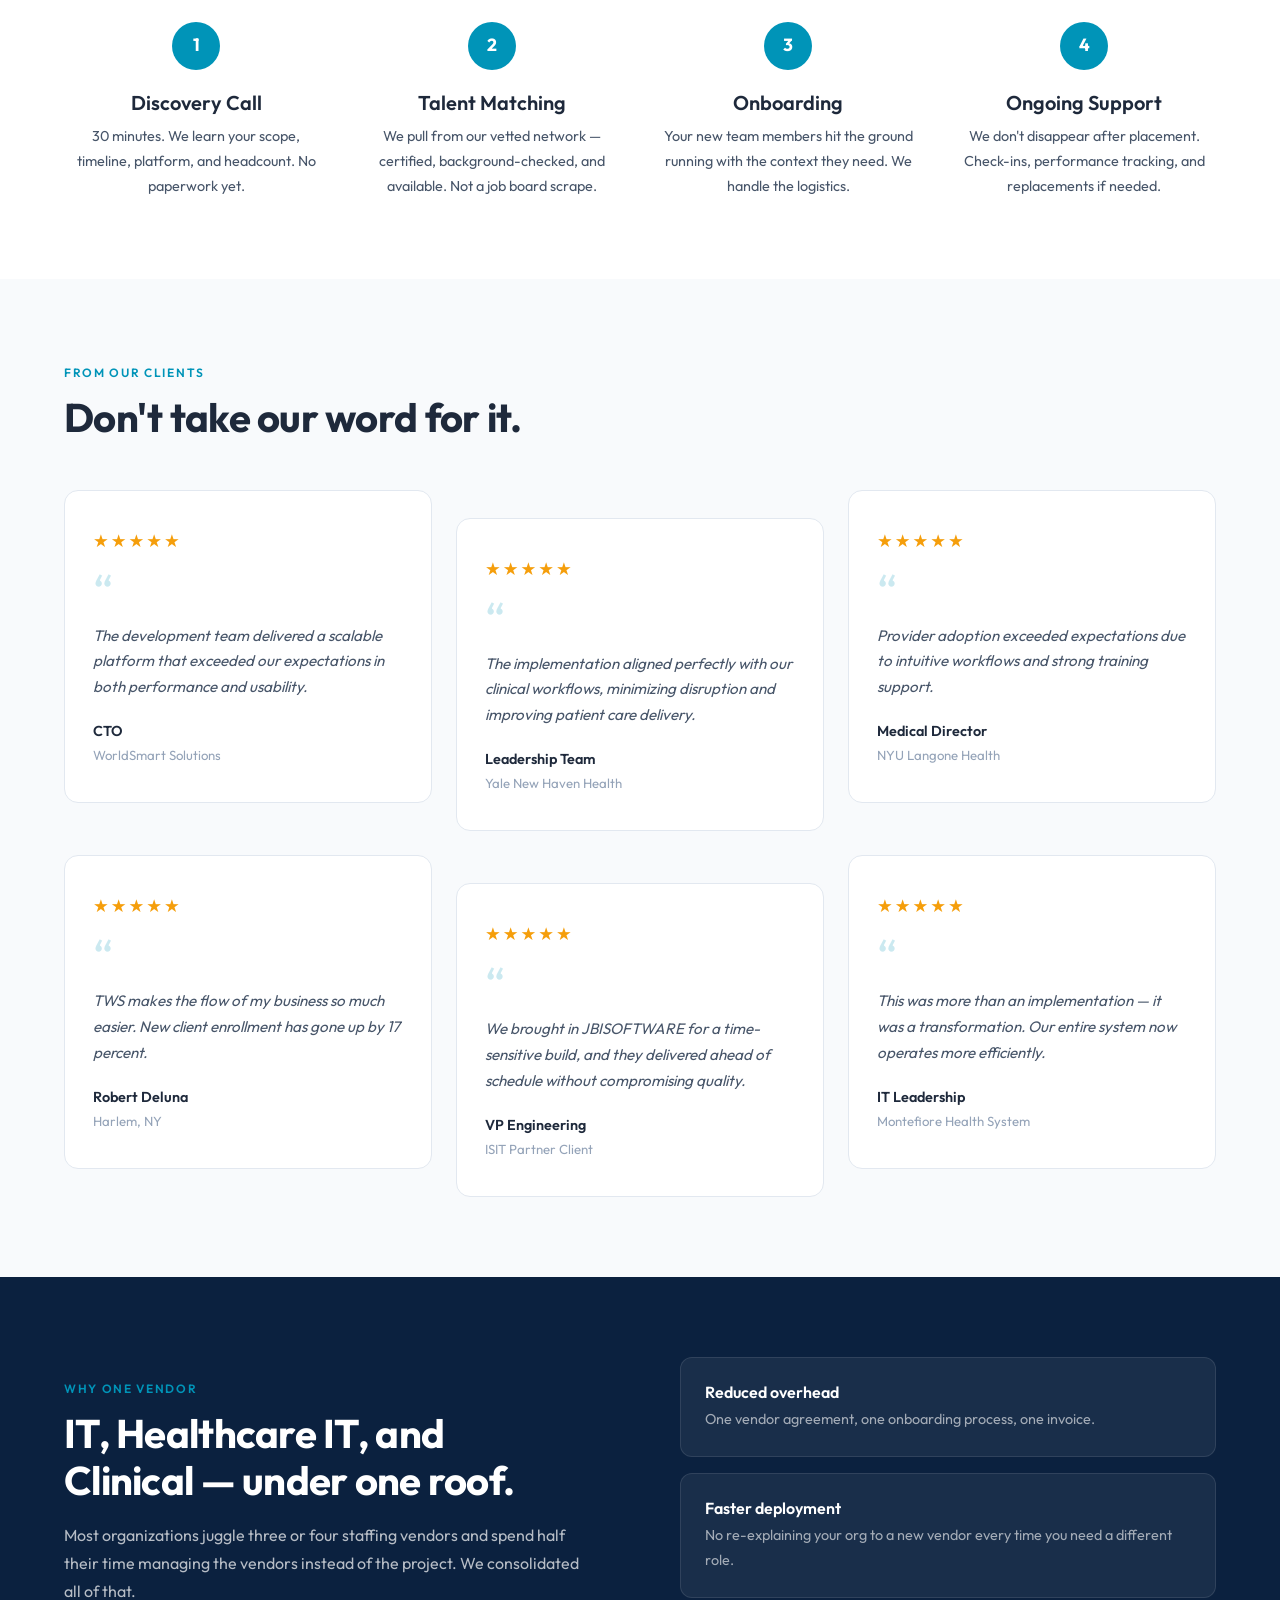
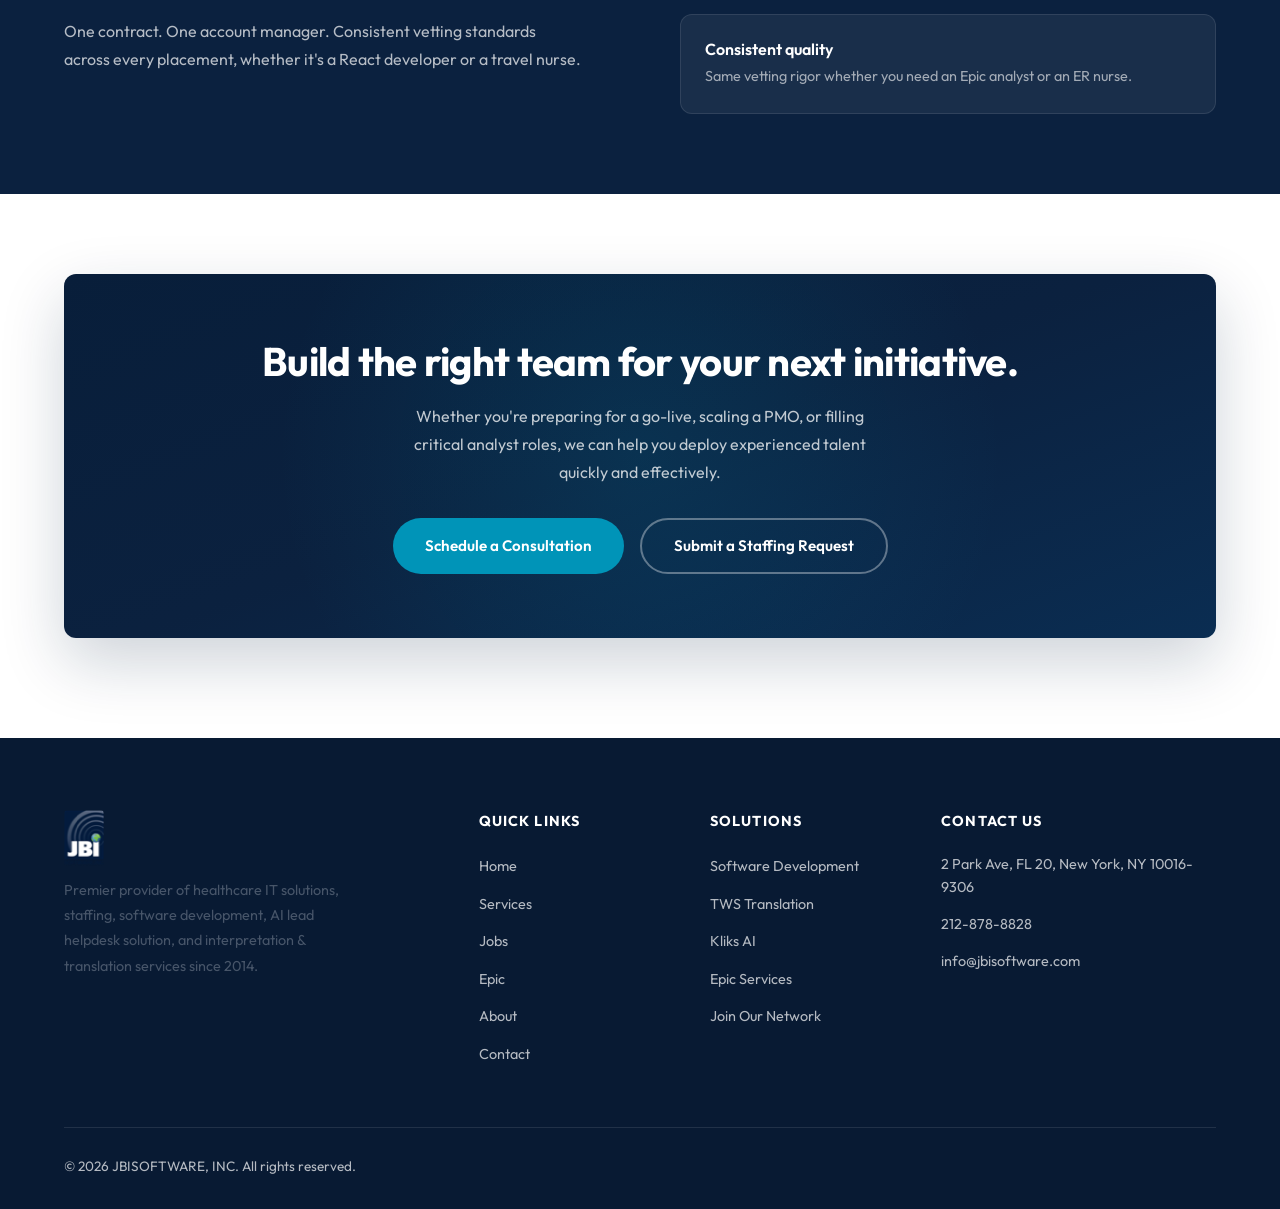
==== commit 7f3d1fc4: "Task #6 — OKLCH color system with hex fallbacks Add @supports (color: oklch(0 0 0)) block overriding" ====
--- a/staffing-site/index.html
+++ b/staffing-site/index.html
@@ -16,7 +16,7 @@
     <link rel="preconnect" href="https://fonts.gstatic.com" crossorigin>
     <link href="https://fonts.googleapis.com/css2?family=Outfit:wght@300;400;500;600;700;800&display=swap" rel="stylesheet">
     <link rel="stylesheet" href="icons.css">
-    <link rel="stylesheet" href="styles.css?v=10">
+    <link rel="stylesheet" href="styles.css?v=11">
 </head>
 <body>
     <a href="#main" class="skip-link">Skip to content</a>
--- a/staffing-site/styles.css
+++ b/staffing-site/styles.css
@@ -51,6 +51,34 @@
   --overlay:   rgba(0,0,0,.50);
 }
 
+/* ---------- OKLCH Color Overrides ---------- */
+/* Hex values in :root are the universal fallback.
+   Modern browsers (Chrome 111+, Firefox 113+, Safari 16.4+) use these
+   perceptually-uniform OKLCH equivalents for smoother gradients and
+   more accurate color mixing. */
+@supports (color: oklch(0 0 0)) {
+  :root {
+    --navy:       oklch(0.249 0.0636 256.9deg);
+    --navy-light: oklch(0.282 0.0680 253.8deg);
+    --teal:       oklch(0.619 0.1152 223.0deg);
+    --teal-dark:  oklch(0.538 0.1008 223.6deg);
+    --green:      oklch(0.734 0.1748 134.9deg);
+    --red:        oklch(0.577 0.2152 27.3deg);
+    --gray-50:    oklch(0.984 0.0034 247.9deg);
+    --gray-100:   oklch(0.968 0.0069 247.9deg);
+    --gray-200:   oklch(0.929 0.0126 255.5deg);
+    --gray-300:   oklch(0.869 0.0198 252.9deg);
+    --gray-400:   oklch(0.711 0.0351 256.8deg);
+    --gray-500:   oklch(0.554 0.0407 257.4deg);
+    --gray-600:   oklch(0.446 0.0374 257.3deg);
+    --gray-700:   oklch(0.372 0.0392 257.3deg);
+    --gray-800:   oklch(0.279 0.0368 260.0deg);
+    --gray-900:   oklch(0.208 0.0398 265.8deg);
+    --blue:       oklch(0.619 0.1152 223.0deg);
+    --blue-light: oklch(0.958 0.0158 216.7deg);
+  }
+}
+
 html { scroll-behavior: smooth; font-size: 16px; }
 @media (prefers-reduced-motion: reduce) {
   *, *::before, *::after { animation-duration: 0.01ms !important; animation-iteration-count: 1 !important; transition-duration: 0.01ms !important; scroll-behavior: auto !important; }
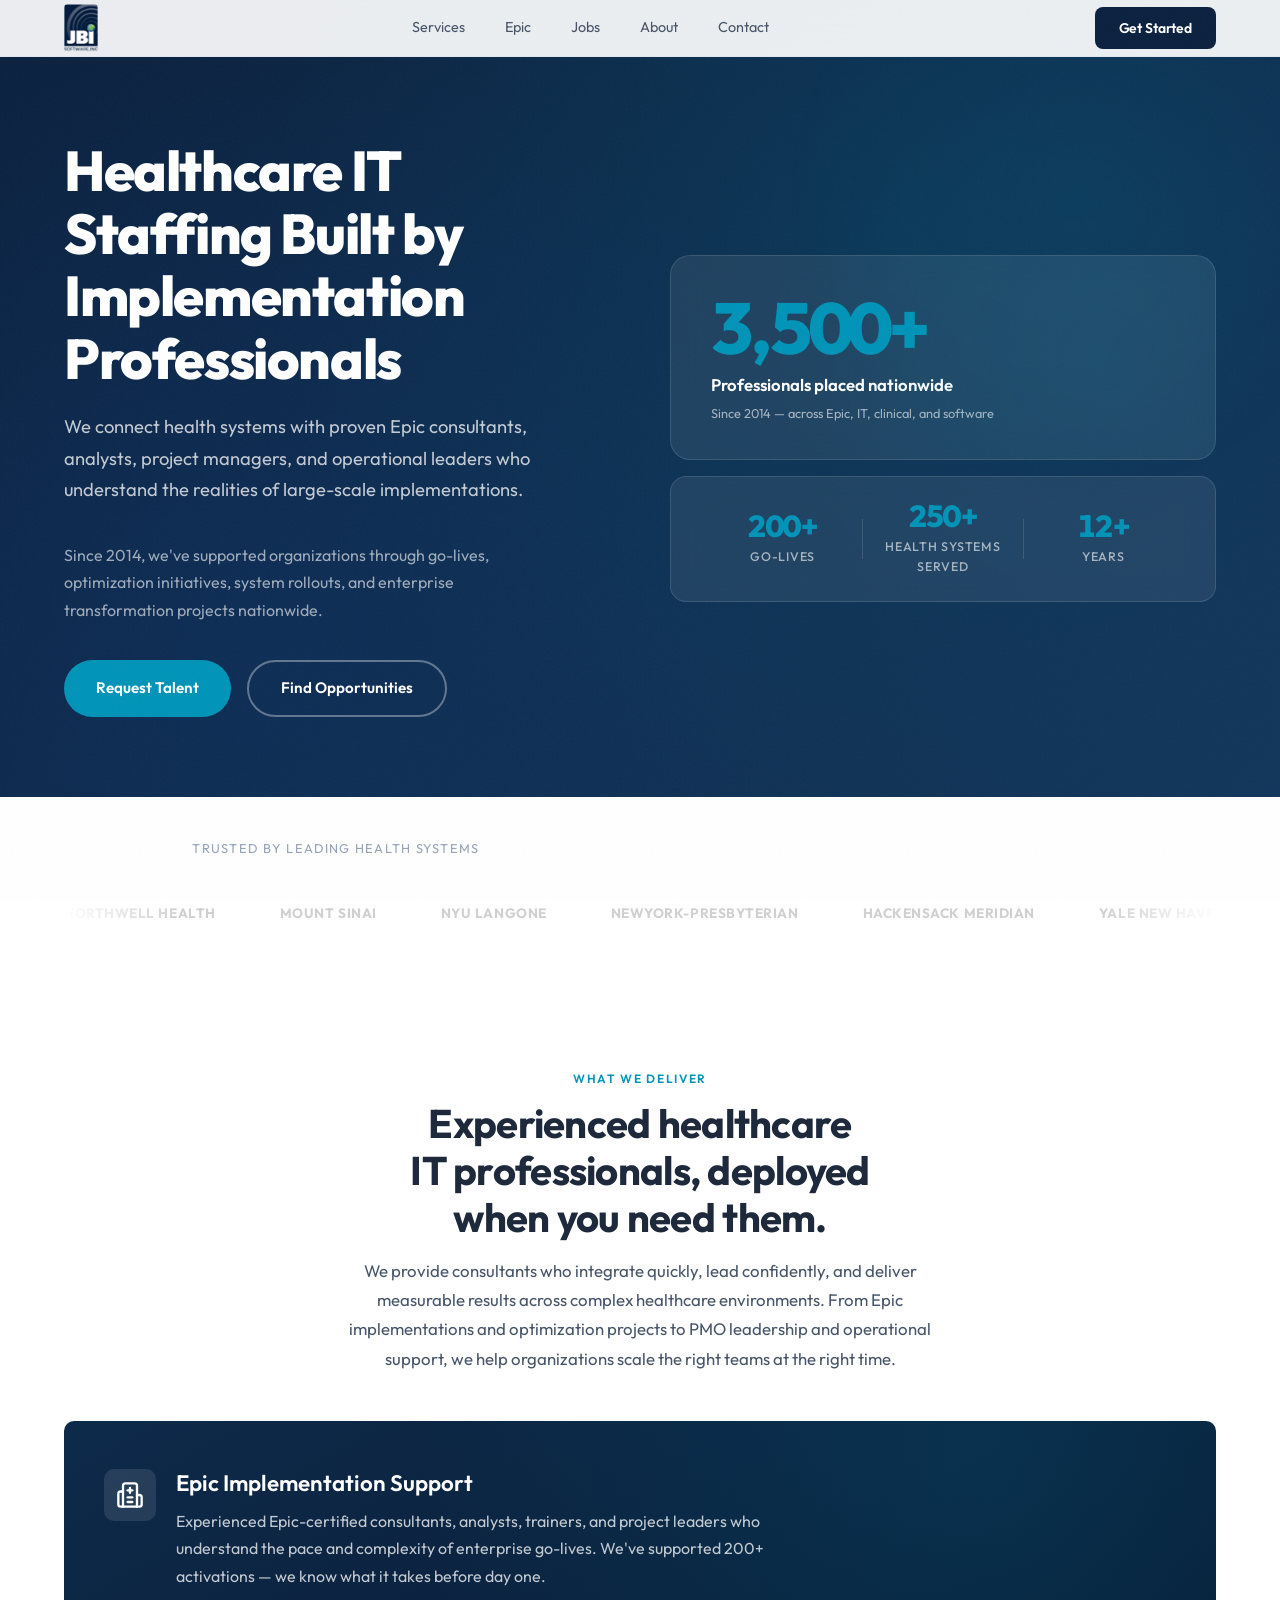
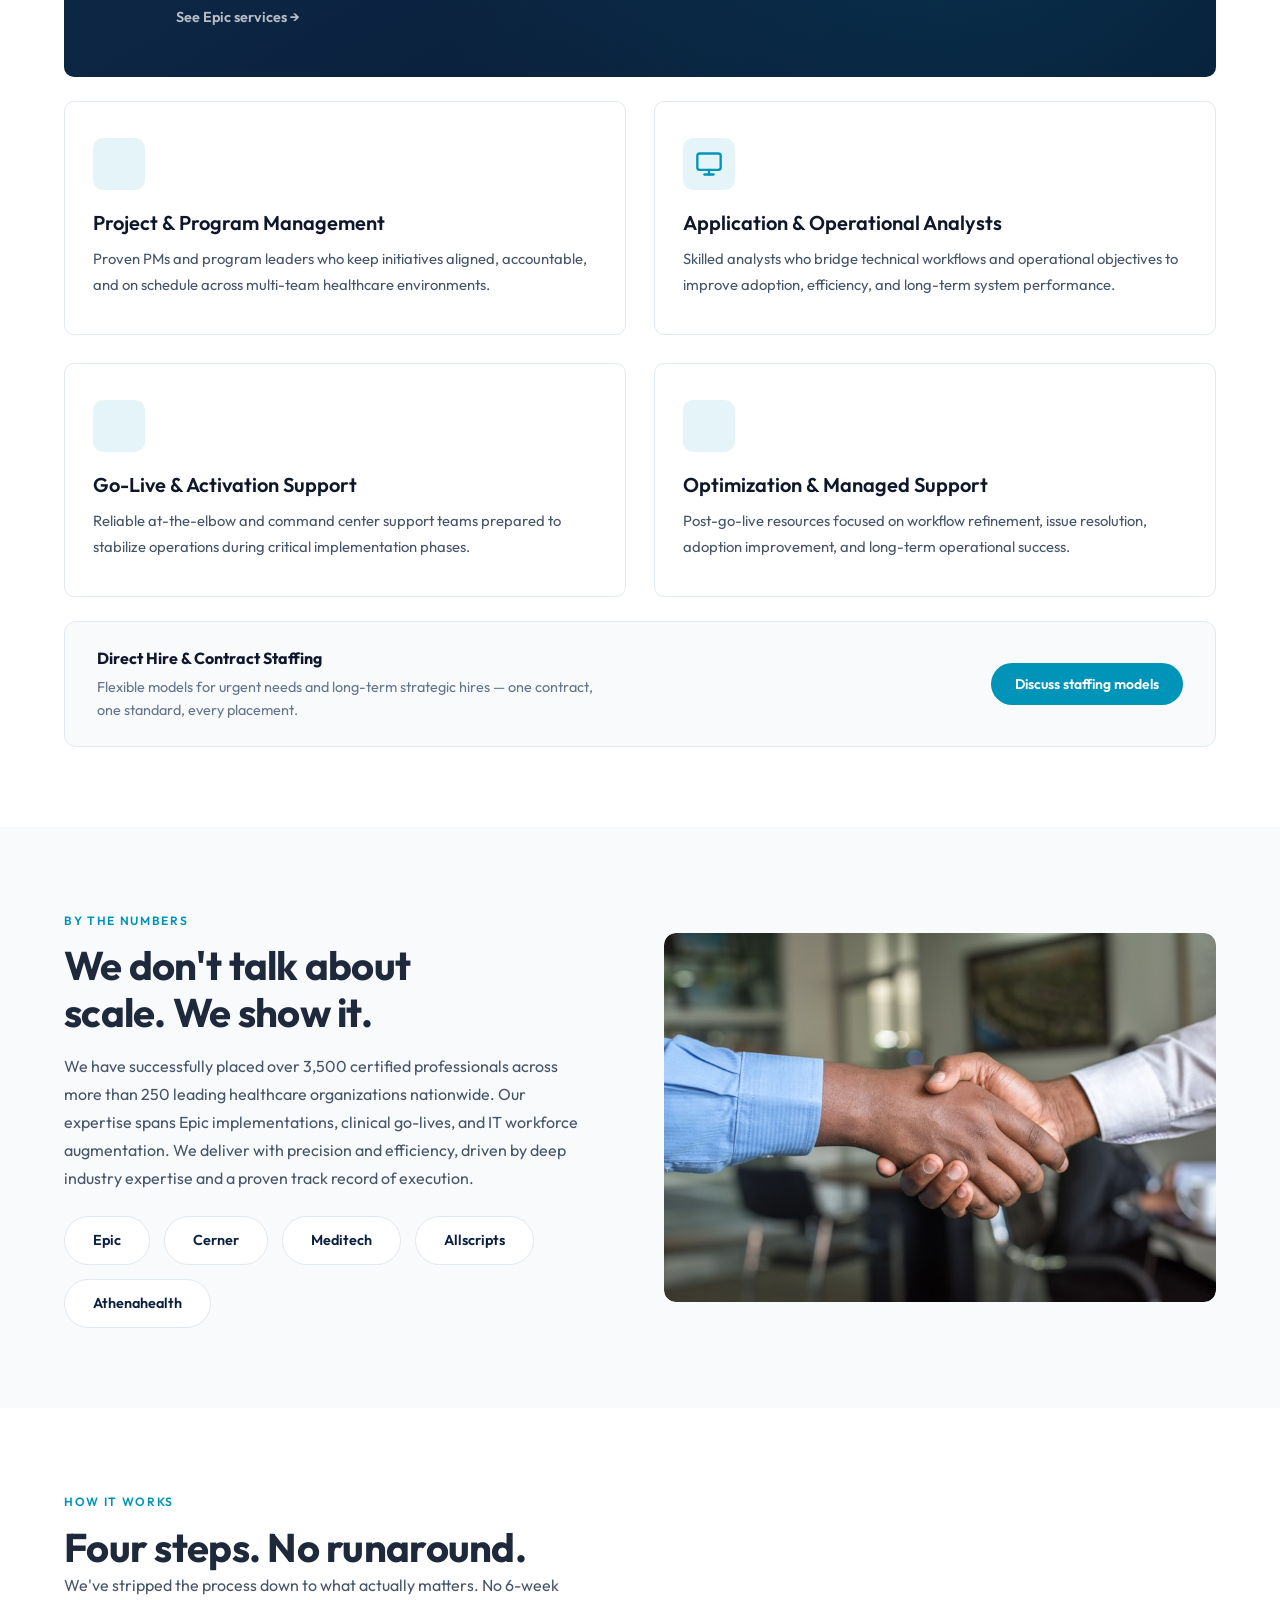
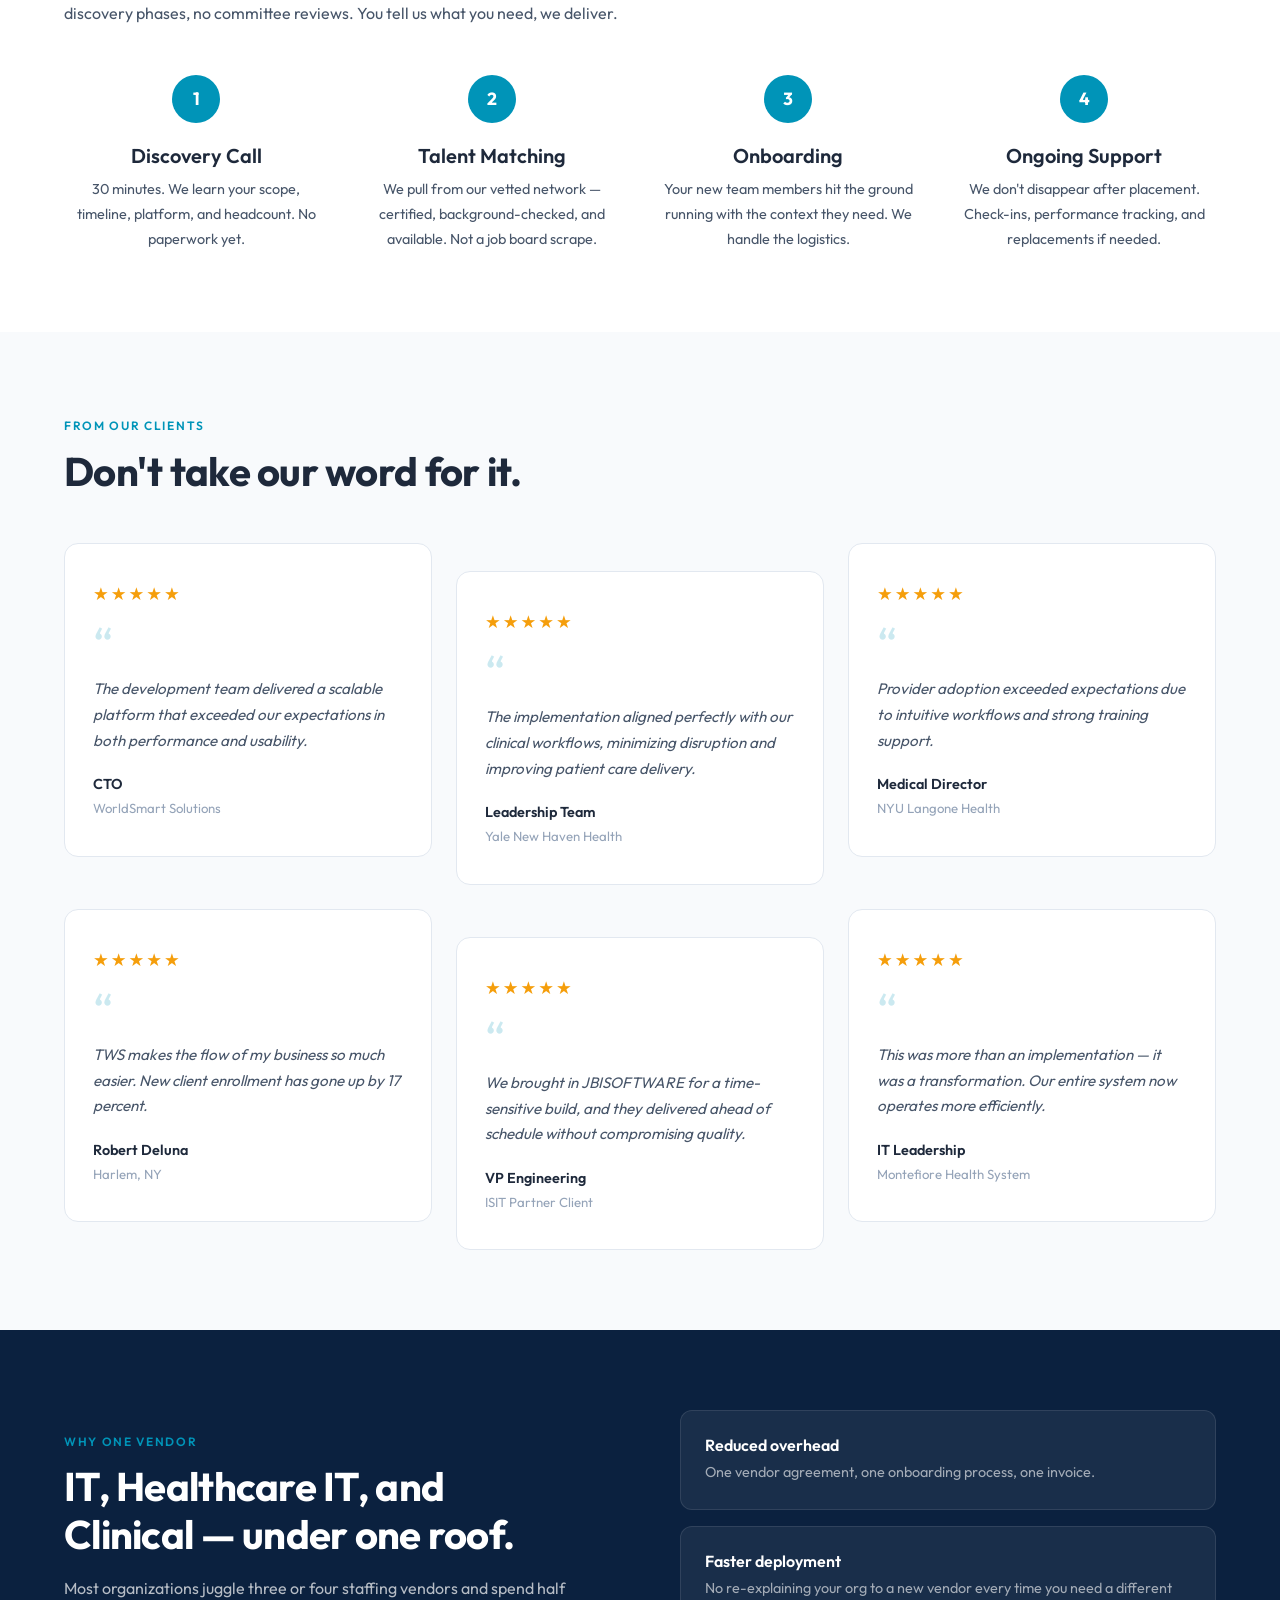
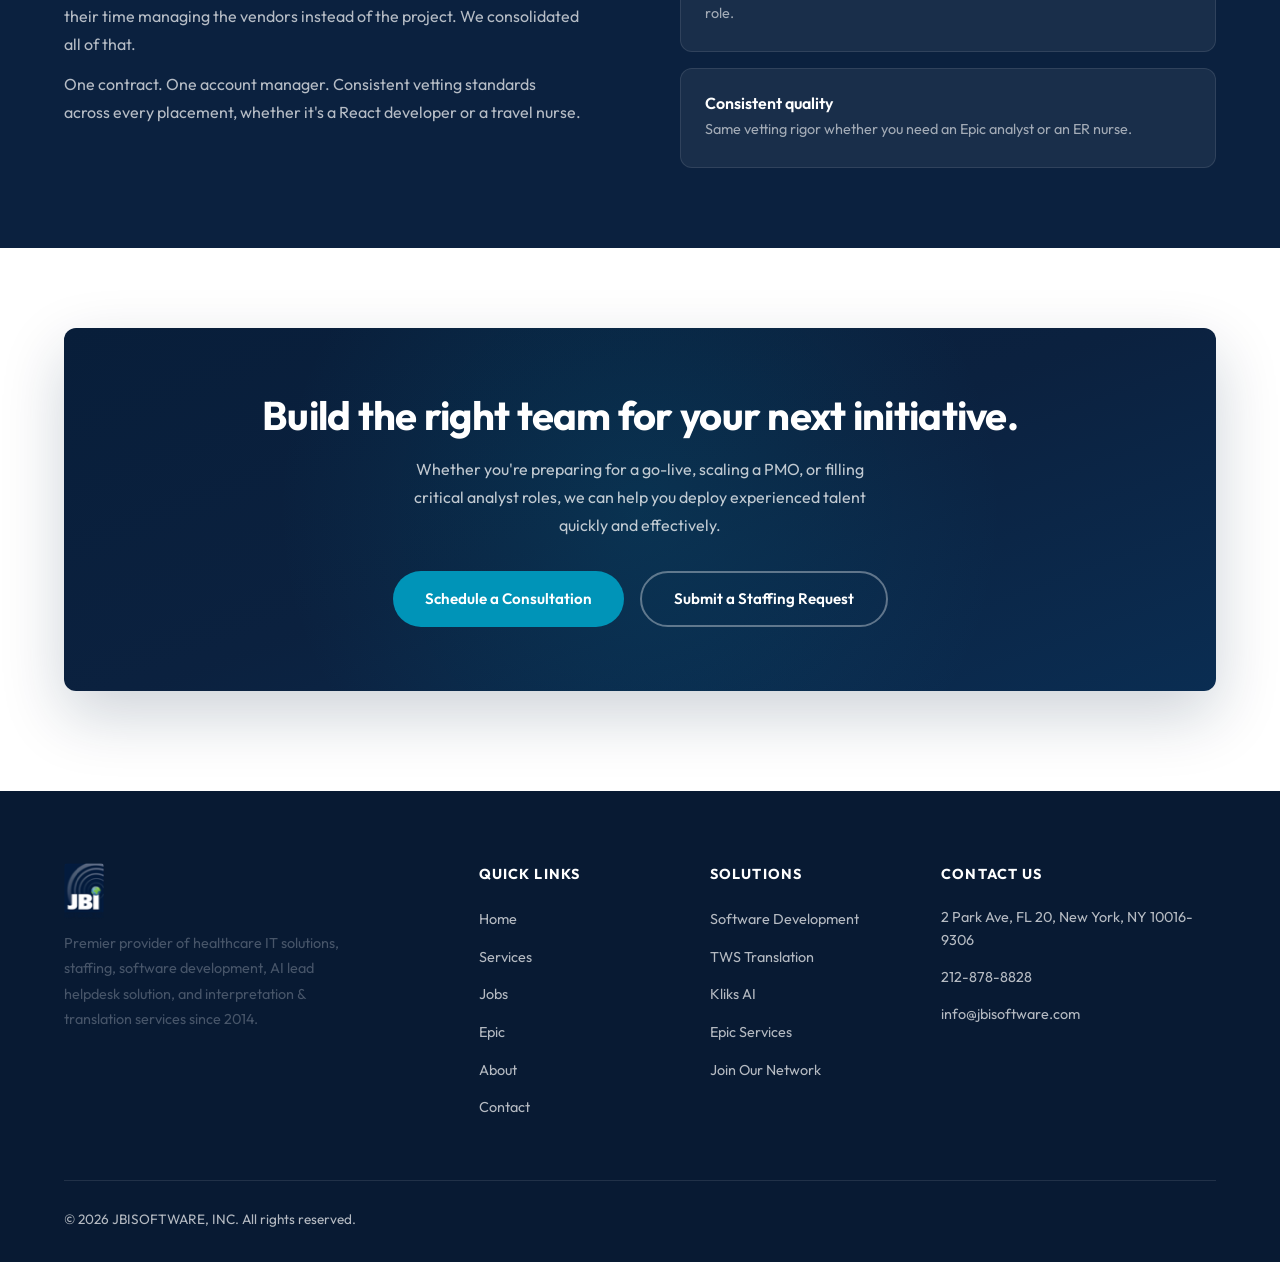
==== commit 88b0de3b: "Apply 3 remaining client edit-request items: impact statement, About bio, TWS CTAs Source: staffing-" ====
--- a/staffing-site/index.html
+++ b/staffing-site/index.html
@@ -4,10 +4,10 @@
     <meta charset="UTF-8">
     <meta name="viewport" content="width=device-width, initial-scale=1.0">
     <title>JBISOFTWARE — Technology, Healthcare IT & Clinical Staffing</title>
-    <meta name="description" content="JBISOFTWARE delivers IT professionals, certified EHR/EMR specialists, and licensed clinicians. One partner for technology, healthcare IT, and clinical operations staffing.">
+    <meta name="description" content="JBISOFTWARE places Epic-certified analysts, IT professionals, and licensed clinicians. One partner for technology, healthcare IT, and clinical staffing.">
     <meta name="robots" content="index, follow">
     <meta property="og:title" content="JBISOFTWARE — Technology, Healthcare IT & Clinical Staffing">
-    <meta property="og:description" content="JBISOFTWARE delivers IT professionals, certified EHR/EMR specialists, and licensed clinicians. One partner for technology, healthcare IT, and clinical operations staffing.">
+    <meta property="og:description" content="JBISOFTWARE places Epic-certified analysts, IT professionals, and licensed clinicians. One partner for technology, healthcare IT, and clinical staffing.">
     <meta property="og:type" content="website">
     <meta property="og:url" content="https://staffing.jbisoftware.com/">
     <meta property="og:image" content="https://staffing.jbisoftware.com/logo-full.png">
@@ -16,7 +16,7 @@
     <link rel="preconnect" href="https://fonts.gstatic.com" crossorigin>
     <link href="https://fonts.googleapis.com/css2?family=Outfit:wght@300;400;500;600;700;800&display=swap" rel="stylesheet">
     <link rel="stylesheet" href="icons.css">
-    <link rel="stylesheet" href="styles.css?v=11">
+    <link rel="stylesheet" href="styles.css?v=13">
 </head>
 <body>
     <a href="#main" class="skip-link">Skip to content</a>
@@ -42,7 +42,7 @@
                 <li><a href="contact.html">Contact</a></li>
             </ul>
             <a href="contact.html" class="btn btn-primary btn-sm nav-cta">Get Started</a>
-            <button class="hamburger" aria-label="Toggle menu">
+            <button type="button" class="hamburger" aria-label="Toggle menu">
                 <span></span>
                 <span></span>
                 <span></span>
@@ -203,7 +203,7 @@
                 <div class="split-text">
                     <span class="section-label">By the numbers</span>
                     <h2>We don't talk about scale. We show it.</h2>
-                    <p>Every number here represents a real engagement, a real team deployed, a real go-live that went right. We've been doing this since before "staffing partner" was a buzzword.</p>
+                    <p>We have successfully placed over 3,500 certified professionals across more than 250 leading healthcare organizations nationwide. Our expertise spans Epic implementations, clinical go-lives, and IT workforce augmentation. We deliver with precision and efficiency, driven by deep industry expertise and a proven track record of execution.</p>
                     <div class="platform-pills" style="justify-content:flex-start;margin-top:24px;">
                         <span class="pill">Epic</span>
                         <span class="pill">Cerner</span>
--- a/staffing-site/styles.css
+++ b/staffing-site/styles.css
@@ -30,20 +30,24 @@
   --red: #dc2626;
 
   /* Semantic alpha tokens — avoids repeated inline rgba() */
-  --white-12:  rgba(255,255,255,.12);
-  --white-10:  rgba(255,255,255,.10);
-  --white-08:  rgba(255,255,255,.08);
+  --white-92:  rgba(255,255,255,.92);
   --white-75:  rgba(255,255,255,.75);
   --white-70:  rgba(255,255,255,.70);
   --white-60:  rgba(255,255,255,.60);
   --white-35:  rgba(255,255,255,.35);
   --white-30:  rgba(255,255,255,.30);
-  --white-10b: rgba(255,255,255,.10);
+  --white-12:  rgba(255,255,255,.12);
+  --white-10:  rgba(255,255,255,.10);
+  --white-08:  rgba(255,255,255,.08);
+  --teal-20:   rgba(0,148,184,.20);
+  --teal-15:   rgba(0,148,184,.15);
+  --teal-14:   rgba(0,148,184,.14);
   --teal-10:   rgba(0,148,184,.10);
   --teal-08:   rgba(0,148,184,.08);
   --teal-06:   rgba(0,148,184,.06);
-  --teal-20:   rgba(0,148,184,.20);
-  --teal-14:   rgba(0,148,184,.14);
+  --green-10:  rgba(118,192,67,.10);
+  --red-15:    rgba(220,38,38,.15);
+  --red-10:    rgba(220,38,38,.10);
   --navy-96:   rgba(11,33,63,.96);
   --navy-14:   rgba(11,33,63,.14);
   --navy-10:   rgba(11,33,63,.10);
@@ -148,7 +152,7 @@
 /* ---------- Navbar ---------- */
 .navbar {
   position: fixed; top: 0; left: 0; right: 0; z-index: 1000;
-  background: rgba(255,255,255,.92);
+  background: var(--white-92);
   backdrop-filter: blur(12px);
   border-bottom: 1px solid var(--gray-200);
   transition: box-shadow .25s cubic-bezier(.22,1,.36,1);
@@ -399,13 +403,13 @@
 .form-group textarea:focus {
   outline: none;
   border-color: var(--teal);
-  box-shadow: 0 0 0 3px rgba(0,148,184,.15);
+  box-shadow: 0 0 0 3px var(--teal-15);
 }
 .form-group input.is-invalid,
 .form-group select.is-invalid,
 .form-group textarea.is-invalid {
   border-color: var(--red);
-  box-shadow: 0 0 0 3px rgba(220,38,38,.15);
+  box-shadow: 0 0 0 3px var(--red-15);
 }
 .form-group.success-message,
 .form-group.error-message {
@@ -416,12 +420,12 @@
   text-align: center;
 }
 .form-group.success-message {
-  background-color: rgba(118, 192, 67, .1);
+  background-color: var(--green-10);
   border: 1px solid var(--green);
   color: var(--green);
 }
 .form-group.error-message {
-  background-color: rgba(220, 38, 38, .1);
+  background-color: var(--red-10);
   border: 1px solid var(--red);
   color: var(--red);
 }
@@ -1375,7 +1379,7 @@
 .section-header p { margin-top: 14px; font-size: 1.05rem; }
 
 /* ---------- Smooth image loading ---------- */
-img { transition: opacity .3s ease; }
+img { transition: opacity .3s cubic-bezier(.22,1,.36,1); }
 
 /* ---------- Focus ring consistency ---------- */
 :focus-visible {
@@ -1493,7 +1497,7 @@
   display: block;
 }
 .card-lead .card-link {
-  color: rgba(255,255,255,.7);
+  color: var(--white-70);
 }
 .card-lead .card-link:hover {
   color: var(--white);
